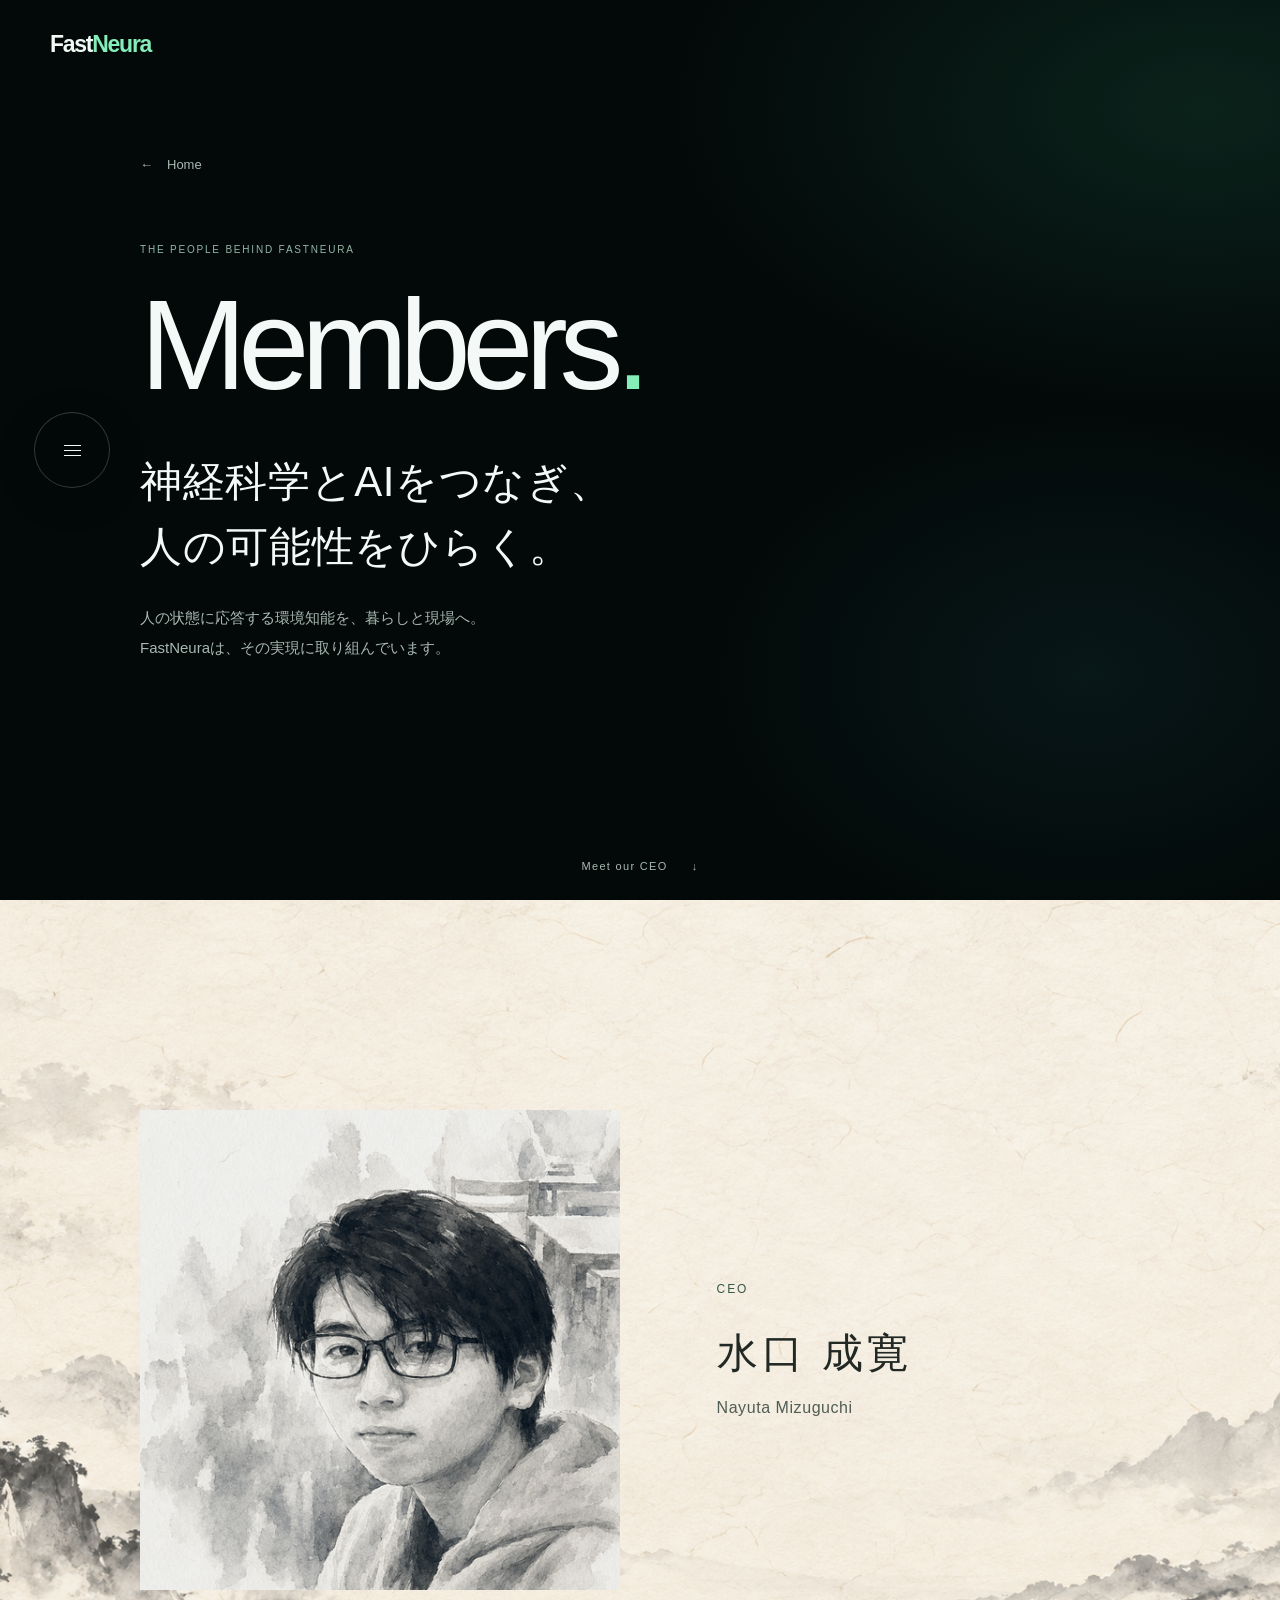
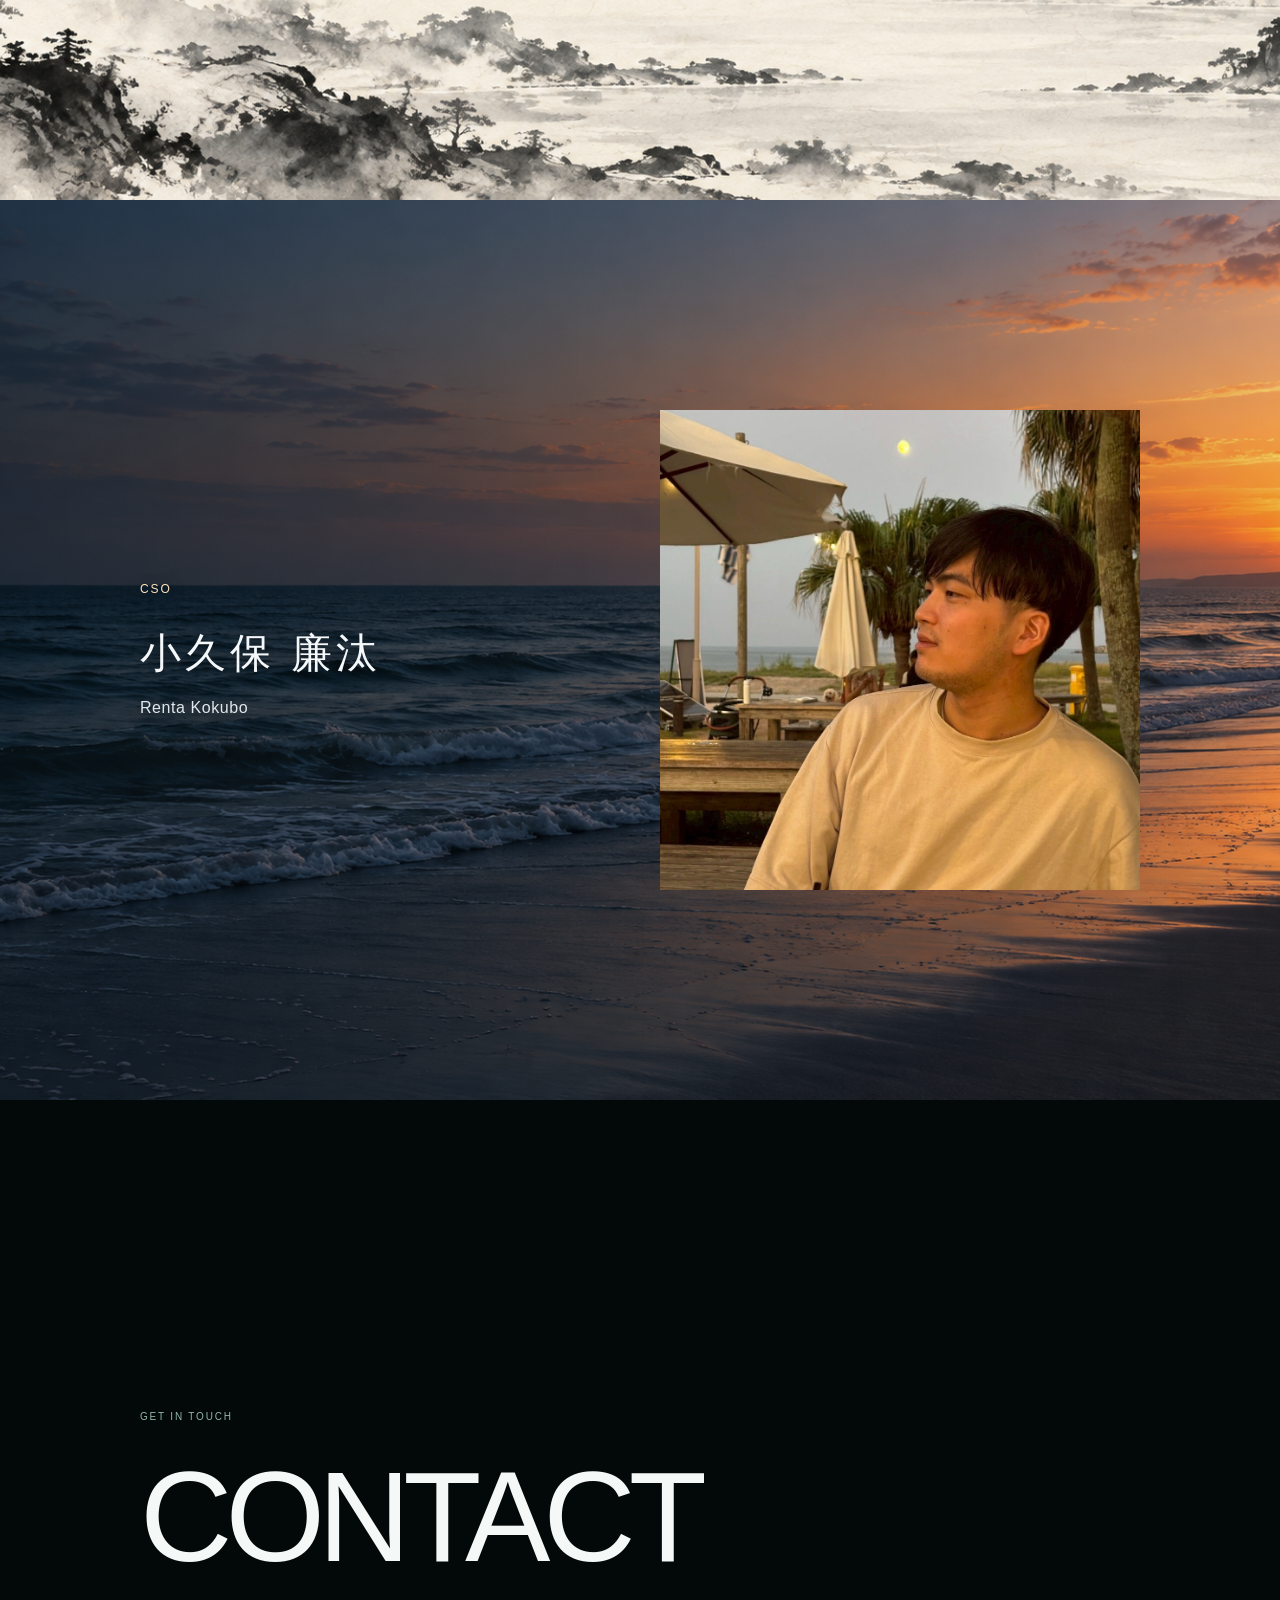
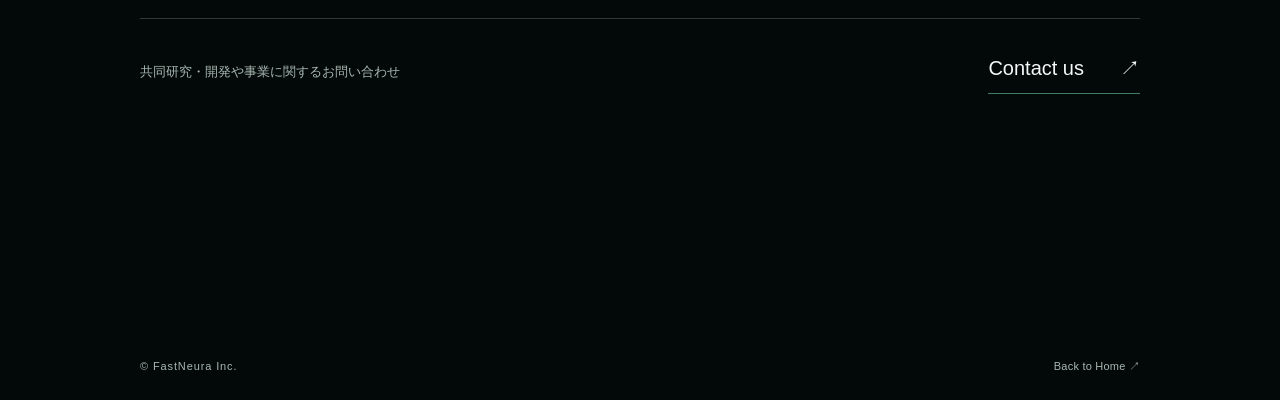
==== members.html @ 3aef9e88 "Add CSO profile with mirrored portrait and dusk coast background" ====
<!doctype html>
<html lang="ja" class="members-document">
<head>
  <meta charset="utf-8">
  <meta name="viewport" content="width=device-width,initial-scale=1,viewport-fit=cover">
  <meta name="description" content="FastNeuraのメンバー紹介。CEO 水口 成寛（Nayuta Mizuguchi）、CSO 小久保 廉汰（Renta Kokubo）。神経科学とAIをつなぎ、人の状態に応答する環境知能を暮らしと現場へ。">
  <title>Members | FastNeura</title>
  <link rel="stylesheet" href="style.css?v=20261030-1">
  <link rel="stylesheet" href="members.css?v=20261030-9">
</head>
<body data-page="members">
  <a class="skip-link" href="#members">メンバー紹介へ移動</a>
  <header class="site-header">
    <a class="brand" href="index.html#top" aria-label="FastNeura ホーム">Fast<span>Neura</span></a>
    <nav class="nav" aria-label="Primary">
      <!-- Secondary pages keep section navigation on Home. -->
      <a href="index.html#top">Home</a>
    </nav>
  </header>
  <main class="members-main">
    <section id="members" class="members-intro-screen" aria-labelledby="members-title">
      <div class="wrap">
      <a class="back-link" href="index.html#top"><span aria-hidden="true">←</span> Home</a>
      <div class="members-heading">
        <p class="members-eyebrow">THE PEOPLE BEHIND FASTNEURA</p>
        <h1 id="members-title">Members<span class="heading-dot" aria-hidden="true">.</span></h1>
        <p class="members-lead">神経科学とAIをつなぎ、<br>人の可能性をひらく。</p>
        <p class="members-intro">人の状態に応答する環境知能を、暮らしと現場へ。<br class="desktop-break">FastNeuraは、その実現に取り組んでいます。</p>
      </div>
      </div>
      <a class="members-next" href="#ceo" aria-label="CEOの紹介へ">Meet our CEO <span aria-hidden="true">↓</span></a>
    </section>
    <section id="ceo" class="member-ink-screen" aria-labelledby="nayuta-name">
      <div class="wrap member-ink-content">
        <article class="member-profile" aria-labelledby="nayuta-name">
          <img class="member-photo" src="nayuta-mizuguchi.png" width="512" height="512" alt="水口 成寛（Nayuta Mizuguchi）のポートレート" decoding="async">
          <div class="member-details">
            <p class="member-role">CEO</p>
            <h2 id="nayuta-name">水口 成寛</h2>
            <p class="member-name-en" lang="en">Nayuta Mizuguchi</p>
          </div>
        </article>
      </div>
    </section>
    <section id="cso" class="member-coast-screen" aria-labelledby="renta-name">
      <div class="wrap member-ink-content">
        <article class="member-profile member-profile--right" aria-labelledby="renta-name">
          <div class="member-details">
            <p class="member-role">CSO</p>
            <h2 id="renta-name">小久保 廉汰</h2>
            <p class="member-name-en" lang="en">Renta Kokubo</p>
          </div>
          <img class="member-photo" src="renta-kokubo.png" width="512" height="512" alt="小久保 廉汰（Renta Kokubo）のポートレート" decoding="async">
        </article>
      </div>
    </section>
    <section id="members-contact" class="members-ending" aria-labelledby="members-contact-title">
      <div class="wrap ending-content">
        <p class="members-eyebrow">GET IN TOUCH</p>
        <h2 id="members-contact-title" class="ending-title">CONTACT</h2>
        <div class="members-contact">
          <p>共同研究・開発や事業に関するお問い合わせ</p>
          <a href="mailto:contact@fastneura.com">Contact us <span aria-hidden="true">↗</span></a>
        </div>
      </div>
      <footer class="site-footer">
    <div class="wrap members-footer"><span>© FastNeura Inc.</span><a href="index.html#top">Back to Home <span aria-hidden="true">↗</span></a></div>
      </footer>
    </section>
  </main>
  <script src="ui.js?v=20261030-6"></script>
</body>
</html>
---- style.css ----
:root{--bg:#f4f5f2;--ink:#101612;--muted:#6d7971;--line:#d7ddd8;--green:#78e1ad;--dark:#030909;--max:1180px;font-family:Inter,-apple-system,BlinkMacSystemFont,"Segoe UI","Helvetica Neue",Arial,"Noto Sans JP",sans-serif}*{box-sizing:border-box}html{scroll-behavior:smooth;scroll-snap-type:y mandatory;scroll-padding:0}body{margin:0;background:var(--bg);color:var(--ink);line-height:1.7;overscroll-behavior-y:none}a{color:inherit;text-decoration:none}.wrap{width:min(calc(100% - 48px),var(--max));margin-inline:auto}.site-header{position:absolute;inset:0 0 auto;z-index:20;min-height:88px;display:flex;align-items:center;justify-content:space-between;padding:0 max(24px,calc((100vw - var(--max))/2));color:#effaf4}.brand{display:flex;align-items:center;height:44px;font-size:23px;font-weight:700;letter-spacing:-.055em;line-height:1}.brand span{color:#84edb8}.nav{display:none}.desktop-orbit-nav{position:fixed;left:34px;top:50%;z-index:45;width:76px;height:76px;transform:translateY(-50%)}.orbit-toggle,.orbit-link{position:absolute;left:0;top:0;width:76px;height:76px;border-radius:50%;display:flex;align-items:center;justify-content:center;border:1px solid #ffffff32;background:rgba(3,9,9,.72);backdrop-filter:blur(14px);-webkit-backdrop-filter:blur(14px);color:#f3faf6;box-shadow:0 10px 35px #0005;transition:transform .42s cubic-bezier(.22,.8,.2,1),opacity .3s ease,background .25s ease,border-color .25s ease}.orbit-toggle{z-index:6;cursor:default}.orbit-toggle::before,.orbit-toggle::after,.orbit-toggle span{content:"";position:absolute;width:17px;height:1px;background:#f3faf6;transition:transform .3s ease}.orbit-toggle::before{transform:translateY(-5px)}.orbit-toggle::after{transform:translateY(5px)}.orbit-toggle span{transform:none}.orbit-link{opacity:0;pointer-events:none;font-size:11px;font-weight:500;line-height:1.15;text-align:center;letter-spacing:.015em;padding:10px}.desktop-orbit-nav:hover .orbit-link,.desktop-orbit-nav:focus-within .orbit-link{opacity:1;pointer-events:auto}.desktop-orbit-nav:hover .orbit-toggle,.desktop-orbit-nav:focus-within .orbit-toggle{background:rgba(9,23,18,.88);border-color:#ffffff52}.desktop-orbit-nav:hover .orbit-toggle::before,.desktop-orbit-nav:focus-within .orbit-toggle::before{transform:rotate(45deg)}.desktop-orbit-nav:hover .orbit-toggle::after,.desktop-orbit-nav:focus-within .orbit-toggle::after{transform:rotate(-45deg)}.desktop-orbit-nav:hover .orbit-toggle span,.desktop-orbit-nav:focus-within .orbit-toggle span{opacity:0}.desktop-orbit-nav:hover .orbit-link:hover,.desktop-orbit-nav:focus-within .orbit-link:focus-visible{background:rgba(21,48,37,.94);border-color:#8ee9ba}.orbit-link:nth-of-type(1){transform:translate(0,0) scale(.7)}.orbit-link:nth-of-type(2){transform:translate(0,0) scale(.7)}.orbit-link:nth-of-type(3){transform:translate(0,0) scale(.7)}.orbit-link:nth-of-type(4){transform:translate(0,0) scale(.7)}.orbit-link:nth-of-type(5){transform:translate(0,0) scale(.7)}.desktop-orbit-nav:hover .orbit-link:nth-of-type(1),.desktop-orbit-nav:focus-within .orbit-link:nth-of-type(1){transform:translate(88px,-150px) scale(1)}.desktop-orbit-nav:hover .orbit-link:nth-of-type(2),.desktop-orbit-nav:focus-within .orbit-link:nth-of-type(2){transform:translate(138px,-80px) scale(1)}.desktop-orbit-nav:hover .orbit-link:nth-of-type(3),.desktop-orbit-nav:focus-within .orbit-link:nth-of-type(3){transform:translate(158px,0) scale(1)}.desktop-orbit-nav:hover .orbit-link:nth-of-type(4),.desktop-orbit-nav:focus-within .orbit-link:nth-of-type(4){transform:translate(138px,80px) scale(1)}.desktop-orbit-nav:hover .orbit-link:nth-of-type(5),.desktop-orbit-nav:focus-within .orbit-link:nth-of-type(5){transform:translate(88px,150px) scale(1)}.mobile-menu-toggle,.mobile-menu-panel{display:none}.hero{position:relative;min-height:100svh;background:var(--dark);color:white;overflow:hidden}#waves{position:absolute;inset:0;width:100%;height:100%;display:block}.hero-vignette{position:absolute;inset:0;pointer-events:none;background:radial-gradient(ellipse 95% 72% at 50% 35%,transparent 24%,rgba(0,0,0,.22) 72%,rgba(0,0,0,.58) 100%)}.hero-grain{position:absolute;inset:0;pointer-events:none;opacity:.10}.hero-inner{position:relative;z-index:2;min-height:100svh;display:flex;flex-direction:column;justify-content:center;align-items:flex-end;padding:120px 0 80px}.hero-kicker{width:min(42vw,520px);font-family:"Avenir Next","Helvetica Neue",Helvetica,"Segoe UI",Arial,sans-serif;font-size:clamp(52px,5.5vw,88px);font-weight:300;line-height:.96;letter-spacing:-.045em;color:#fff;margin-bottom:24px;text-align:left;white-space:nowrap;text-shadow:0 3px 20px #000b;transform:translate(clamp(80px,10vw,180px),-15svh);font-kerning:normal;font-feature-settings:"kern" 1}.hero-kicker a{display:inline-block;cursor:pointer;border-bottom:1px solid transparent}.hero-kicker a:hover,.hero-kicker a:focus-visible{border-color:#ffffffaa}.hero-sync{color:#63e6c7}.hero h1{margin:0;width:min(42vw,520px);color:#fff;font-family:"Hiragino Mincho ProN","Hiragino Mincho Pro","Yu Mincho","YuMincho","Noto Serif JP",serif;font-size:clamp(24px,2.8vw,45px);font-weight:500;letter-spacing:.035em;line-height:1.48;text-align:left;text-shadow:0 4px 30px #000c,0 1px 6px #000a;transform:translate(clamp(80px,10vw,180px),-15svh)}.hero h1 span{display:block;white-space:nowrap}.hero-term{display:inline;font:inherit;font-family:inherit;font-size:inherit;font-weight:inherit;line-height:inherit;letter-spacing:inherit;color:inherit;text-shadow:inherit;background:transparent;border:0;padding:0;margin:0;cursor:pointer;vertical-align:baseline;appearance:none;-webkit-appearance:none}.hero-term:hover{color:inherit}.hero-term:focus-visible{outline:1px solid #ffffffaa;outline-offset:4px;border-radius:2px}.hero-bottom{position:absolute;left:0;right:0;bottom:52px;display:flex;justify-content:space-between;gap:32px;align-items:end;border-top:1px solid #ffffff28;padding-top:20px}.hero-bottom p{margin:0;max-width:720px;color:#d4e1db;font-size:clamp(14px,1.5vw,18px)}.scroll{font-size:10px;letter-spacing:.12em;color:#95aaa0;white-space:nowrap}.modal-backdrop{position:fixed;inset:0;z-index:100;background:#020706cc;display:none;align-items:center;justify-content:center;padding:24px}.modal-backdrop.open{display:flex}.modal{width:min(560px,100%);background:#0a1310;color:#edf5f1;border:1px solid #ffffff2b;border-radius:18px;padding:32px;box-shadow:0 24px 80px #000b}.modal-head{display:flex;align-items:center;justify-content:space-between;gap:20px;margin-bottom:18px}.modal h2{font-family:"Hiragino Mincho ProN","Yu Mincho",serif;font-size:32px;letter-spacing:.04em}.modal p{margin:0;color:#c8d6cf;font-size:16px;line-height:1.9}.modal-close{width:42px;height:42px;border-radius:50%;border:1px solid #ffffff36;background:transparent;color:#fff;font-size:22px;cursor:pointer}main>section{min-height:100svh;scroll-snap-align:start;scroll-snap-stop:always}section{padding:120px 0}.section-head{display:grid;grid-template-columns:180px 1fr;gap:44px;margin-bottom:64px}.eyebrow{font-size:12px;letter-spacing:.14em;text-transform:uppercase;color:var(--muted)}h2{margin:0;font-size:clamp(34px,5vw,68px);line-height:1.08;letter-spacing:-.05em;font-weight:500}.lead{font-size:clamp(18px,2vw,27px);line-height:1.7;max-width:950px;margin:0}.muted{color:var(--muted)}.sync-intro{background:#fff}.sync-title{font-size:clamp(56px,10vw,140px);line-height:.9;letter-spacing:-.075em;margin:0 0 60px;font-weight:520}.sync-copy{display:grid;grid-template-columns:1fr 1fr;gap:80px;align-items:start}.sync-copy h2{font-size:clamp(30px,4.2vw,58px)}.sync-copy p{font-size:18px;margin:0;color:#4e5a53}.principles{padding-top:20px;background:#fff}.principle{display:grid;grid-template-columns:100px 1fr;gap:34px;padding:38px 0;border-top:1px solid var(--line)}.principle:last-child{border-bottom:1px solid var(--line)}.num{font-size:14px;color:#7a8a80;letter-spacing:.08em}.principle p{margin:0;font-size:clamp(22px,3vw,40px);line-height:1.45;letter-spacing:-.03em;max-width:1000px}.about{background:#101713;color:#edf3ef}.about .eyebrow,.about .muted{color:#92a398}.about p{font-size:clamp(18px,2vw,27px);line-height:1.9;margin:0;max-width:1000px;color:#d1dbd5}.service{background:#e9ede9}.service-intro{max-width:820px;margin:24px 0 70px;font-size:18px;color:#556159}.service-grid{display:grid;grid-template-columns:repeat(3,1fr);gap:1px;background:#cfd7d1;border:1px solid #cfd7d1}.service-card{background:#f7f8f6;padding:40px;min-height:340px;display:flex;flex-direction:column}.service-card .num{margin-bottom:auto}.service-card h3{font-size:28px;margin:52px 0 16px;letter-spacing:-.035em}.service-card p{margin:0;color:#637067}.partners{background:#fff}.partners-list{margin-top:58px;border-top:1px solid var(--line)}.partner{display:grid;grid-template-columns:280px 1fr;gap:46px;padding:26px 0;border-bottom:1px solid var(--line)}.partner strong{font-size:18px;font-weight:550}.partner span{color:#5f6c64}.contact-section{background:#08100c;color:#eff5f1;padding:120px 0 70px}.contact-section h2{font-size:clamp(56px,10vw,138px);margin-bottom:30px}.contact-row{display:flex;justify-content:space-between;gap:30px;align-items:end;border-top:1px solid #ffffff25;padding-top:28px}.contact-row p{margin:0;color:#afbeb6}.contact-link{font-size:22px;border-bottom:1px solid #9bdab9;padding-bottom:4px}.site-footer{background:#08100c;color:#6f8278;padding:0 0 36px;font-size:11px;letter-spacing:.08em;scroll-snap-align:end}@media(max-width:900px){.desktop-orbit-nav{display:none}.site-header{position:absolute;min-height:80px;padding:0 18px}.mobile-menu-toggle{display:flex;width:44px;height:44px;border-radius:50%;border:1px solid #ffffff38;background:#07100dcc;color:#fff;align-items:center;justify-content:center;position:relative;z-index:52}.mobile-menu-toggle::before,.mobile-menu-toggle::after,.mobile-menu-toggle span{content:"";position:absolute;width:17px;height:1px;background:#fff;transition:transform .25s ease,opacity .25s ease}.mobile-menu-toggle::before{transform:translateY(-5px)}.mobile-menu-toggle::after{transform:translateY(5px)}.mobile-menu-toggle.is-open::before{transform:rotate(45deg)}.mobile-menu-toggle.is-open::after{transform:rotate(-45deg)}.mobile-menu-toggle.is-open span{opacity:0}.mobile-menu-panel{display:flex;position:fixed;z-index:50;left:14px;right:14px;top:70px;flex-direction:column;background:#07100df2;color:#f4faf6;border:1px solid #ffffff28;border-radius:18px;padding:14px;backdrop-filter:blur(18px);-webkit-backdrop-filter:blur(18px);opacity:0;transform:translateY(-10px);pointer-events:none;transition:opacity .24s ease,transform .24s ease}.mobile-menu-panel.open{opacity:1;transform:translateY(0);pointer-events:auto}.mobile-menu-panel a{padding:14px 12px;border-bottom:1px solid #ffffff18;font-size:14px}.mobile-menu-panel a:last-child{border-bottom:0}}@media(max-width:600px){.wrap{width:min(calc(100% - 32px),var(--max))}.hero-inner{align-items:flex-start;padding-top:110px;padding-bottom:120px}.hero-kicker,.hero h1{width:100%;transform:translateY(-10svh)}.hero-kicker{font-size:clamp(42px,13vw,62px);text-align:left;letter-spacing:-.035em}.hero h1{font-size:clamp(24px,6.2vw,34px);line-height:1.55}.hero h1 span{white-space:normal}.hero-bottom{bottom:34px;align-items:start;flex-direction:column;gap:10px}.modal{padding:24px}.modal h2{font-size:27px}section{padding:84px 0}.section-head{grid-template-columns:1fr;gap:16px;margin-bottom:42px}.sync-copy{grid-template-columns:1fr;gap:28px}.principle{grid-template-columns:56px 1fr;gap:18px}.service-grid{grid-template-columns:1fr}.service-card{min-height:auto}.service-card .num{margin-bottom:36px}.partner{grid-template-columns:1fr;gap:8px}.contact-row{flex-direction:column;align-items:flex-start}}
.footer-members{float:right;color:#c6e5d4;letter-spacing:.02em}
.footer-members:hover{color:#84edb8}
.orbit-toggle{cursor:pointer}
.desktop-orbit-nav .orbit-link:nth-of-type(6){transform:translate(0,0) scale(.7);background:rgba(24,102,74,.6);border-color:#84edb8}
.orbit-link[aria-current="page"]{outline:2px solid #84edb8;outline-offset:4px}
.mobile-menu-panel a[aria-current="page"]{color:#84edb8}
---- members.css ----
.members-document{scroll-snap-type:y mandatory;scroll-padding:0}
body[data-page="members"]{background:#030909;color:#f4f8f6;overscroll-behavior-y:auto}
.members-main{isolation:isolate}
/* Anchor and clip each background to its own scroll screen. */
.members-main>section{position:relative;isolation:isolate;overflow:hidden}
.members-main>section>.wrap,.members-main>section>.site-footer{position:relative;z-index:1}
.members-intro-screen{isolation:isolate;padding:150px 0 56px;background:#030909}
.members-intro-screen::before{content:"";position:absolute;z-index:0;inset:0;pointer-events:none;background:radial-gradient(ellipse 56% 45% at 94% 12%,#16493666,transparent 75%),radial-gradient(ellipse 40% 40% at 85% 75%,#12323455,transparent 75%)}
.members-main .wrap{max-width:1000px}
.back-link{display:inline-flex;align-items:center;gap:14px;color:#a8b8b0;font-size:13px}
.back-link:hover{color:#84edb8}
.members-heading{position:relative;padding:64px 0 0}
.members-eyebrow{margin:0 0 22px;color:#94b6a6;font-size:10px;letter-spacing:.18em;line-height:1.8}
.members-heading h1{margin:0;font-size:clamp(72px,10vw,132px);font-weight:400;line-height:1;letter-spacing:-.065em}
.heading-dot{color:#84edb8}
.members-lead{font-size:clamp(25px,3.4vw,42px);font-weight:400;letter-spacing:.015em;line-height:1.55;margin:40px 0 24px}
.members-intro{color:#a8b8b0;font-size:15px;line-height:1.95;margin:0}
.members-next{position:absolute;z-index:1;bottom:24px;left:50%;transform:translateX(-50%);display:flex;align-items:center;gap:24px;color:#a8b8b0;font-size:11px;letter-spacing:.12em;white-space:nowrap}
.members-next:hover{color:#84edb8}
.member-ink-screen{isolation:isolate;display:flex;flex-direction:column;justify-content:center;padding:64px 0;color:#222924;background:#eee9df}
.member-ink-screen::before{content:"";position:absolute;inset:0;z-index:0;pointer-events:none;background:url('ceo-ink-background.png') center/cover no-repeat}
.member-ink-content{flex:1;display:flex;flex-direction:column;justify-content:center;padding:36px 0}
.member-profile{display:grid;grid-template-columns:minmax(0,1.15fr) minmax(0,1fr);align-items:center;gap:clamp(40px,7vw,100px);padding:0}
.member-photo{display:block;width:100%;max-width:min(480px,calc(100svh - 140px));height:auto;aspect-ratio:1;object-fit:cover;mix-blend-mode:multiply}
.member-role{margin:0 0 24px;color:#355847;font-size:12px;letter-spacing:.16em}
.member-details h2{font-size:clamp(28px,3.2vw,42px);font-weight:400;letter-spacing:.1em;line-height:1.5}
.member-name-en{margin:10px 0 0;font-size:16px;letter-spacing:.035em;color:#505d54}
.members-contact{display:flex;align-items:center;justify-content:space-between;gap:24px;padding:32px 0;margin-top:32px;border-top:1px solid #ffffff30}
.members-contact p{margin:0;color:#a8b8b0;font-size:13px}
.members-contact a{display:flex;align-items:center;gap:36px;font-size:20px;border-bottom:1px solid #84edb880;padding:0 0 8px;white-space:nowrap}
.members-contact a:hover{color:#84edb8}
.members-footer{display:flex;justify-content:space-between;align-items:center;gap:20px;max-width:1000px}
body[data-page="members"] .site-footer{background:transparent;padding:24px 0;color:#a8b8b0;scroll-snap-align:none}
.members-footer a{color:#a8b8b0;letter-spacing:.02em}
.members-footer a:hover{color:#84edb8}
.skip-link{position:fixed;left:20px;top:12px;z-index:100;padding:10px 18px;background:#84edb8;color:#030909;transform:translateY(-160%)}
.skip-link:focus{transform:none}
body[data-page="members"] a:focus-visible,body[data-page="members"] button:focus-visible{outline:2px solid #84edb8;outline-offset:6px}
@media(min-width:901px){.members-main .wrap{width:min(calc(100% - 260px),1000px)}}
@media(max-width:900px){.members-intro-screen{padding-top:112px}.members-heading{padding:44px 0 0}.member-ink-screen{padding-top:48px}}
@media(max-width:600px){.members-heading h1{font-size:clamp(56px,17vw,88px)}.members-lead{margin-top:30px}.members-intro{font-size:14px}.desktop-break{display:none}.member-profile{grid-template-columns:1fr;gap:24px;padding:0}.member-photo{max-width:min(100%,380px,52svh);justify-self:center}.member-role{margin-bottom:12px}.members-contact{flex-direction:column;align-items:flex-start;gap:16px;padding-top:24px;margin-top:24px}.members-footer{align-items:flex-start}
.member-ink-content{padding-top:0;padding-bottom:16px}.member-ink-screen::before{background-position:42% center}}
@media(max-height:650px) and (min-width:901px){.members-intro-screen{padding-top:104px;padding-bottom:56px}.members-heading{padding-top:24px}.members-heading h1{font-size:88px}.members-lead{margin-top:24px;font-size:30px}.member-ink-screen{padding-top:24px}.member-photo{max-width:min(440px,calc(100svh - 120px))}.members-contact{padding-top:16px;margin-top:16px}}
@media(prefers-reduced-motion:reduce){.members-document{scroll-behavior:auto}}
.reveal-ready::before{opacity:0;transition:opacity 1.8s cubic-bezier(.22,.61,.36,1)}
.reveal-ready.has-revealed-background::before{opacity:1}
.reveal-ready .reveal-item{opacity:0;transform:translateY(32px);transition:opacity .8s ease,transform 1s cubic-bezier(.16,1,.3,1);transition-delay:0s}
.reveal-ready.is-revealed .reveal-item{opacity:1;transform:translateY(0);transition-delay:var(--reveal-delay,0ms)}
@media(prefers-reduced-motion:reduce){.reveal-ready .reveal-item{opacity:1;transform:none;transition:none}}

.members-ending{display:flex;flex-direction:column;padding:100px 0 0;background:#030909}.ending-content{flex:1;display:flex;flex-direction:column;justify-content:center;padding:48px 0}.ending-title{font-size:clamp(56px,10vw,128px);letter-spacing:-.055em;font-weight:400}.members-ending .site-footer{flex-shrink:0}@media(max-width:600px){.members-ending{padding-top:64px}.ending-content{padding:32px 0}}

@media(prefers-reduced-motion:reduce){.reveal-ready::before{opacity:1;transition:none}}

.member-coast-screen{display:flex;flex-direction:column;justify-content:center;padding:64px 0;color:#f5f8fa;background:#14232d}
.member-coast-screen::before{content:"";position:absolute;inset:0;z-index:0;pointer-events:none;background:linear-gradient(90deg,rgba(5,15,25,.36),rgba(5,15,25,.06)),url('cso-coast-background.png') center/cover no-repeat}
.member-profile--right{grid-template-columns:minmax(0,1fr) minmax(0,1.15fr)}
.member-profile--right .member-photo{justify-self:end;mix-blend-mode:normal;object-position:50% 50%}
.member-coast-screen .member-role{color:#ffe1bd}
.member-coast-screen .member-name-en{color:#e1e8ed}
.member-coast-screen .member-details{text-shadow:0 2px 18px #0006}
@media(max-width:900px){.member-coast-screen{padding-top:48px}}
@media(max-width:600px){.member-profile--right{grid-template-columns:1fr}.member-profile--right .member-photo{grid-row:1;justify-self:center}.member-profile--right .member-details{grid-row:2}.member-coast-screen::before{background-position:60% center}}
@media(max-height:650px) and (min-width:901px){.member-coast-screen{padding-top:24px}}
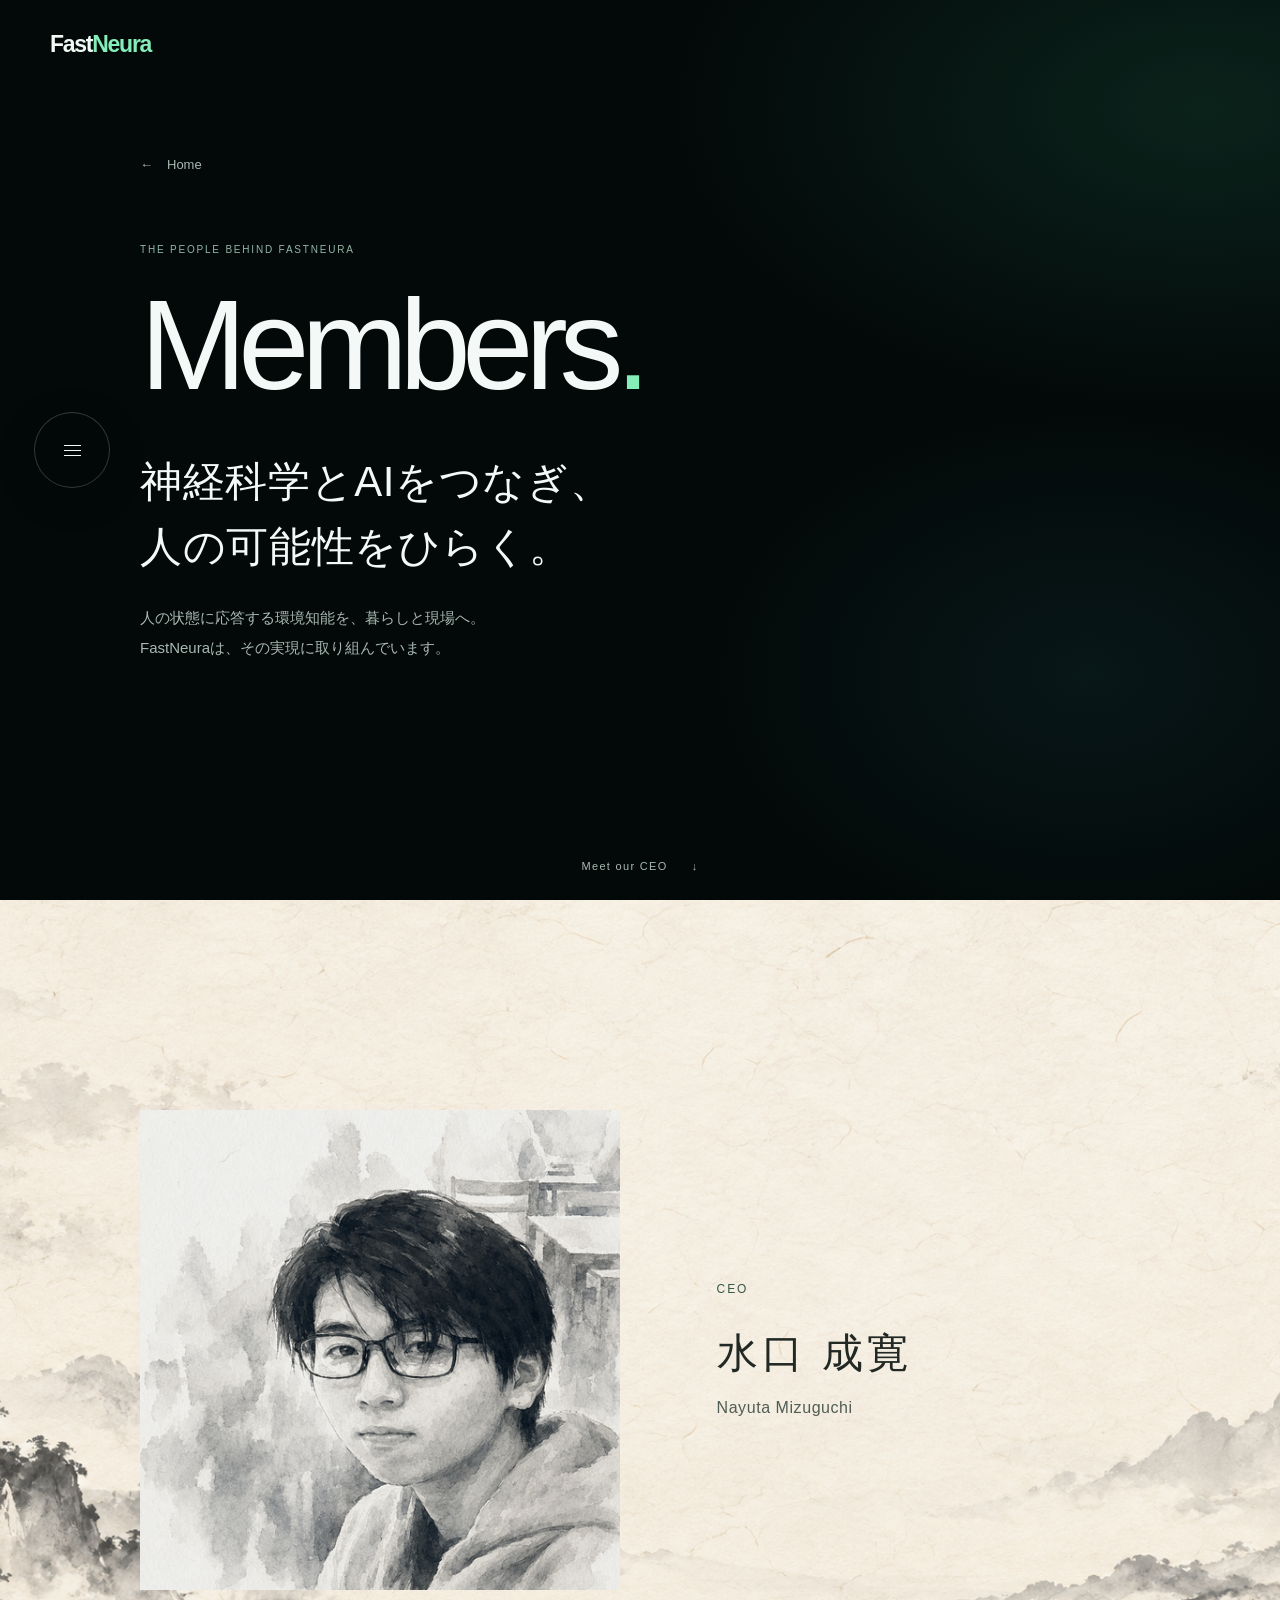
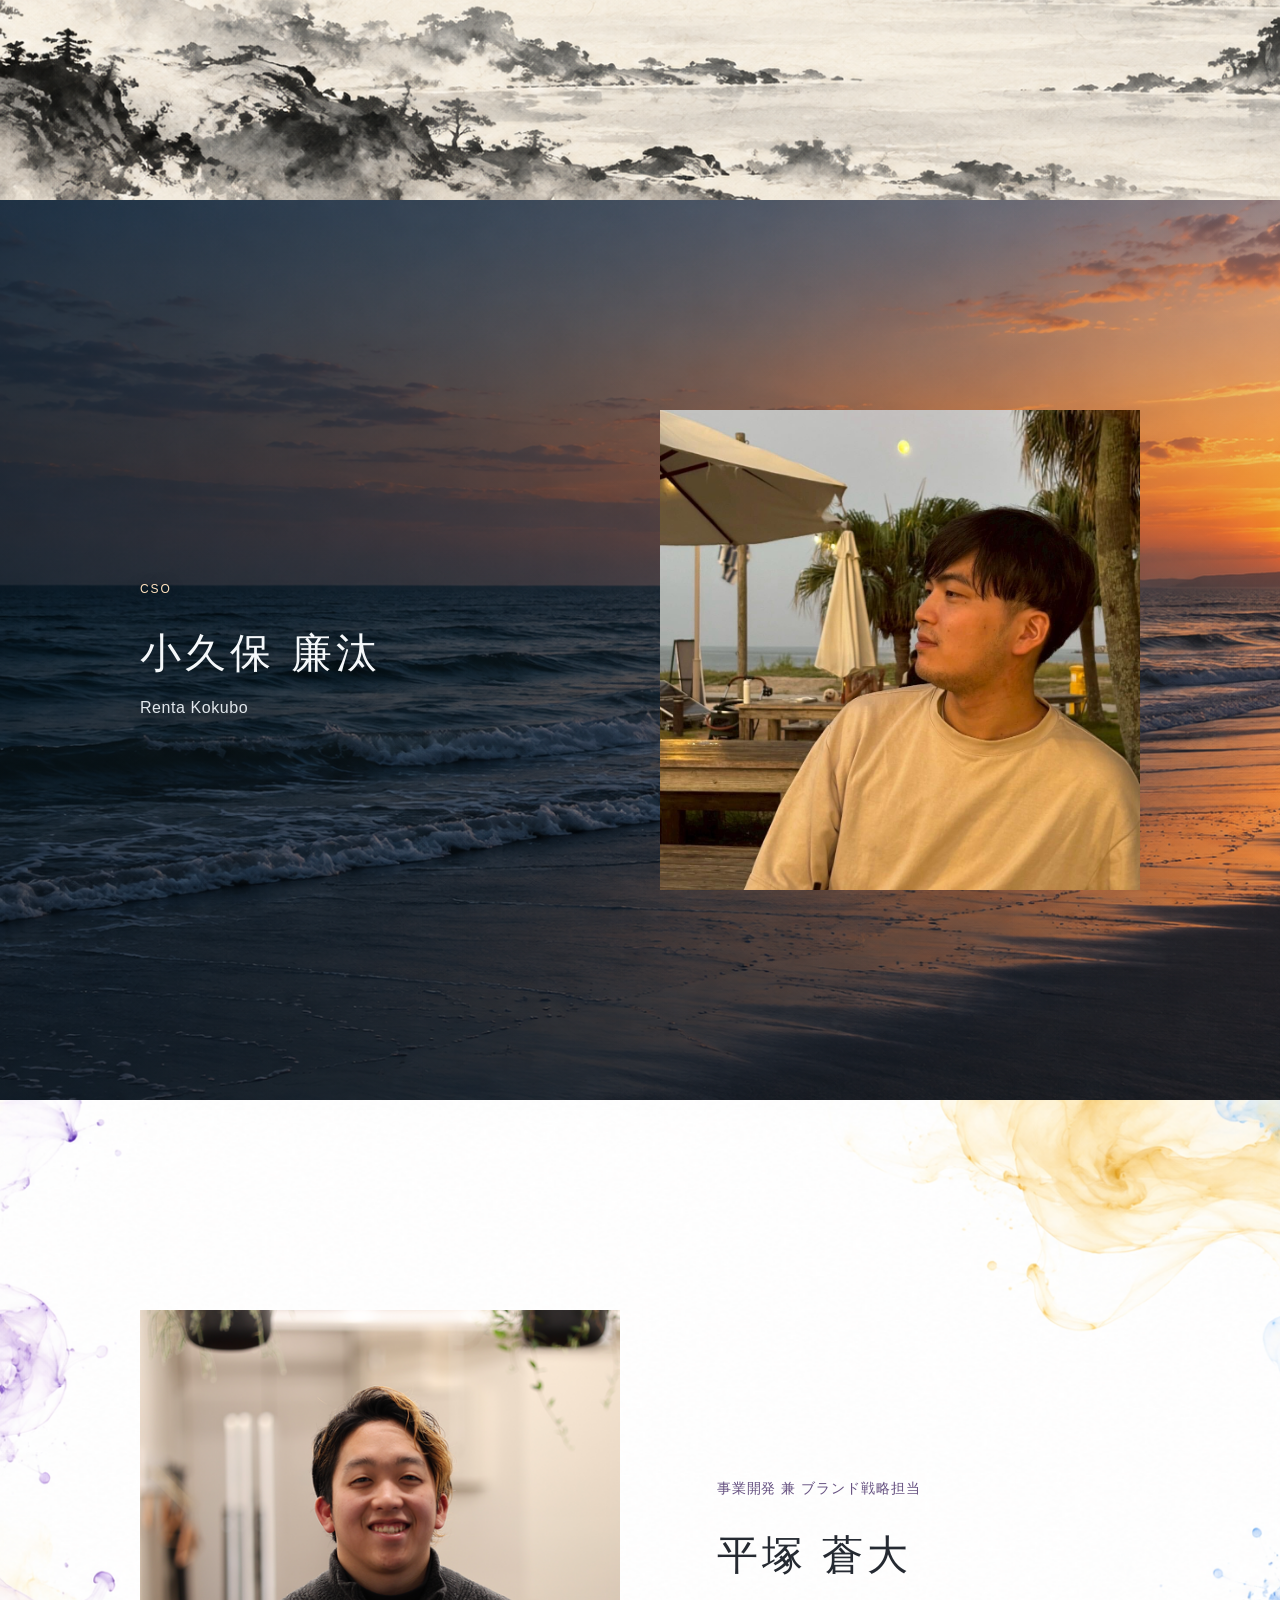
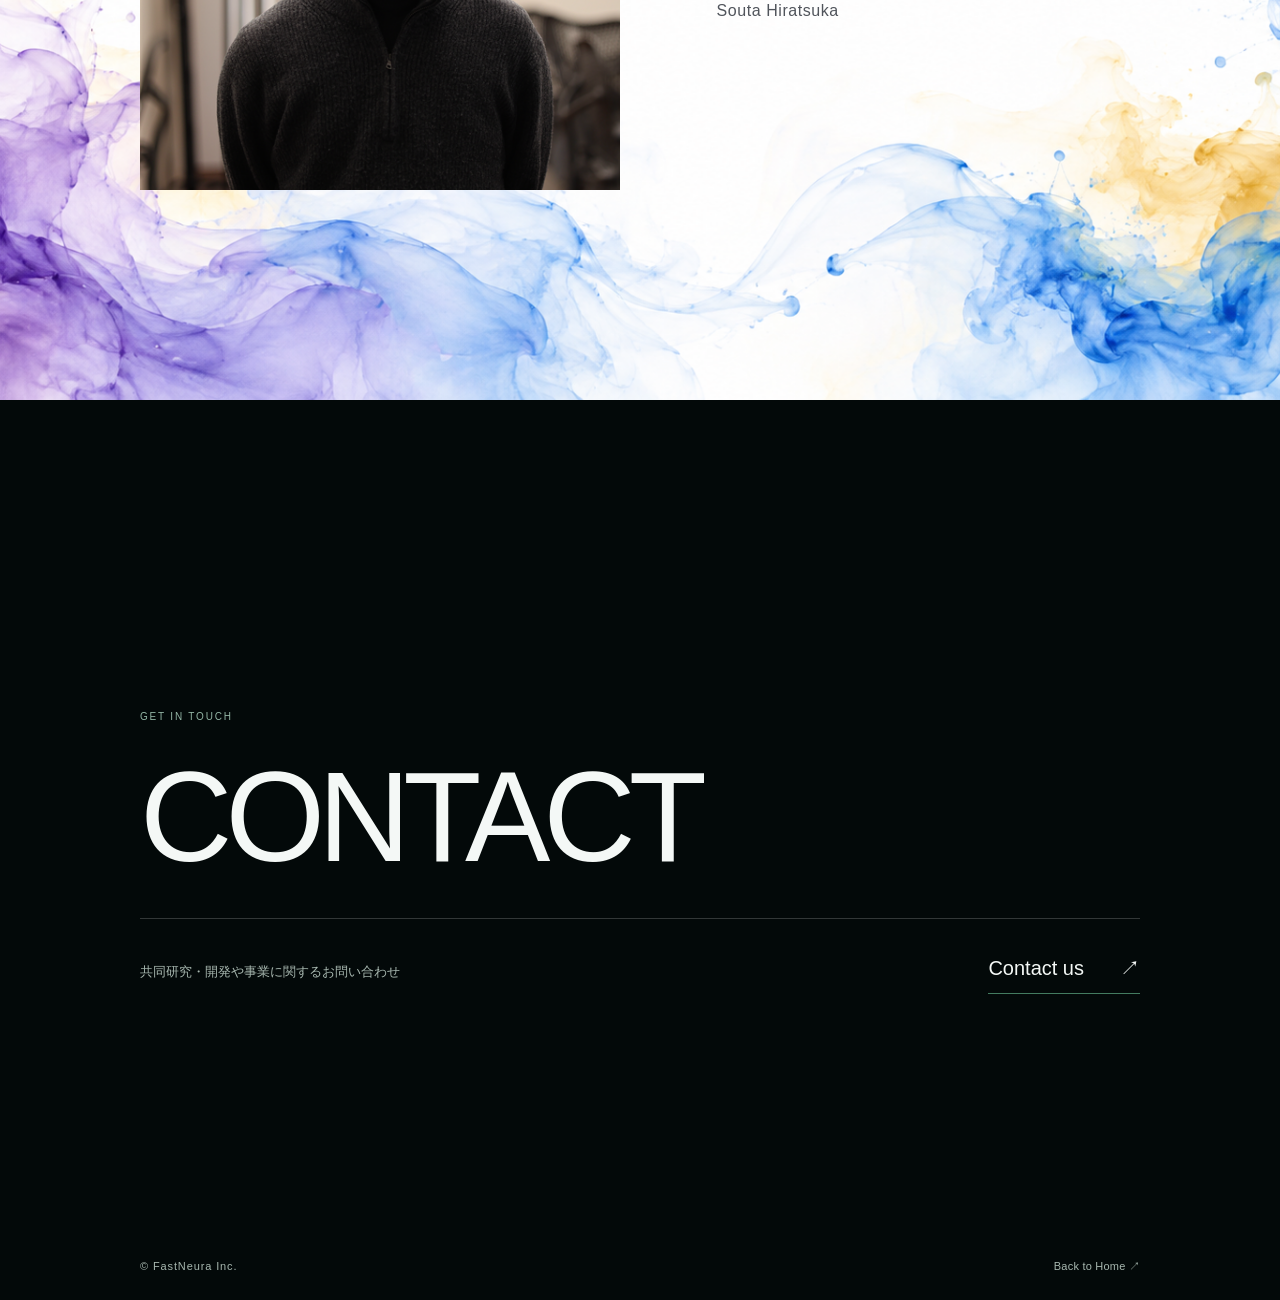
==== commit cd62089a: "Add Souta Hiratsuka profile with watercolor paint background" ====
--- a/members.html
+++ b/members.html
@@ -3,10 +3,10 @@
 <head>
   <meta charset="utf-8">
   <meta name="viewport" content="width=device-width,initial-scale=1,viewport-fit=cover">
-  <meta name="description" content="FastNeuraのメンバー紹介。CEO 水口 成寛（Nayuta Mizuguchi）、CSO 小久保 廉汰（Renta Kokubo）。神経科学とAIをつなぎ、人の状態に応答する環境知能を暮らしと現場へ。">
+  <meta name="description" content="FastNeuraのメンバー紹介。CEO 水口 成寛、CSO 小久保 廉汰、事業開発 兼 ブランド戦略担当 平塚 蒼大。神経科学とAIをつなぎ、人の状態に応答する環境知能を暮らしと現場へ。">
   <title>Members | FastNeura</title>
   <link rel="stylesheet" href="style.css?v=20261030-1">
-  <link rel="stylesheet" href="members.css?v=20261030-9">
+  <link rel="stylesheet" href="members.css?v=20261030-10">
 </head>
 <body data-page="members">
   <a class="skip-link" href="#members">メンバー紹介へ移動</a>
@@ -54,6 +54,18 @@
         </article>
       </div>
     </section>
+    <section id="souta" class="member-paint-screen" aria-labelledby="souta-name">
+      <div class="wrap member-ink-content">
+        <article class="member-profile" aria-labelledby="souta-name">
+          <img class="member-photo" src="souta-hiratsuka.png" width="512" height="512" alt="平塚 蒼大（Souta Hiratsuka）のポートレート" decoding="async">
+          <div class="member-details">
+            <p class="member-role">事業開発 兼 ブランド戦略担当</p>
+            <h2 id="souta-name">平塚 蒼大</h2>
+            <p class="member-name-en" lang="en">Souta Hiratsuka</p>
+          </div>
+        </article>
+      </div>
+    </section>
     <section id="members-contact" class="members-ending" aria-labelledby="members-contact-title">
       <div class="wrap ending-content">
         <p class="members-eyebrow">GET IN TOUCH</p>
@@ -68,6 +80,6 @@
       </footer>
     </section>
   </main>
-  <script src="ui.js?v=20261030-6"></script>
+  <script src="ui.js?v=20261030-7"></script>
 </body>
 </html>
--- a/members.css
+++ b/members.css
@@ -62,3 +62,12 @@
 @media(max-width:900px){.member-coast-screen{padding-top:48px}}
 @media(max-width:600px){.member-profile--right{grid-template-columns:1fr}.member-profile--right .member-photo{grid-row:1;justify-self:center}.member-profile--right .member-details{grid-row:2}.member-coast-screen::before{background-position:60% center}}
 @media(max-height:650px) and (min-width:901px){.member-coast-screen{padding-top:24px}}
+
+.member-paint-screen{display:flex;flex-direction:column;justify-content:center;padding:64px 0;color:#252a32;background:#fff}
+.member-paint-screen::before{content:"";position:absolute;inset:0;z-index:0;pointer-events:none;background:url('souta-paint-background.png') center/cover no-repeat}
+.member-paint-screen .member-photo{mix-blend-mode:normal}
+.member-paint-screen .member-role{color:#655080;letter-spacing:.07em;font-size:14px;line-height:1.8}
+.member-paint-screen .member-name-en{color:#50545b}
+@media(max-width:900px){.member-paint-screen{padding-top:48px}}
+@media(max-width:600px){.member-paint-screen::before{background-position:center;background-size:100% 100%}}
+@media(max-height:650px) and (min-width:901px){.member-paint-screen{padding-top:24px}}
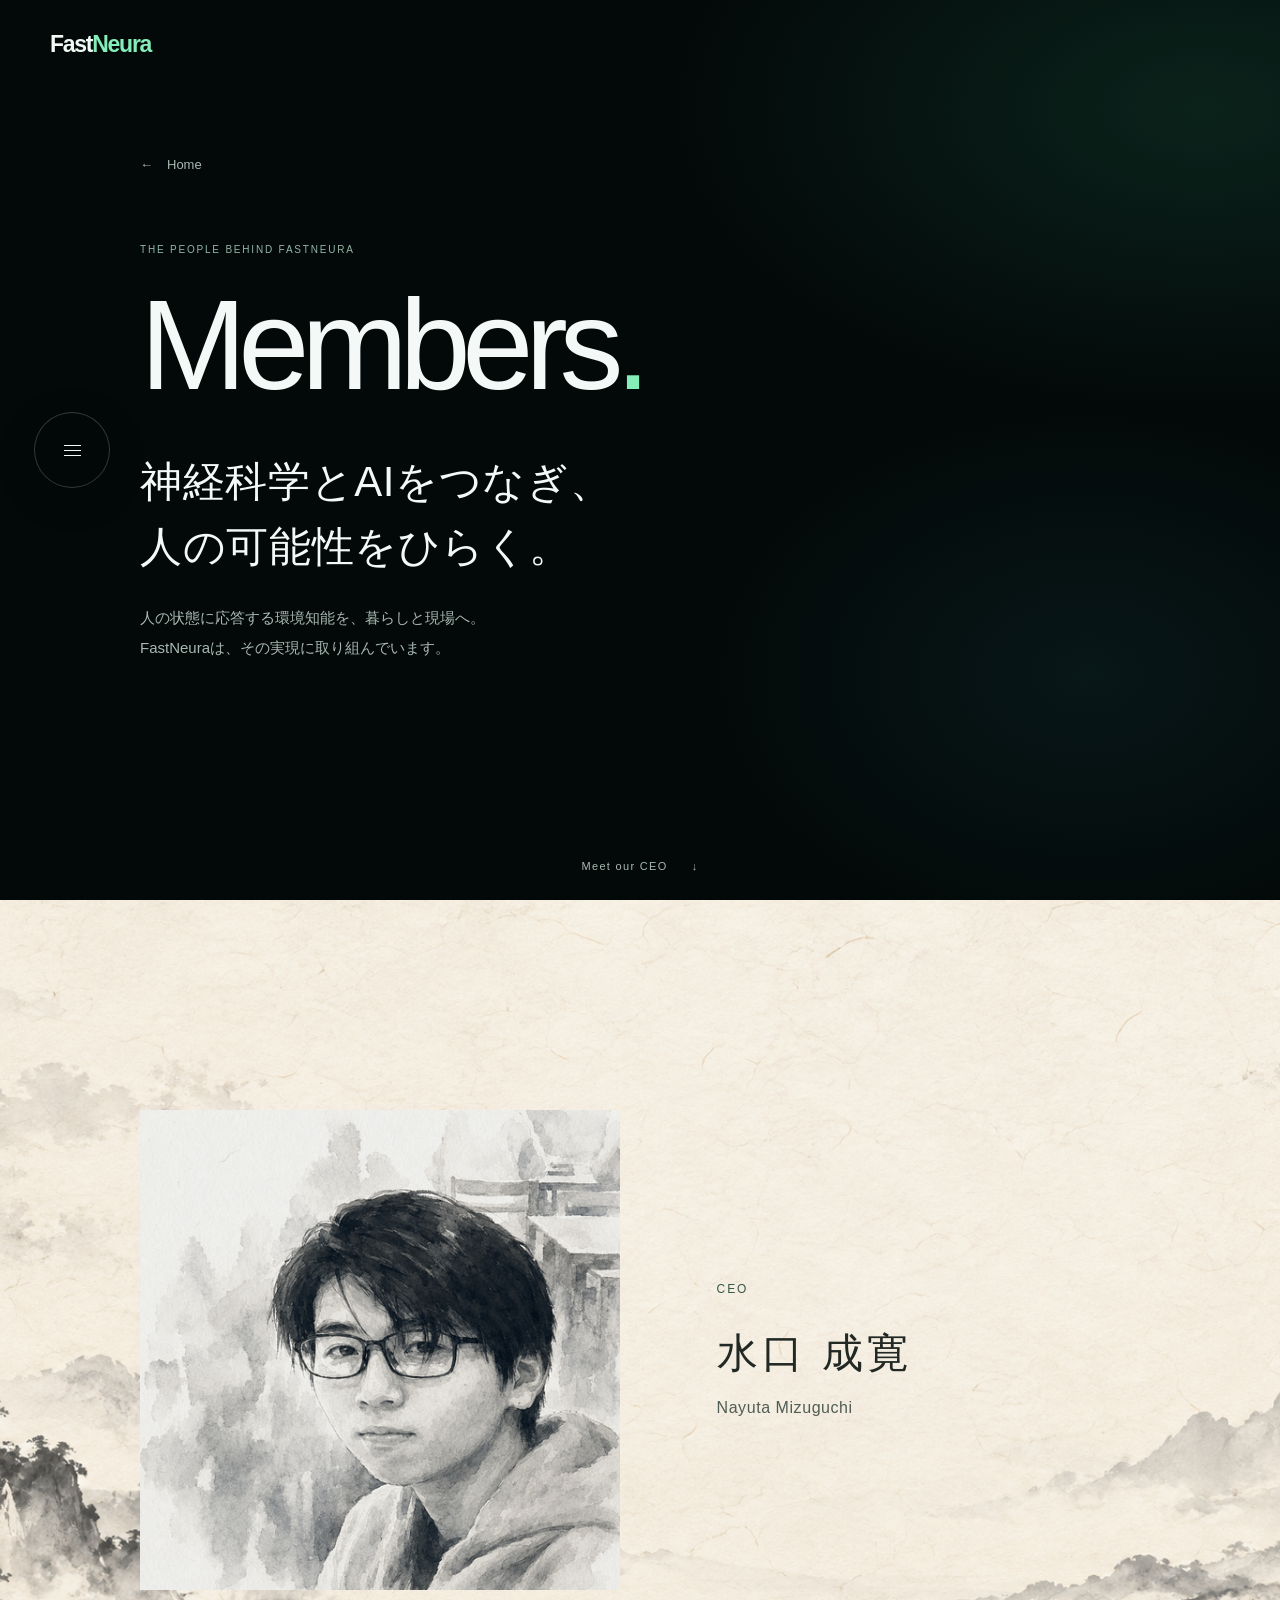
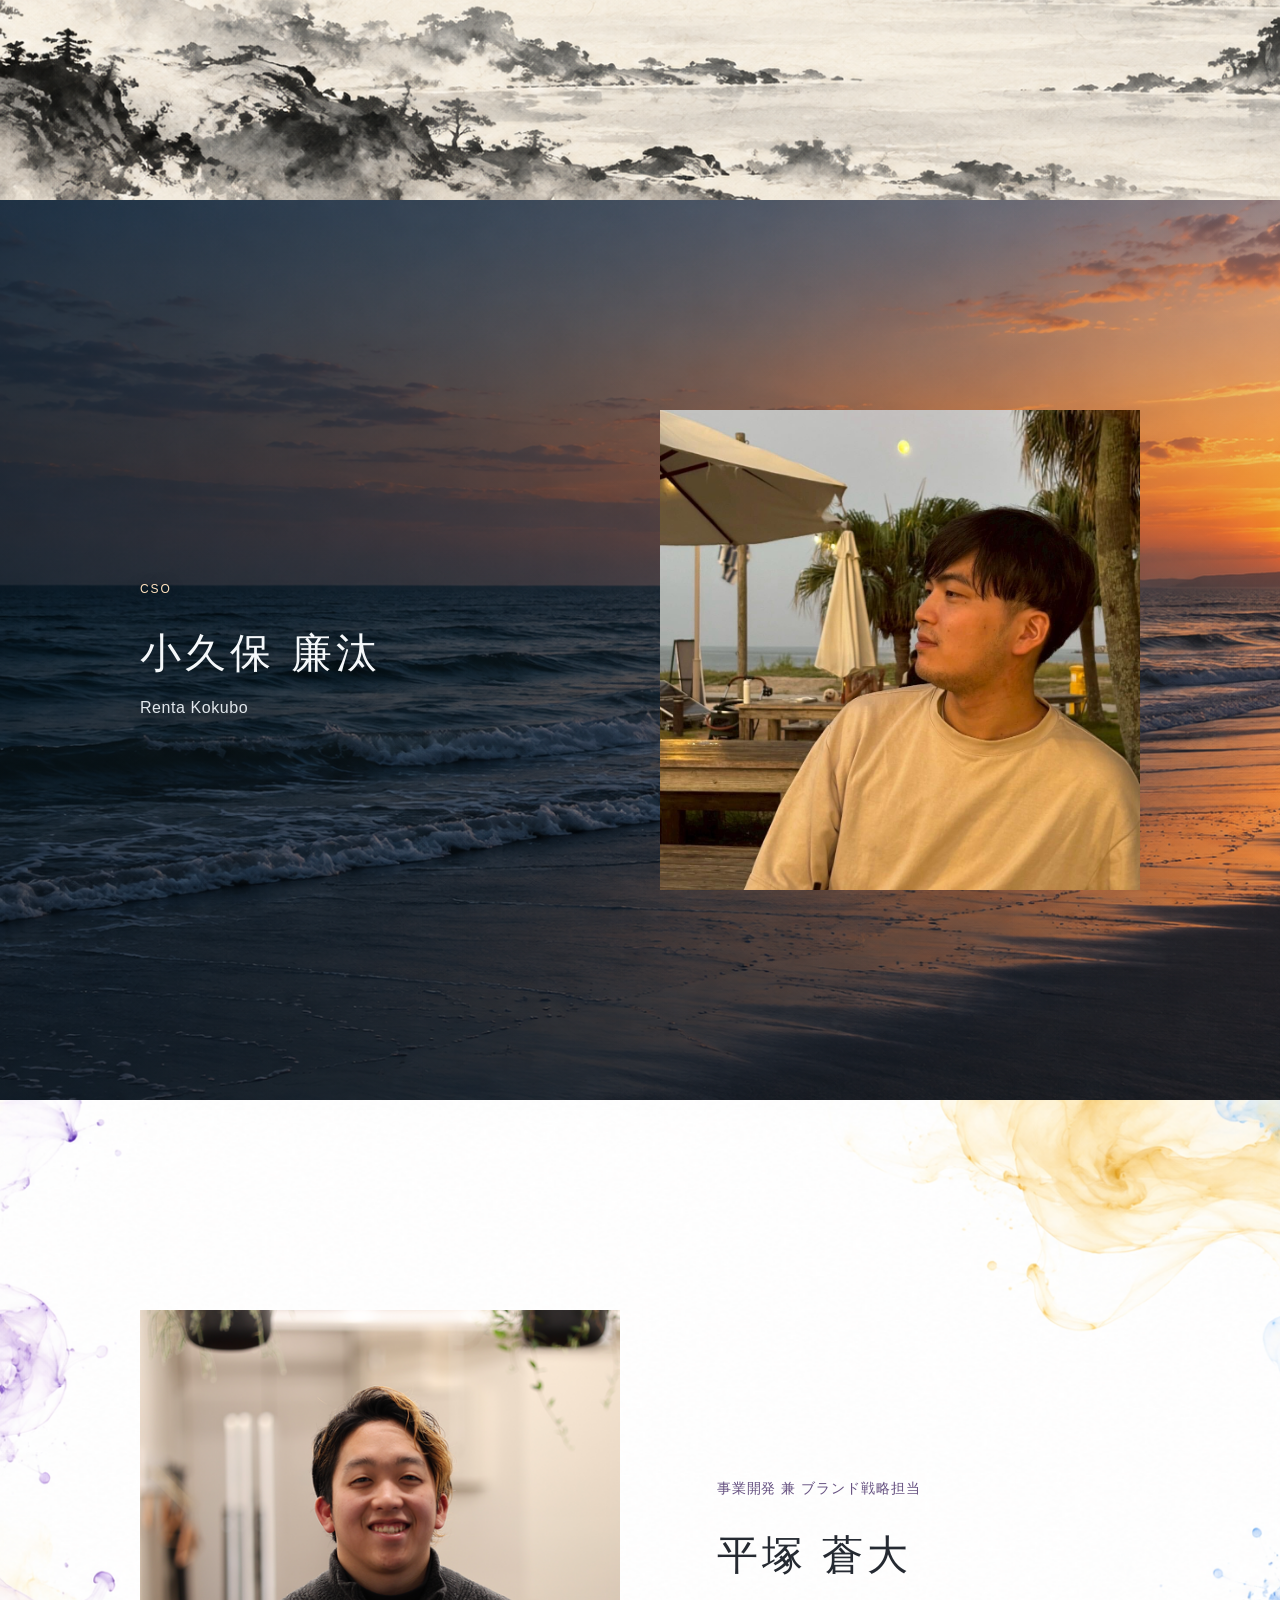
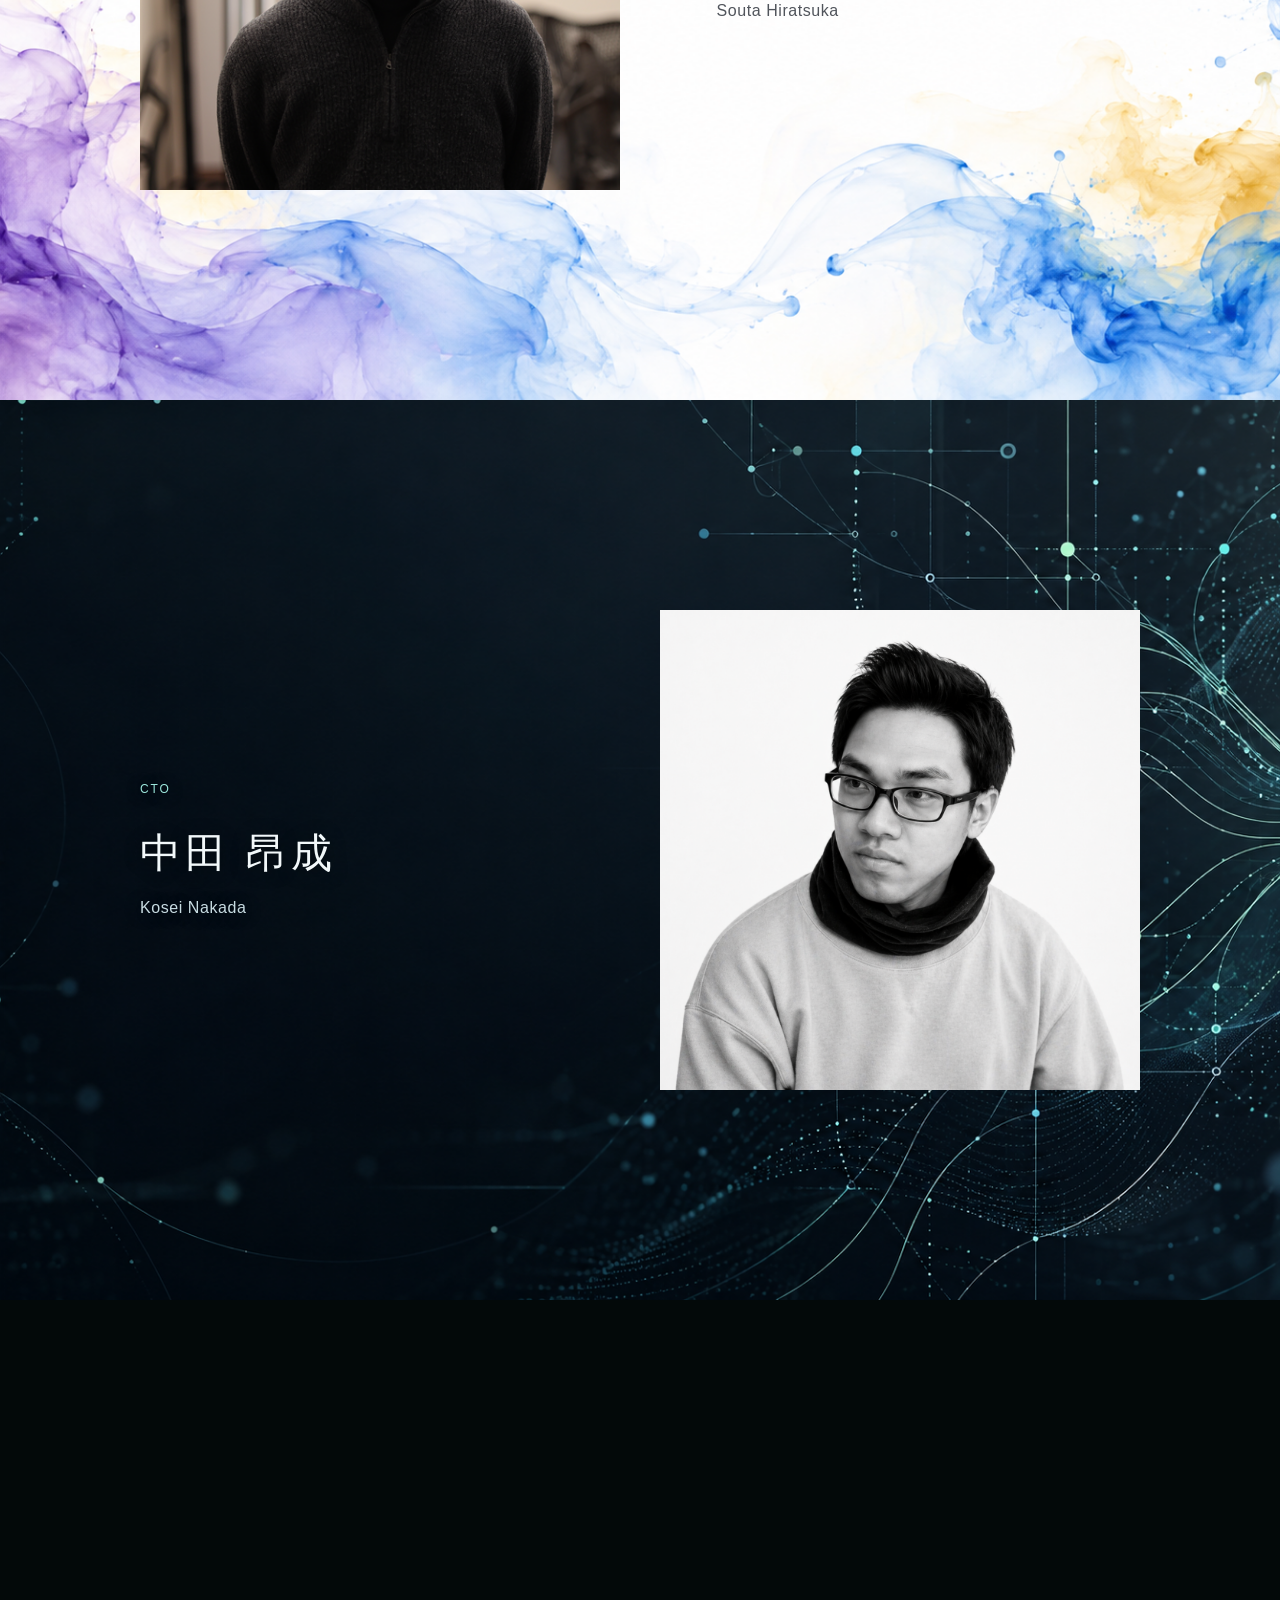
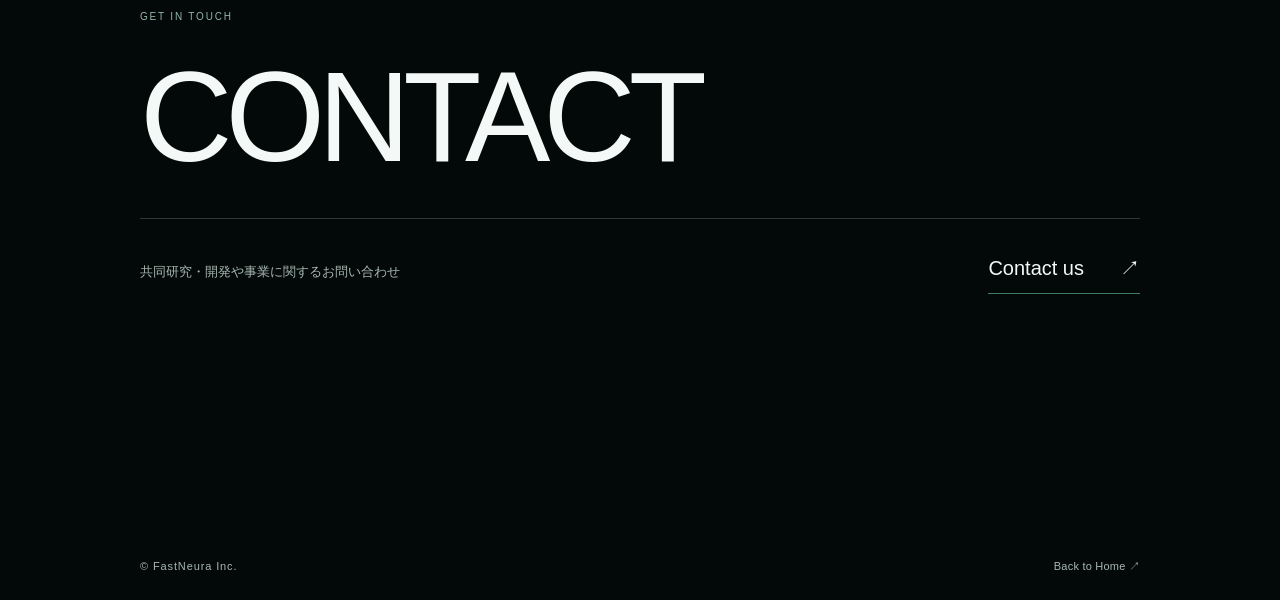
==== commit bc800b08: "Add CTO Kosei Nakada profile with algorithmic system background" ====
--- a/members.html
+++ b/members.html
@@ -3,10 +3,10 @@
 <head>
   <meta charset="utf-8">
   <meta name="viewport" content="width=device-width,initial-scale=1,viewport-fit=cover">
-  <meta name="description" content="FastNeuraのメンバー紹介。CEO 水口 成寛、CSO 小久保 廉汰、事業開発 兼 ブランド戦略担当 平塚 蒼大。神経科学とAIをつなぎ、人の状態に応答する環境知能を暮らしと現場へ。">
+  <meta name="description" content="FastNeuraのメンバー紹介。CEO 水口 成寛、CSO 小久保 廉汰、事業開発 兼 ブランド戦略担当 平塚 蒼大、CTO 中田 昂成。神経科学とAIをつなぎ、人の状態に応答する環境知能を暮らしと現場へ。">
   <title>Members | FastNeura</title>
   <link rel="stylesheet" href="style.css?v=20261030-1">
-  <link rel="stylesheet" href="members.css?v=20261030-10">
+  <link rel="stylesheet" href="members.css?v=20261030-11">
 </head>
 <body data-page="members">
   <a class="skip-link" href="#members">メンバー紹介へ移動</a>
@@ -66,6 +66,18 @@
         </article>
       </div>
     </section>
+    <section id="cto" class="member-system-screen" aria-labelledby="kosei-name">
+      <div class="wrap member-ink-content">
+        <article class="member-profile member-profile--right" aria-labelledby="kosei-name">
+          <div class="member-details">
+            <p class="member-role">CTO</p>
+            <h2 id="kosei-name">中田 昂成</h2>
+            <p class="member-name-en" lang="en">Kosei Nakada</p>
+          </div>
+          <img class="member-photo" src="kosei-nakada.png" width="512" height="512" alt="中田 昂成（Kosei Nakada）のポートレート" decoding="async">
+        </article>
+      </div>
+    </section>
     <section id="members-contact" class="members-ending" aria-labelledby="members-contact-title">
       <div class="wrap ending-content">
         <p class="members-eyebrow">GET IN TOUCH</p>
@@ -80,6 +92,6 @@
       </footer>
     </section>
   </main>
-  <script src="ui.js?v=20261030-7"></script>
+  <script src="ui.js?v=20261030-8"></script>
 </body>
 </html>
--- a/members.css
+++ b/members.css
@@ -71,3 +71,12 @@
 @media(max-width:900px){.member-paint-screen{padding-top:48px}}
 @media(max-width:600px){.member-paint-screen::before{background-position:center;background-size:100% 100%}}
 @media(max-height:650px) and (min-width:901px){.member-paint-screen{padding-top:24px}}
+
+.member-system-screen{display:flex;flex-direction:column;justify-content:center;padding:64px 0;color:#f2f8fa;background:#08151e}
+.member-system-screen::before{content:"";position:absolute;inset:0;z-index:0;pointer-events:none;background:url('cto-system-background.png') center/cover no-repeat}
+.member-system-screen .member-role{color:#9ce7dc}
+.member-system-screen .member-name-en{color:#c8dce2}
+.member-system-screen .member-details{text-shadow:0 2px 18px #0006}
+@media(max-width:900px){.member-system-screen{padding-top:48px}}
+@media(max-width:600px){.member-system-screen::before{background-position:62% center}}
+@media(max-height:650px) and (min-width:901px){.member-system-screen{padding-top:24px}}
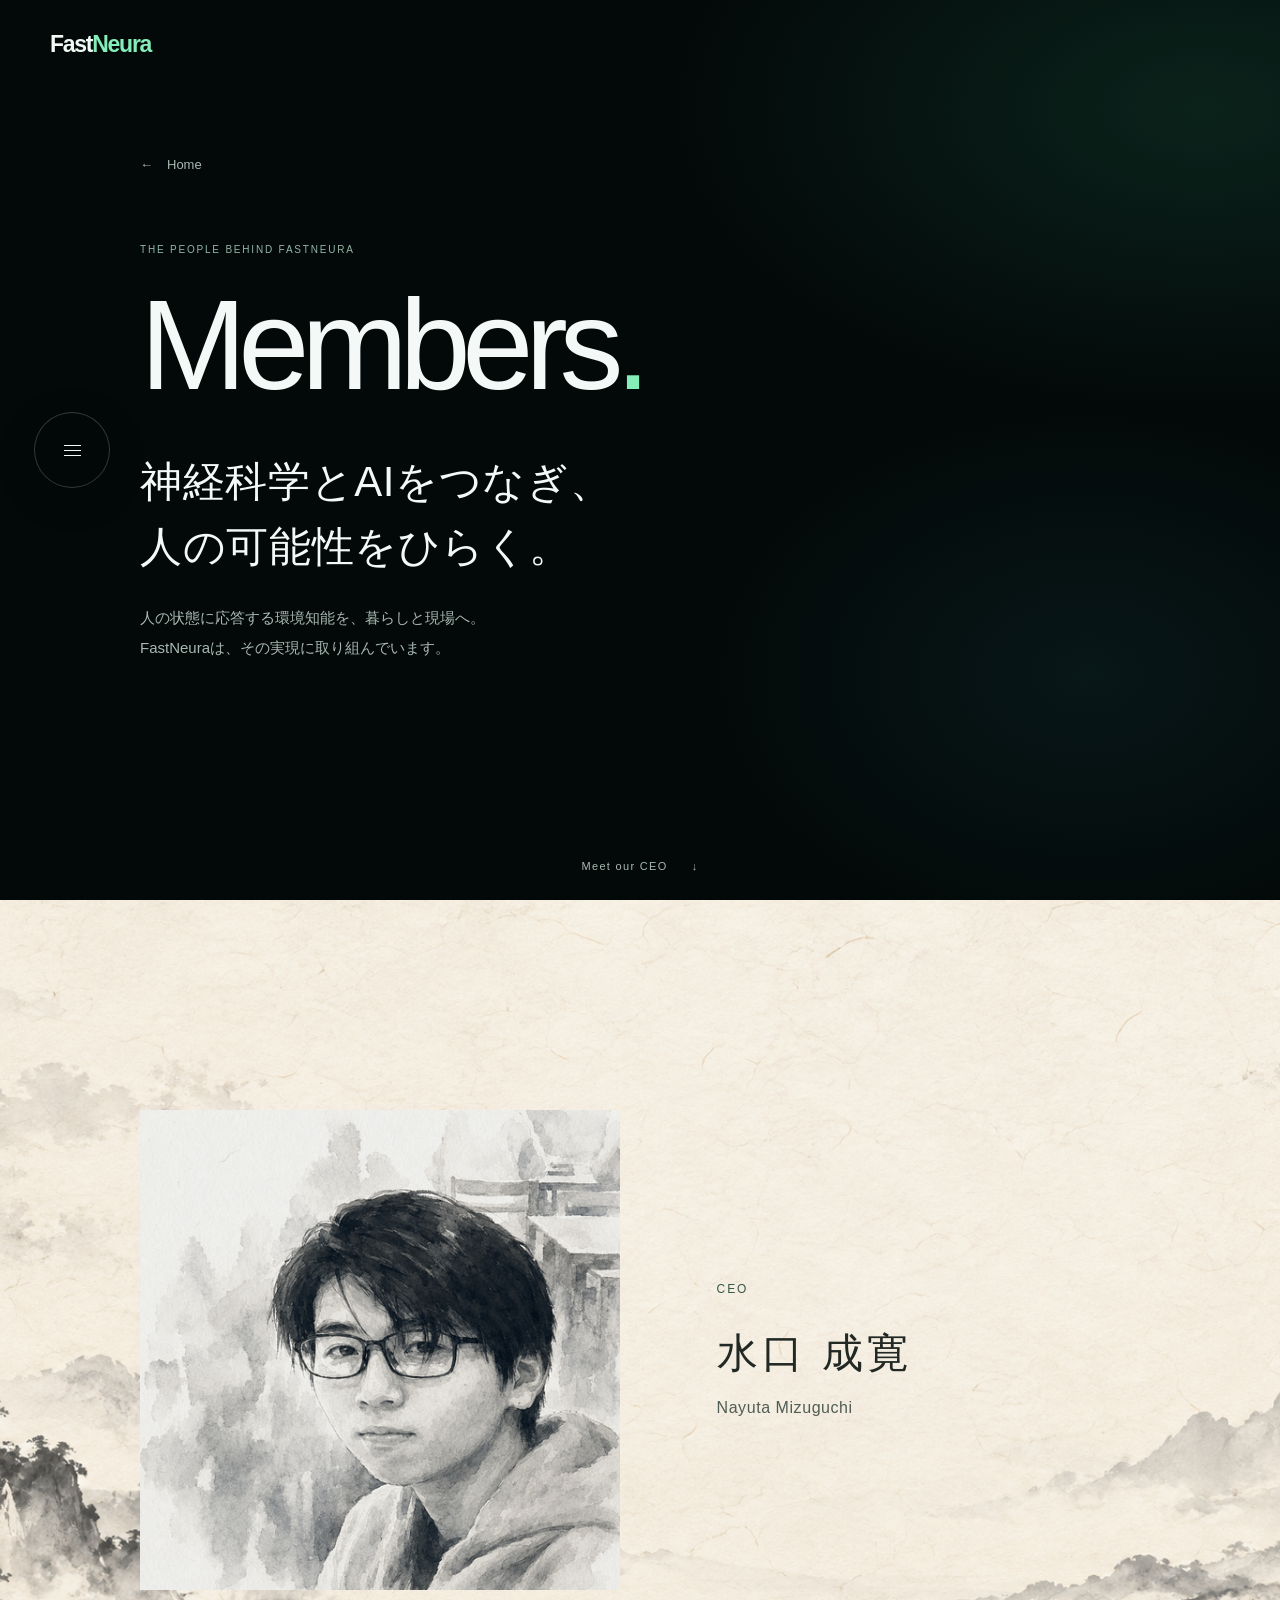
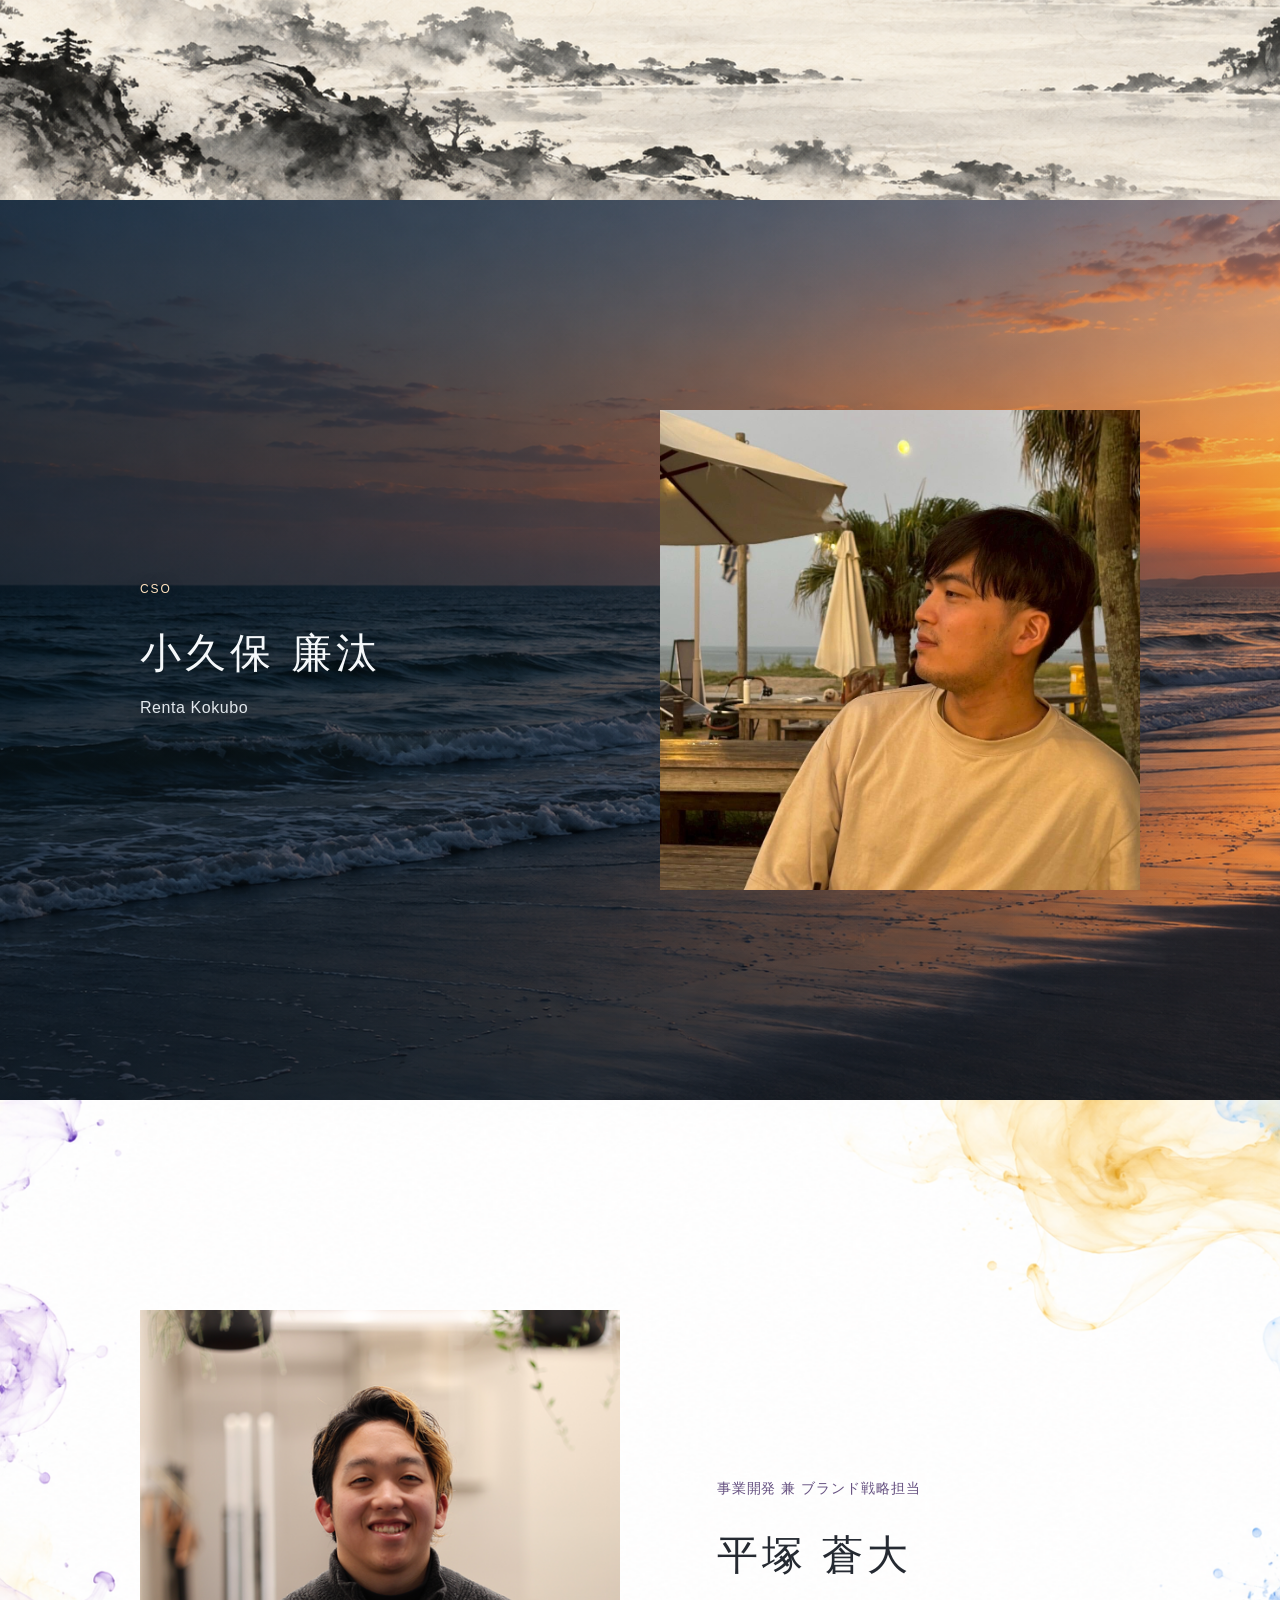
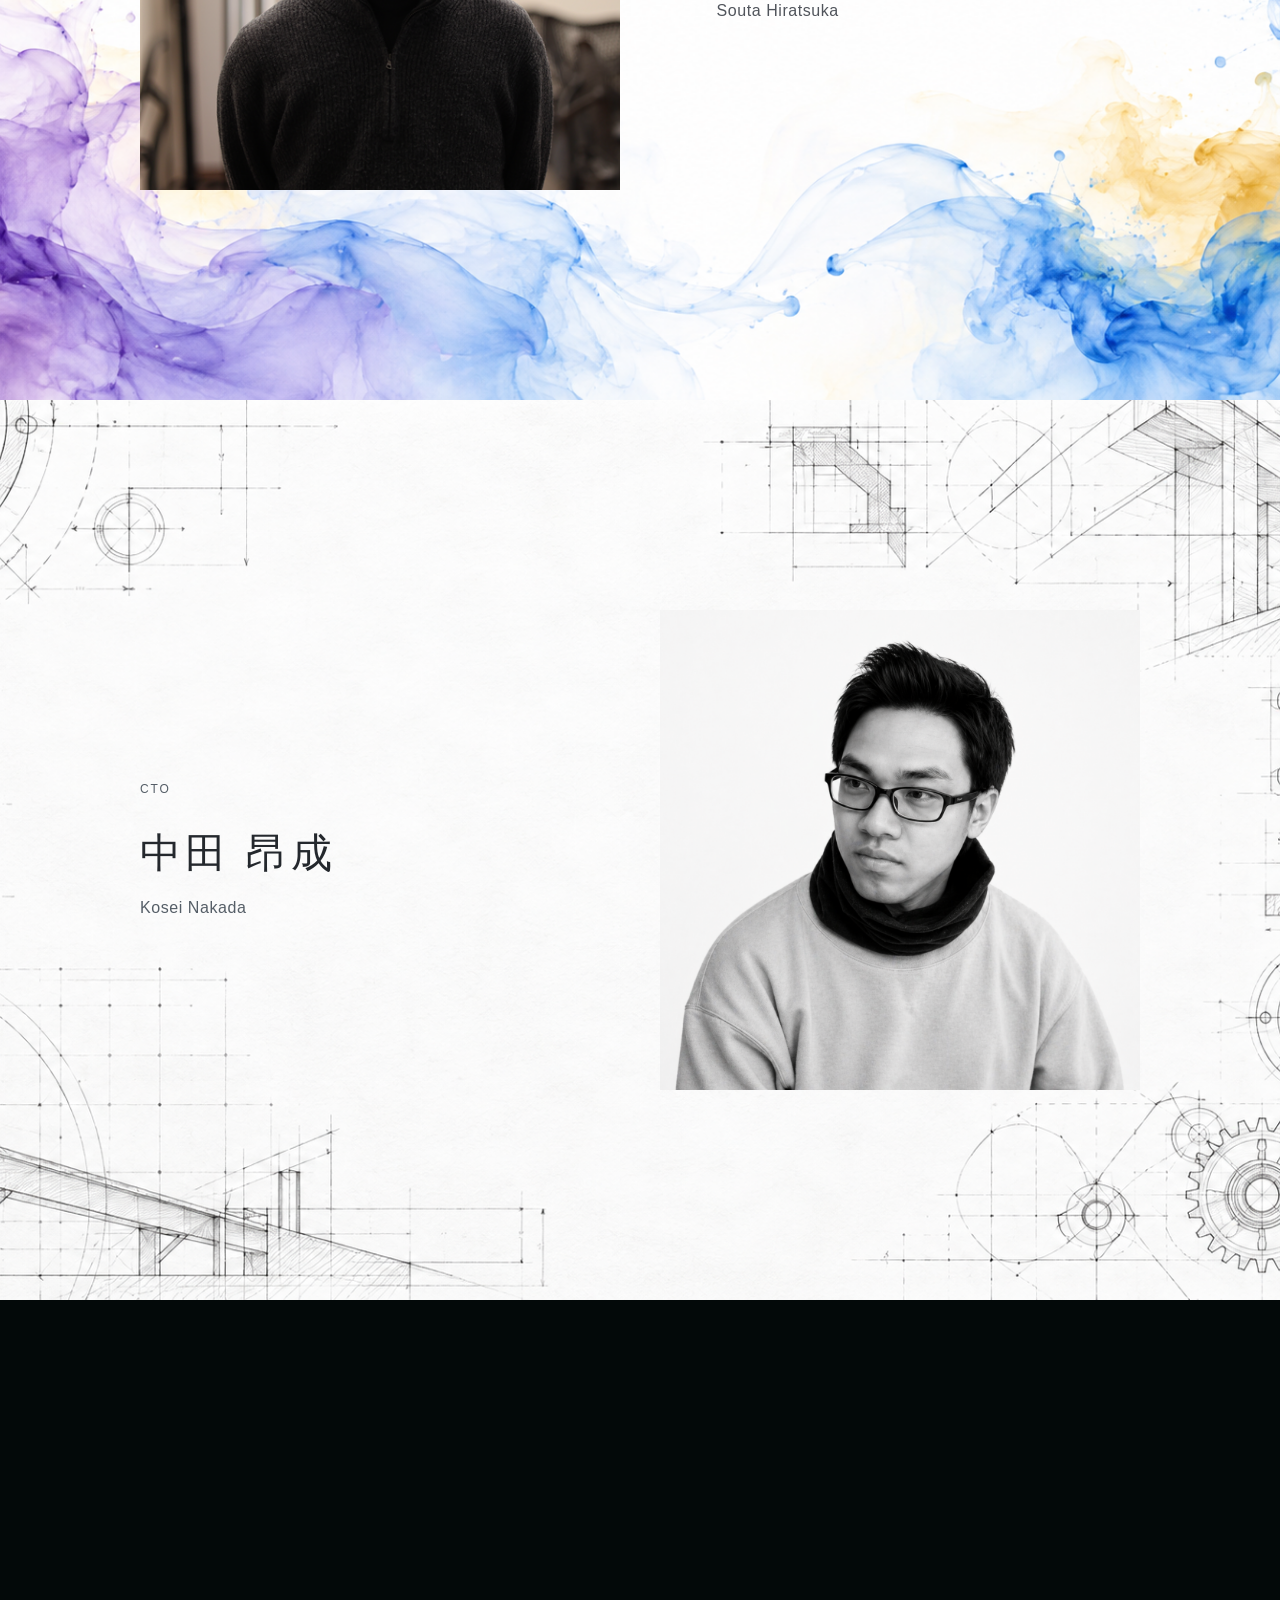
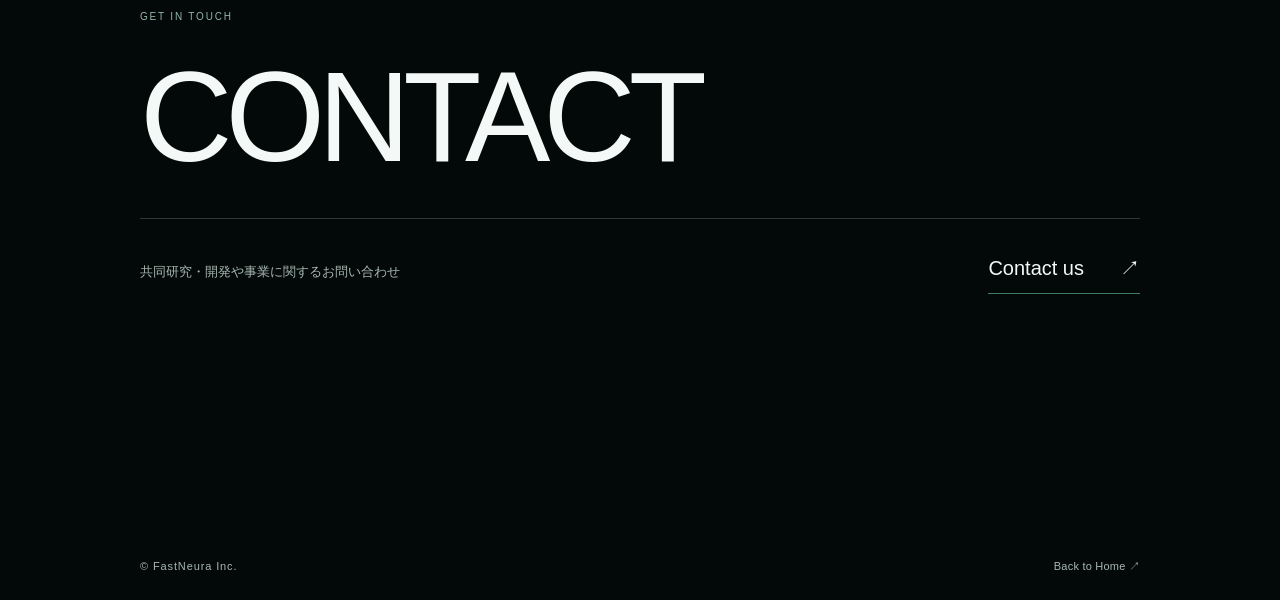
==== commit 96db08be: "Replace CTO background with white pencil engineering drawings" ====
--- a/members.html
+++ b/members.html
@@ -6,7 +6,7 @@
   <meta name="description" content="FastNeuraのメンバー紹介。CEO 水口 成寛、CSO 小久保 廉汰、事業開発 兼 ブランド戦略担当 平塚 蒼大、CTO 中田 昂成。神経科学とAIをつなぎ、人の状態に応答する環境知能を暮らしと現場へ。">
   <title>Members | FastNeura</title>
   <link rel="stylesheet" href="style.css?v=20261030-1">
-  <link rel="stylesheet" href="members.css?v=20261030-11">
+  <link rel="stylesheet" href="members.css?v=20261030-12">
 </head>
 <body data-page="members">
   <a class="skip-link" href="#members">メンバー紹介へ移動</a>
--- a/members.css
+++ b/members.css
@@ -72,11 +72,11 @@
 @media(max-width:600px){.member-paint-screen::before{background-position:center;background-size:100% 100%}}
 @media(max-height:650px) and (min-width:901px){.member-paint-screen{padding-top:24px}}
 
-.member-system-screen{display:flex;flex-direction:column;justify-content:center;padding:64px 0;color:#f2f8fa;background:#08151e}
-.member-system-screen::before{content:"";position:absolute;inset:0;z-index:0;pointer-events:none;background:url('cto-system-background.png') center/cover no-repeat}
-.member-system-screen .member-role{color:#9ce7dc}
-.member-system-screen .member-name-en{color:#c8dce2}
-.member-system-screen .member-details{text-shadow:0 2px 18px #0006}
+.member-system-screen{display:flex;flex-direction:column;justify-content:center;padding:64px 0;color:#24282d;background:#fff}
+.member-system-screen::before{content:"";position:absolute;inset:0;z-index:0;pointer-events:none;background:url('cto-pencil-background.png') center/cover no-repeat}
+.member-system-screen .member-role{color:#555e67}
+.member-system-screen .member-name-en{color:#555e67}
+.member-system-screen .member-details{text-shadow:none}
 @media(max-width:900px){.member-system-screen{padding-top:48px}}
-@media(max-width:600px){.member-system-screen::before{background-position:62% center}}
+@media(max-width:600px){.member-system-screen::before{background-position:center;background-size:100% 100%}}
 @media(max-height:650px) and (min-width:901px){.member-system-screen{padding-top:24px}}
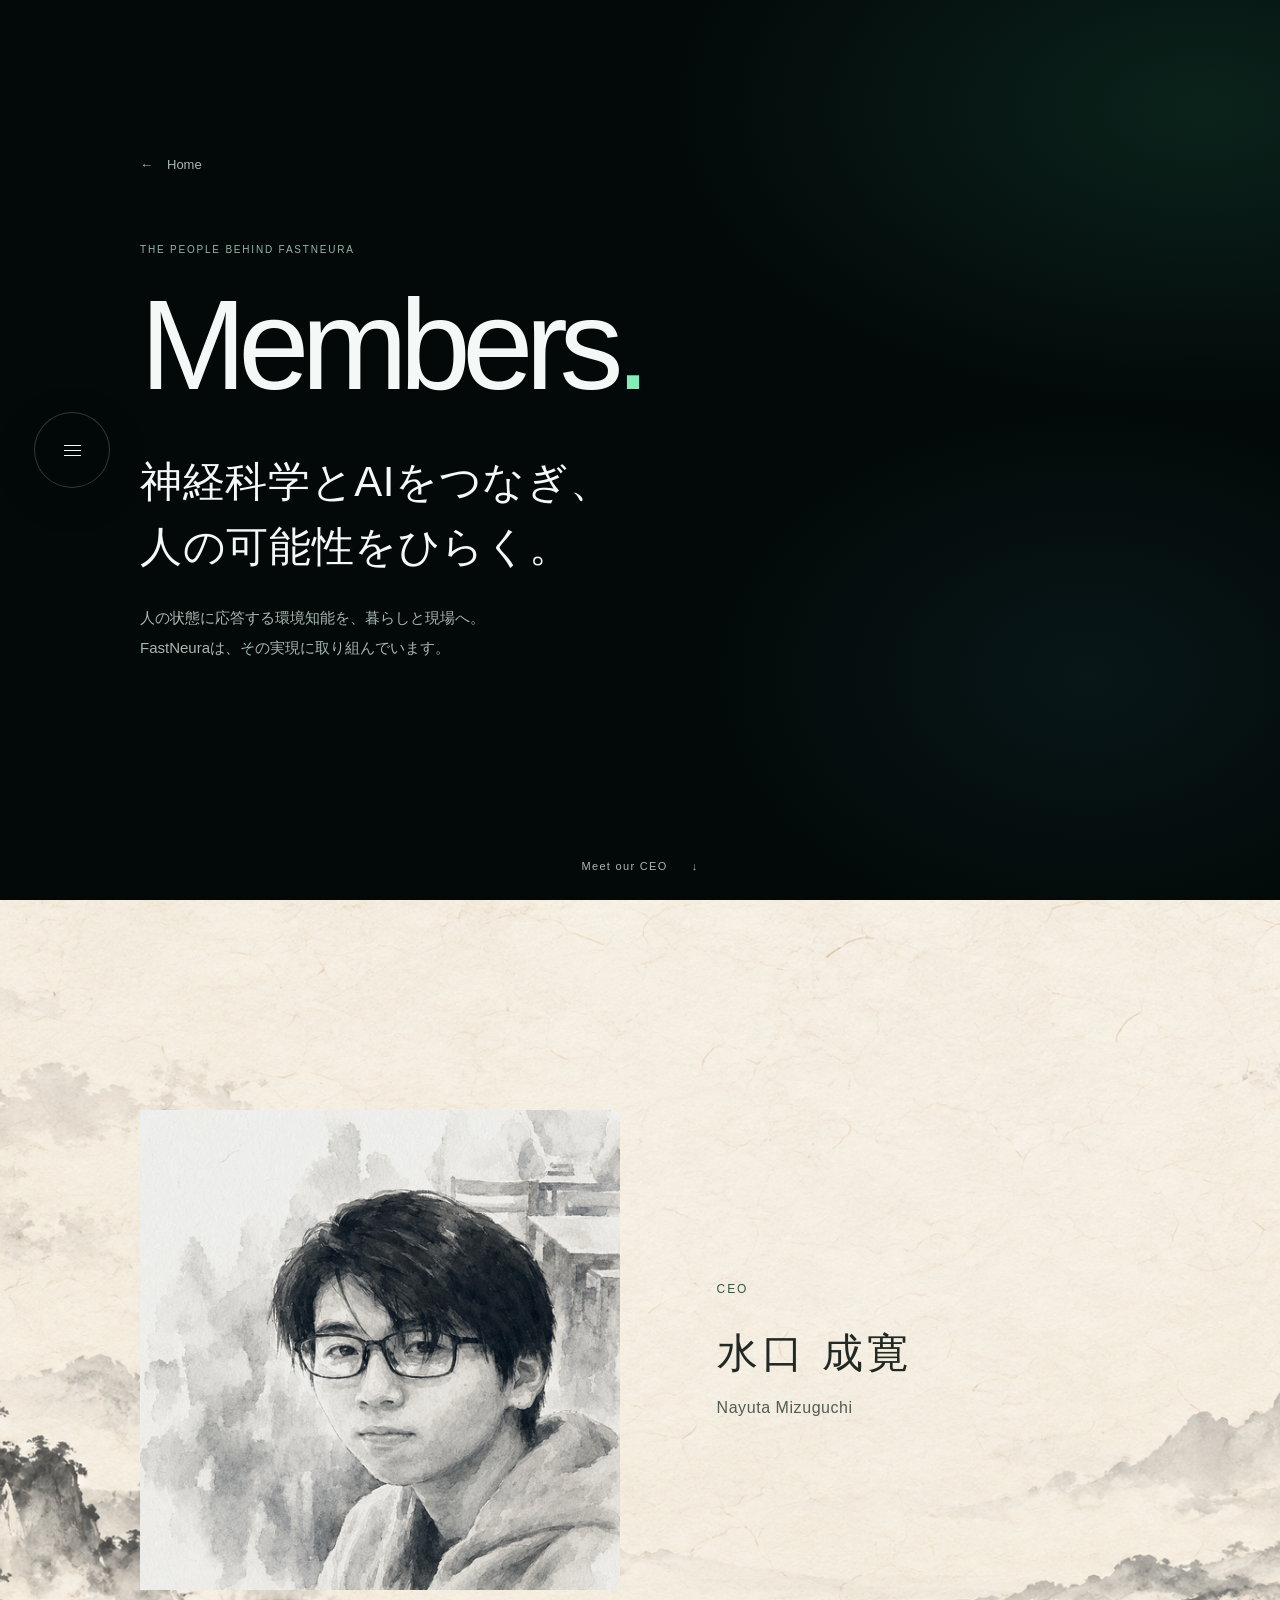
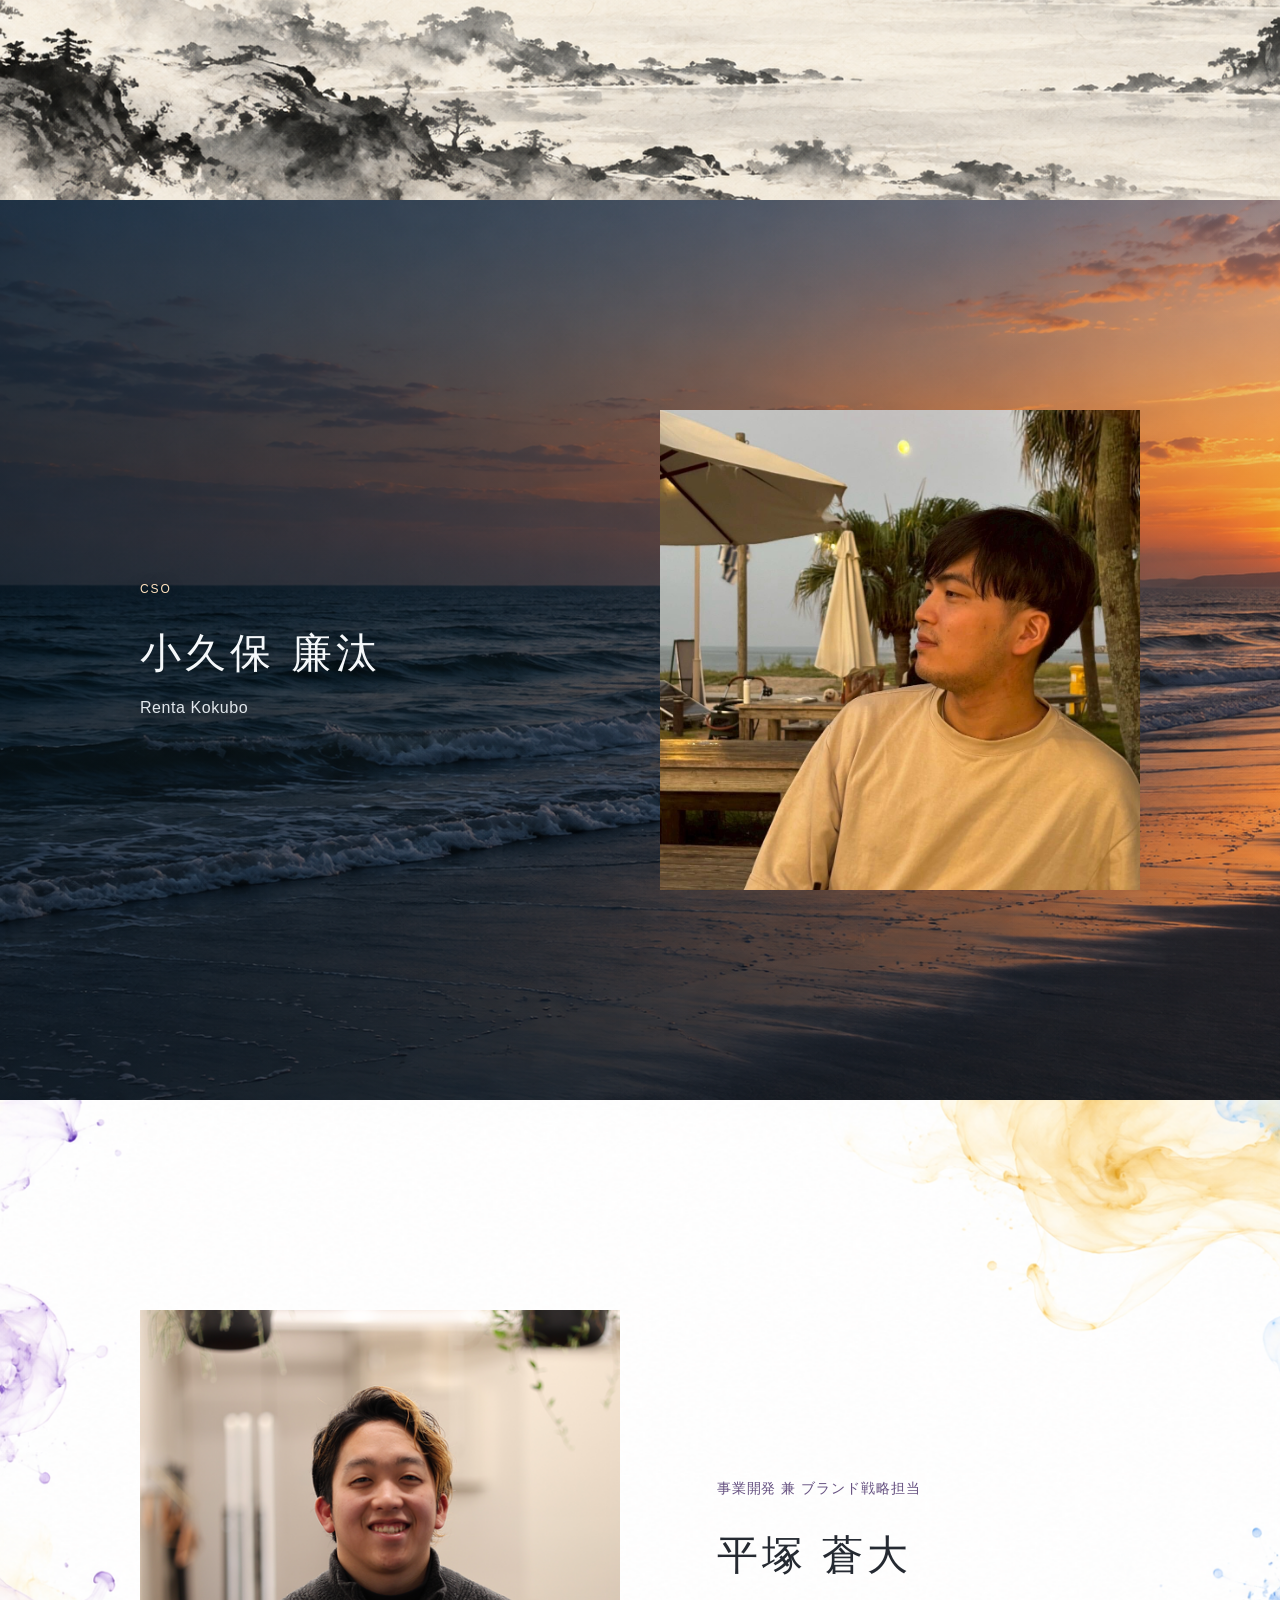
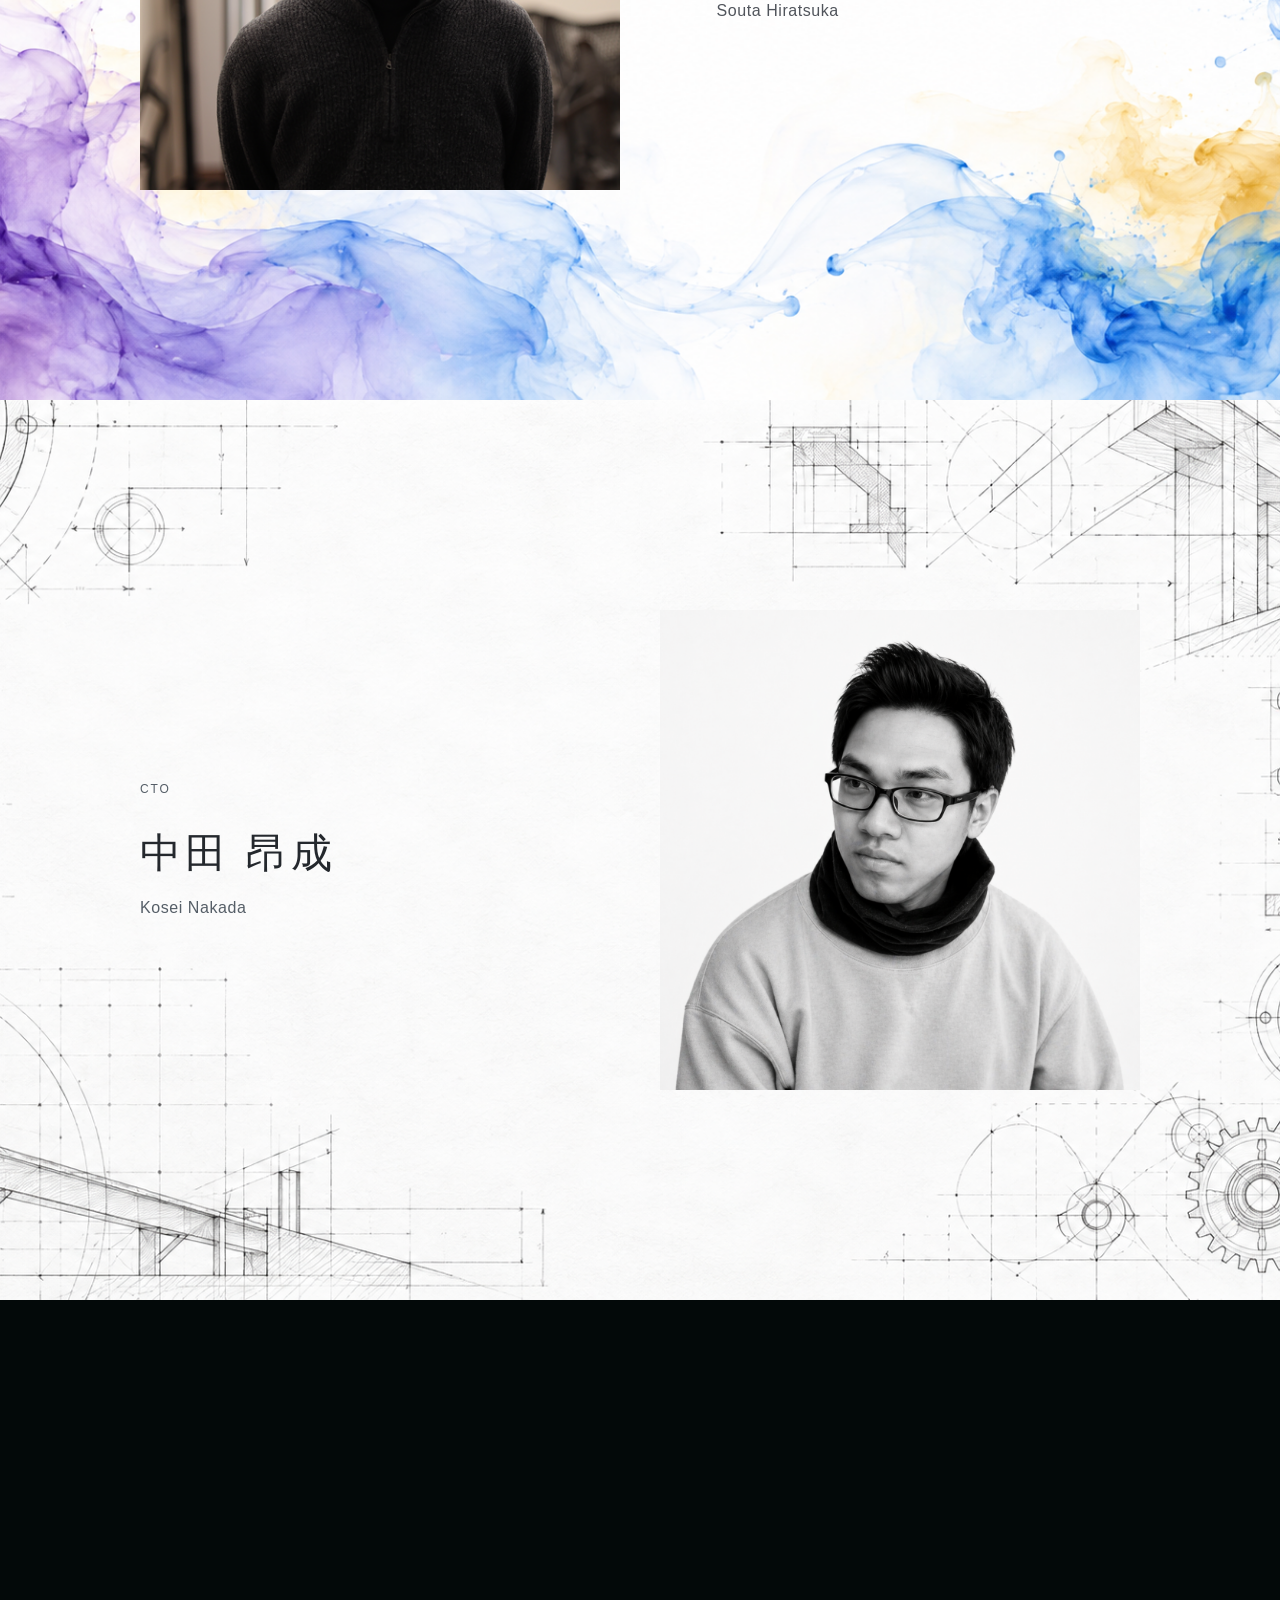
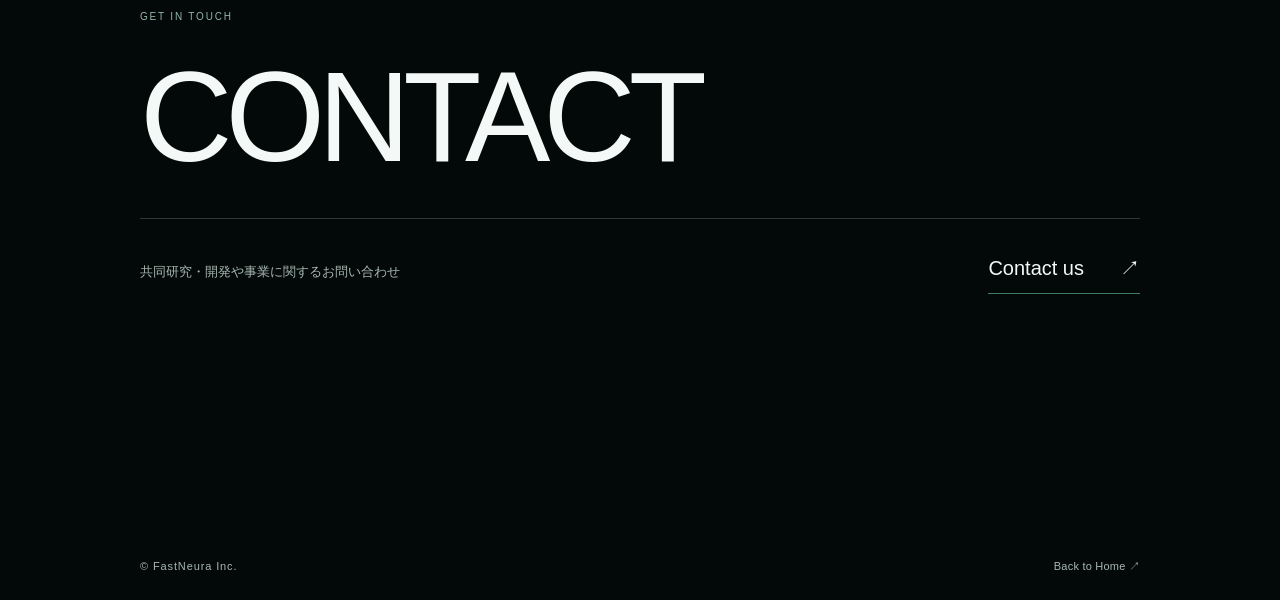
==== commit 64862fbc: "Refresh shared header logo styles" ====
--- a/members.html
+++ b/members.html
@@ -5,7 +5,7 @@
   <meta name="viewport" content="width=device-width,initial-scale=1,viewport-fit=cover">
   <meta name="description" content="FastNeuraのメンバー紹介。CEO 水口 成寛、CSO 小久保 廉汰、事業開発 兼 ブランド戦略担当 平塚 蒼大、CTO 中田 昂成。神経科学とAIをつなぎ、人の状態に応答する環境知能を暮らしと現場へ。">
   <title>Members | FastNeura</title>
-  <link rel="stylesheet" href="style.css?v=20261030-1">
+  <link rel="stylesheet" href="style.css?v=20261106-1">
   <link rel="stylesheet" href="members.css?v=20261030-12">
 </head>
 <body data-page="members">
--- a/style.css
+++ b/style.css
@@ -1,4 +1,4 @@
-:root{--bg:#f4f5f2;--ink:#101612;--muted:#6d7971;--line:#d7ddd8;--green:#78e1ad;--dark:#030909;--max:1180px;font-family:Inter,-apple-system,BlinkMacSystemFont,"Segoe UI","Helvetica Neue",Arial,"Noto Sans JP",sans-serif}*{box-sizing:border-box}html{scroll-behavior:smooth;scroll-snap-type:y mandatory;scroll-padding:0}body{margin:0;background:var(--bg);color:var(--ink);line-height:1.7;overscroll-behavior-y:none}a{color:inherit;text-decoration:none}.wrap{width:min(calc(100% - 48px),var(--max));margin-inline:auto}.site-header{position:absolute;inset:0 0 auto;z-index:20;min-height:88px;display:flex;align-items:center;justify-content:space-between;padding:0 max(24px,calc((100vw - var(--max))/2));color:#effaf4}.brand{display:flex;align-items:center;height:44px;font-size:23px;font-weight:700;letter-spacing:-.055em;line-height:1}.brand span{color:#84edb8}.nav{display:none}.desktop-orbit-nav{position:fixed;left:34px;top:50%;z-index:45;width:76px;height:76px;transform:translateY(-50%)}.orbit-toggle,.orbit-link{position:absolute;left:0;top:0;width:76px;height:76px;border-radius:50%;display:flex;align-items:center;justify-content:center;border:1px solid #ffffff32;background:rgba(3,9,9,.72);backdrop-filter:blur(14px);-webkit-backdrop-filter:blur(14px);color:#f3faf6;box-shadow:0 10px 35px #0005;transition:transform .42s cubic-bezier(.22,.8,.2,1),opacity .3s ease,background .25s ease,border-color .25s ease}.orbit-toggle{z-index:6;cursor:default}.orbit-toggle::before,.orbit-toggle::after,.orbit-toggle span{content:"";position:absolute;width:17px;height:1px;background:#f3faf6;transition:transform .3s ease}.orbit-toggle::before{transform:translateY(-5px)}.orbit-toggle::after{transform:translateY(5px)}.orbit-toggle span{transform:none}.orbit-link{opacity:0;pointer-events:none;font-size:11px;font-weight:500;line-height:1.15;text-align:center;letter-spacing:.015em;padding:10px}.desktop-orbit-nav:hover .orbit-link,.desktop-orbit-nav:focus-within .orbit-link{opacity:1;pointer-events:auto}.desktop-orbit-nav:hover .orbit-toggle,.desktop-orbit-nav:focus-within .orbit-toggle{background:rgba(9,23,18,.88);border-color:#ffffff52}.desktop-orbit-nav:hover .orbit-toggle::before,.desktop-orbit-nav:focus-within .orbit-toggle::before{transform:rotate(45deg)}.desktop-orbit-nav:hover .orbit-toggle::after,.desktop-orbit-nav:focus-within .orbit-toggle::after{transform:rotate(-45deg)}.desktop-orbit-nav:hover .orbit-toggle span,.desktop-orbit-nav:focus-within .orbit-toggle span{opacity:0}.desktop-orbit-nav:hover .orbit-link:hover,.desktop-orbit-nav:focus-within .orbit-link:focus-visible{background:rgba(21,48,37,.94);border-color:#8ee9ba}.orbit-link:nth-of-type(1){transform:translate(0,0) scale(.7)}.orbit-link:nth-of-type(2){transform:translate(0,0) scale(.7)}.orbit-link:nth-of-type(3){transform:translate(0,0) scale(.7)}.orbit-link:nth-of-type(4){transform:translate(0,0) scale(.7)}.orbit-link:nth-of-type(5){transform:translate(0,0) scale(.7)}.desktop-orbit-nav:hover .orbit-link:nth-of-type(1),.desktop-orbit-nav:focus-within .orbit-link:nth-of-type(1){transform:translate(88px,-150px) scale(1)}.desktop-orbit-nav:hover .orbit-link:nth-of-type(2),.desktop-orbit-nav:focus-within .orbit-link:nth-of-type(2){transform:translate(138px,-80px) scale(1)}.desktop-orbit-nav:hover .orbit-link:nth-of-type(3),.desktop-orbit-nav:focus-within .orbit-link:nth-of-type(3){transform:translate(158px,0) scale(1)}.desktop-orbit-nav:hover .orbit-link:nth-of-type(4),.desktop-orbit-nav:focus-within .orbit-link:nth-of-type(4){transform:translate(138px,80px) scale(1)}.desktop-orbit-nav:hover .orbit-link:nth-of-type(5),.desktop-orbit-nav:focus-within .orbit-link:nth-of-type(5){transform:translate(88px,150px) scale(1)}.mobile-menu-toggle,.mobile-menu-panel{display:none}.hero{position:relative;min-height:100svh;background:var(--dark);color:white;overflow:hidden}#waves{position:absolute;inset:0;width:100%;height:100%;display:block}.hero-vignette{position:absolute;inset:0;pointer-events:none;background:radial-gradient(ellipse 95% 72% at 50% 35%,transparent 24%,rgba(0,0,0,.22) 72%,rgba(0,0,0,.58) 100%)}.hero-grain{position:absolute;inset:0;pointer-events:none;opacity:.10}.hero-inner{position:relative;z-index:2;min-height:100svh;display:flex;flex-direction:column;justify-content:center;align-items:flex-end;padding:120px 0 80px}.hero-kicker{width:min(42vw,520px);font-family:"Avenir Next","Helvetica Neue",Helvetica,"Segoe UI",Arial,sans-serif;font-size:clamp(52px,5.5vw,88px);font-weight:300;line-height:.96;letter-spacing:-.045em;color:#fff;margin-bottom:24px;text-align:left;white-space:nowrap;text-shadow:0 3px 20px #000b;transform:translate(clamp(80px,10vw,180px),-15svh);font-kerning:normal;font-feature-settings:"kern" 1}.hero-kicker a{display:inline-block;cursor:pointer;border-bottom:1px solid transparent}.hero-kicker a:hover,.hero-kicker a:focus-visible{border-color:#ffffffaa}.hero-sync{color:#63e6c7}.hero h1{margin:0;width:min(42vw,520px);color:#fff;font-family:"Hiragino Mincho ProN","Hiragino Mincho Pro","Yu Mincho","YuMincho","Noto Serif JP",serif;font-size:clamp(24px,2.8vw,45px);font-weight:500;letter-spacing:.035em;line-height:1.48;text-align:left;text-shadow:0 4px 30px #000c,0 1px 6px #000a;transform:translate(clamp(80px,10vw,180px),-15svh)}.hero h1 span{display:block;white-space:nowrap}.hero-term{display:inline;font:inherit;font-family:inherit;font-size:inherit;font-weight:inherit;line-height:inherit;letter-spacing:inherit;color:inherit;text-shadow:inherit;background:transparent;border:0;padding:0;margin:0;cursor:pointer;vertical-align:baseline;appearance:none;-webkit-appearance:none}.hero-term:hover{color:inherit}.hero-term:focus-visible{outline:1px solid #ffffffaa;outline-offset:4px;border-radius:2px}.hero-bottom{position:absolute;left:0;right:0;bottom:52px;display:flex;justify-content:space-between;gap:32px;align-items:end;border-top:1px solid #ffffff28;padding-top:20px}.hero-bottom p{margin:0;max-width:720px;color:#d4e1db;font-size:clamp(14px,1.5vw,18px)}.scroll{font-size:10px;letter-spacing:.12em;color:#95aaa0;white-space:nowrap}.modal-backdrop{position:fixed;inset:0;z-index:100;background:#020706cc;display:none;align-items:center;justify-content:center;padding:24px}.modal-backdrop.open{display:flex}.modal{width:min(560px,100%);background:#0a1310;color:#edf5f1;border:1px solid #ffffff2b;border-radius:18px;padding:32px;box-shadow:0 24px 80px #000b}.modal-head{display:flex;align-items:center;justify-content:space-between;gap:20px;margin-bottom:18px}.modal h2{font-family:"Hiragino Mincho ProN","Yu Mincho",serif;font-size:32px;letter-spacing:.04em}.modal p{margin:0;color:#c8d6cf;font-size:16px;line-height:1.9}.modal-close{width:42px;height:42px;border-radius:50%;border:1px solid #ffffff36;background:transparent;color:#fff;font-size:22px;cursor:pointer}main>section{min-height:100svh;scroll-snap-align:start;scroll-snap-stop:always}section{padding:120px 0}.section-head{display:grid;grid-template-columns:180px 1fr;gap:44px;margin-bottom:64px}.eyebrow{font-size:12px;letter-spacing:.14em;text-transform:uppercase;color:var(--muted)}h2{margin:0;font-size:clamp(34px,5vw,68px);line-height:1.08;letter-spacing:-.05em;font-weight:500}.lead{font-size:clamp(18px,2vw,27px);line-height:1.7;max-width:950px;margin:0}.muted{color:var(--muted)}.sync-intro{background:#fff}.sync-title{font-size:clamp(56px,10vw,140px);line-height:.9;letter-spacing:-.075em;margin:0 0 60px;font-weight:520}.sync-copy{display:grid;grid-template-columns:1fr 1fr;gap:80px;align-items:start}.sync-copy h2{font-size:clamp(30px,4.2vw,58px)}.sync-copy p{font-size:18px;margin:0;color:#4e5a53}.principles{padding-top:20px;background:#fff}.principle{display:grid;grid-template-columns:100px 1fr;gap:34px;padding:38px 0;border-top:1px solid var(--line)}.principle:last-child{border-bottom:1px solid var(--line)}.num{font-size:14px;color:#7a8a80;letter-spacing:.08em}.principle p{margin:0;font-size:clamp(22px,3vw,40px);line-height:1.45;letter-spacing:-.03em;max-width:1000px}.about{background:#101713;color:#edf3ef}.about .eyebrow,.about .muted{color:#92a398}.about p{font-size:clamp(18px,2vw,27px);line-height:1.9;margin:0;max-width:1000px;color:#d1dbd5}.service{background:#e9ede9}.service-intro{max-width:820px;margin:24px 0 70px;font-size:18px;color:#556159}.service-grid{display:grid;grid-template-columns:repeat(3,1fr);gap:1px;background:#cfd7d1;border:1px solid #cfd7d1}.service-card{background:#f7f8f6;padding:40px;min-height:340px;display:flex;flex-direction:column}.service-card .num{margin-bottom:auto}.service-card h3{font-size:28px;margin:52px 0 16px;letter-spacing:-.035em}.service-card p{margin:0;color:#637067}.partners{background:#fff}.partners-list{margin-top:58px;border-top:1px solid var(--line)}.partner{display:grid;grid-template-columns:280px 1fr;gap:46px;padding:26px 0;border-bottom:1px solid var(--line)}.partner strong{font-size:18px;font-weight:550}.partner span{color:#5f6c64}.contact-section{background:#08100c;color:#eff5f1;padding:120px 0 70px}.contact-section h2{font-size:clamp(56px,10vw,138px);margin-bottom:30px}.contact-row{display:flex;justify-content:space-between;gap:30px;align-items:end;border-top:1px solid #ffffff25;padding-top:28px}.contact-row p{margin:0;color:#afbeb6}.contact-link{font-size:22px;border-bottom:1px solid #9bdab9;padding-bottom:4px}.site-footer{background:#08100c;color:#6f8278;padding:0 0 36px;font-size:11px;letter-spacing:.08em;scroll-snap-align:end}@media(max-width:900px){.desktop-orbit-nav{display:none}.site-header{position:absolute;min-height:80px;padding:0 18px}.mobile-menu-toggle{display:flex;width:44px;height:44px;border-radius:50%;border:1px solid #ffffff38;background:#07100dcc;color:#fff;align-items:center;justify-content:center;position:relative;z-index:52}.mobile-menu-toggle::before,.mobile-menu-toggle::after,.mobile-menu-toggle span{content:"";position:absolute;width:17px;height:1px;background:#fff;transition:transform .25s ease,opacity .25s ease}.mobile-menu-toggle::before{transform:translateY(-5px)}.mobile-menu-toggle::after{transform:translateY(5px)}.mobile-menu-toggle.is-open::before{transform:rotate(45deg)}.mobile-menu-toggle.is-open::after{transform:rotate(-45deg)}.mobile-menu-toggle.is-open span{opacity:0}.mobile-menu-panel{display:flex;position:fixed;z-index:50;left:14px;right:14px;top:70px;flex-direction:column;background:#07100df2;color:#f4faf6;border:1px solid #ffffff28;border-radius:18px;padding:14px;backdrop-filter:blur(18px);-webkit-backdrop-filter:blur(18px);opacity:0;transform:translateY(-10px);pointer-events:none;transition:opacity .24s ease,transform .24s ease}.mobile-menu-panel.open{opacity:1;transform:translateY(0);pointer-events:auto}.mobile-menu-panel a{padding:14px 12px;border-bottom:1px solid #ffffff18;font-size:14px}.mobile-menu-panel a:last-child{border-bottom:0}}@media(max-width:600px){.wrap{width:min(calc(100% - 32px),var(--max))}.hero-inner{align-items:flex-start;padding-top:110px;padding-bottom:120px}.hero-kicker,.hero h1{width:100%;transform:translateY(-10svh)}.hero-kicker{font-size:clamp(42px,13vw,62px);text-align:left;letter-spacing:-.035em}.hero h1{font-size:clamp(24px,6.2vw,34px);line-height:1.55}.hero h1 span{white-space:normal}.hero-bottom{bottom:34px;align-items:start;flex-direction:column;gap:10px}.modal{padding:24px}.modal h2{font-size:27px}section{padding:84px 0}.section-head{grid-template-columns:1fr;gap:16px;margin-bottom:42px}.sync-copy{grid-template-columns:1fr;gap:28px}.principle{grid-template-columns:56px 1fr;gap:18px}.service-grid{grid-template-columns:1fr}.service-card{min-height:auto}.service-card .num{margin-bottom:36px}.partner{grid-template-columns:1fr;gap:8px}.contact-row{flex-direction:column;align-items:flex-start}}
+:root{--bg:#f4f5f2;--ink:#101612;--muted:#6d7971;--line:#d7ddd8;--green:#78e1ad;--dark:#030909;--max:1180px;font-family:Inter,-apple-system,BlinkMacSystemFont,"Segoe UI","Helvetica Neue",Arial,"Noto Sans JP",sans-serif}*{box-sizing:border-box}html{scroll-behavior:smooth;scroll-snap-type:y mandatory;scroll-padding:0}body{margin:0;background:var(--bg);color:var(--ink);line-height:1.7;overscroll-behavior-y:none}a{color:inherit;text-decoration:none}.wrap{width:min(calc(100% - 48px),var(--max));margin-inline:auto}.site-header{position:absolute;inset:0 0 auto;z-index:20;min-height:88px;display:flex;align-items:center;justify-content:space-between;padding:0 max(24px,calc((100vw - var(--max))/2));color:#effaf4}.brand{display:flex;align-items:center;width:184px;height:72px;font-size:0;line-height:0;background:url("[data-uri]") center/contain no-repeat}.brand span{display:none}.nav{display:none}.desktop-orbit-nav{position:fixed;left:34px;top:50%;z-index:45;width:76px;height:76px;transform:translateY(-50%)}.orbit-toggle,.orbit-link{position:absolute;left:0;top:0;width:76px;height:76px;border-radius:50%;display:flex;align-items:center;justify-content:center;border:1px solid #ffffff32;background:rgba(3,9,9,.72);backdrop-filter:blur(14px);-webkit-backdrop-filter:blur(14px);color:#f3faf6;box-shadow:0 10px 35px #0005;transition:transform .42s cubic-bezier(.22,.8,.2,1),opacity .3s ease,background .25s ease,border-color .25s ease}.orbit-toggle{z-index:6;cursor:default}.orbit-toggle::before,.orbit-toggle::after,.orbit-toggle span{content:"";position:absolute;width:17px;height:1px;background:#f3faf6;transition:transform .3s ease}.orbit-toggle::before{transform:translateY(-5px)}.orbit-toggle::after{transform:translateY(5px)}.orbit-toggle span{transform:none}.orbit-link{opacity:0;pointer-events:none;font-size:11px;font-weight:500;line-height:1.15;text-align:center;letter-spacing:.015em;padding:10px}.desktop-orbit-nav:hover .orbit-link,.desktop-orbit-nav:focus-within .orbit-link{opacity:1;pointer-events:auto}.desktop-orbit-nav:hover .orbit-toggle,.desktop-orbit-nav:focus-within .orbit-toggle{background:rgba(9,23,18,.88);border-color:#ffffff52}.desktop-orbit-nav:hover .orbit-toggle::before,.desktop-orbit-nav:focus-within .orbit-toggle::before{transform:rotate(45deg)}.desktop-orbit-nav:hover .orbit-toggle::after,.desktop-orbit-nav:focus-within .orbit-toggle::after{transform:rotate(-45deg)}.desktop-orbit-nav:hover .orbit-toggle span,.desktop-orbit-nav:focus-within .orbit-toggle span{opacity:0}.desktop-orbit-nav:hover .orbit-link:hover,.desktop-orbit-nav:focus-within .orbit-link:focus-visible{background:rgba(21,48,37,.94);border-color:#8ee9ba}.orbit-link:nth-of-type(1){transform:translate(0,0) scale(.7)}.orbit-link:nth-of-type(2){transform:translate(0,0) scale(.7)}.orbit-link:nth-of-type(3){transform:translate(0,0) scale(.7)}.orbit-link:nth-of-type(4){transform:translate(0,0) scale(.7)}.orbit-link:nth-of-type(5){transform:translate(0,0) scale(.7)}.desktop-orbit-nav:hover .orbit-link:nth-of-type(1),.desktop-orbit-nav:focus-within .orbit-link:nth-of-type(1){transform:translate(88px,-150px) scale(1)}.desktop-orbit-nav:hover .orbit-link:nth-of-type(2),.desktop-orbit-nav:focus-within .orbit-link:nth-of-type(2){transform:translate(138px,-80px) scale(1)}.desktop-orbit-nav:hover .orbit-link:nth-of-type(3),.desktop-orbit-nav:focus-within .orbit-link:nth-of-type(3){transform:translate(158px,0) scale(1)}.desktop-orbit-nav:hover .orbit-link:nth-of-type(4),.desktop-orbit-nav:focus-within .orbit-link:nth-of-type(4){transform:translate(138px,80px) scale(1)}.desktop-orbit-nav:hover .orbit-link:nth-of-type(5),.desktop-orbit-nav:focus-within .orbit-link:nth-of-type(5){transform:translate(88px,150px) scale(1)}.mobile-menu-toggle,.mobile-menu-panel{display:none}.hero{position:relative;min-height:100svh;background:var(--dark);color:white;overflow:hidden}#waves{position:absolute;inset:0;width:100%;height:100%;display:block}.hero-vignette{position:absolute;inset:0;pointer-events:none;background:radial-gradient(ellipse 95% 72% at 50% 35%,transparent 24%,rgba(0,0,0,.22) 72%,rgba(0,0,0,.58) 100%)}.hero-grain{position:absolute;inset:0;pointer-events:none;opacity:.10}.hero-inner{position:relative;z-index:2;min-height:100svh;display:flex;flex-direction:column;justify-content:center;align-items:flex-end;padding:120px 0 80px}.hero-kicker{width:min(42vw,520px);font-family:"Avenir Next","Helvetica Neue",Helvetica,"Segoe UI",Arial,sans-serif;font-size:clamp(52px,5.5vw,88px);font-weight:300;line-height:.96;letter-spacing:-.045em;color:#fff;margin-bottom:24px;text-align:left;white-space:nowrap;text-shadow:0 3px 20px #000b;transform:translate(clamp(80px,10vw,180px),-15svh);font-kerning:normal;font-feature-settings:"kern" 1}.hero-kicker a{display:inline-block;cursor:pointer;border-bottom:1px solid transparent}.hero-kicker a:hover,.hero-kicker a:focus-visible{border-color:#ffffffaa}.hero-sync{color:#63e6c7}.hero h1{margin:0;width:min(42vw,520px);color:#fff;font-family:"Hiragino Mincho ProN","Hiragino Mincho Pro","Yu Mincho","YuMincho","Noto Serif JP",serif;font-size:clamp(24px,2.8vw,45px);font-weight:500;letter-spacing:.035em;line-height:1.48;text-align:left;text-shadow:0 4px 30px #000c,0 1px 6px #000a;transform:translate(clamp(80px,10vw,180px),-15svh)}.hero h1 span{display:block;white-space:nowrap}.hero-term{display:inline;font:inherit;font-family:inherit;font-size:inherit;font-weight:inherit;line-height:inherit;letter-spacing:inherit;color:inherit;text-shadow:inherit;background:transparent;border:0;padding:0;margin:0;cursor:pointer;vertical-align:baseline;appearance:none;-webkit-appearance:none}.hero-term:hover{color:inherit}.hero-term:focus-visible{outline:1px solid #ffffffaa;outline-offset:4px;border-radius:2px}.hero-bottom{position:absolute;left:0;right:0;bottom:52px;display:flex;justify-content:space-between;gap:32px;align-items:end;border-top:1px solid #ffffff28;padding-top:20px}.hero-bottom p{margin:0;max-width:720px;color:#d4e1db;font-size:clamp(14px,1.5vw,18px)}.scroll{font-size:10px;letter-spacing:.12em;color:#95aaa0;white-space:nowrap}.modal-backdrop{position:fixed;inset:0;z-index:100;background:#020706cc;display:none;align-items:center;justify-content:center;padding:24px}.modal-backdrop.open{display:flex}.modal{width:min(560px,100%);background:#0a1310;color:#edf5f1;border:1px solid #ffffff2b;border-radius:18px;padding:32px;box-shadow:0 24px 80px #000b}.modal-head{display:flex;align-items:center;justify-content:space-between;gap:20px;margin-bottom:18px}.modal h2{font-family:"Hiragino Mincho ProN","Yu Mincho",serif;font-size:32px;letter-spacing:.04em}.modal p{margin:0;color:#c8d6cf;font-size:16px;line-height:1.9}.modal-close{width:42px;height:42px;border-radius:50%;border:1px solid #ffffff36;background:transparent;color:#fff;font-size:22px;cursor:pointer}main>section{min-height:100svh;scroll-snap-align:start;scroll-snap-stop:always}section{padding:120px 0}.section-head{display:grid;grid-template-columns:180px 1fr;gap:44px;margin-bottom:64px}.eyebrow{font-size:12px;letter-spacing:.14em;text-transform:uppercase;color:var(--muted)}h2{margin:0;font-size:clamp(34px,5vw,68px);line-height:1.08;letter-spacing:-.05em;font-weight:500}.lead{font-size:clamp(18px,2vw,27px);line-height:1.7;max-width:950px;margin:0}.muted{color:var(--muted)}.sync-intro{background:#fff}.sync-title{font-size:clamp(56px,10vw,140px);line-height:.9;letter-spacing:-.075em;margin:0 0 60px;font-weight:520}.sync-copy{display:grid;grid-template-columns:1fr 1fr;gap:80px;align-items:start}.sync-copy h2{font-size:clamp(30px,4.2vw,58px)}.sync-copy p{font-size:18px;margin:0;color:#4e5a53}.principles{padding-top:20px;background:#fff}.principle{display:grid;grid-template-columns:100px 1fr;gap:34px;padding:38px 0;border-top:1px solid var(--line)}.principle:last-child{border-bottom:1px solid var(--line)}.num{font-size:14px;color:#7a8a80;letter-spacing:.08em}.principle p{margin:0;font-size:clamp(22px,3vw,40px);line-height:1.45;letter-spacing:-.03em;max-width:1000px}.about{background:#101713;color:#edf3ef}.about .eyebrow,.about .muted{color:#92a398}.about p{font-size:clamp(18px,2vw,27px);line-height:1.9;margin:0;max-width:1000px;color:#d1dbd5}.service{background:#e9ede9}.service-intro{max-width:820px;margin:24px 0 70px;font-size:18px;color:#556159}.service-grid{display:grid;grid-template-columns:repeat(3,1fr);gap:1px;background:#cfd7d1;border:1px solid #cfd7d1}.service-card{background:#f7f8f6;padding:40px;min-height:340px;display:flex;flex-direction:column}.service-card .num{margin-bottom:auto}.service-card h3{font-size:28px;margin:52px 0 16px;letter-spacing:-.035em}.service-card p{margin:0;color:#637067}.partners{background:#fff}.partners-list{margin-top:58px;border-top:1px solid var(--line)}.partner{display:grid;grid-template-columns:280px 1fr;gap:46px;padding:26px 0;border-bottom:1px solid var(--line)}.partner strong{font-size:18px;font-weight:550}.partner span{color:#5f6c64}.contact-section{background:#08100c;color:#eff5f1;padding:120px 0 70px}.contact-section h2{font-size:clamp(56px,10vw,138px);margin-bottom:30px}.contact-row{display:flex;justify-content:space-between;gap:30px;align-items:end;border-top:1px solid #ffffff25;padding-top:28px}.contact-row p{margin:0;color:#afbeb6}.contact-link{font-size:22px;border-bottom:1px solid #9bdab9;padding-bottom:4px}.site-footer{background:#08100c;color:#6f8278;padding:0 0 36px;font-size:11px;letter-spacing:.08em;scroll-snap-align:end}@media(max-width:900px){.brand{width:156px;height:62px}.desktop-orbit-nav{display:none}.site-header{position:absolute;min-height:80px;padding:0 18px}.mobile-menu-toggle{display:flex;width:44px;height:44px;border-radius:50%;border:1px solid #ffffff38;background:#07100dcc;color:#fff;align-items:center;justify-content:center;position:relative;z-index:52}.mobile-menu-toggle::before,.mobile-menu-toggle::after,.mobile-menu-toggle span{content:"";position:absolute;width:17px;height:1px;background:#fff;transition:transform .25s ease,opacity .25s ease}.mobile-menu-toggle::before{transform:translateY(-5px)}.mobile-menu-toggle::after{transform:translateY(5px)}.mobile-menu-toggle.is-open::before{transform:rotate(45deg)}.mobile-menu-toggle.is-open::after{transform:rotate(-45deg)}.mobile-menu-toggle.is-open span{opacity:0}.mobile-menu-panel{display:flex;position:fixed;z-index:50;left:14px;right:14px;top:70px;flex-direction:column;background:#07100df2;color:#f4faf6;border:1px solid #ffffff28;border-radius:18px;padding:14px;backdrop-filter:blur(18px);-webkit-backdrop-filter:blur(18px);opacity:0;transform:translateY(-10px);pointer-events:none;transition:opacity .24s ease,transform .24s ease}.mobile-menu-panel.open{opacity:1;transform:translateY(0);pointer-events:auto}.mobile-menu-panel a{padding:14px 12px;border-bottom:1px solid #ffffff18;font-size:14px}.mobile-menu-panel a:last-child{border-bottom:0}}@media(max-width:600px){.wrap{width:min(calc(100% - 32px),var(--max))}.hero-inner{align-items:flex-start;padding-top:110px;padding-bottom:120px}.hero-kicker,.hero h1{width:100%;transform:translateY(-10svh)}.hero-kicker{font-size:clamp(42px,13vw,62px);text-align:left;letter-spacing:-.035em}.hero h1{font-size:clamp(24px,6.2vw,34px);line-height:1.55}.hero h1 span{white-space:normal}.hero-bottom{bottom:34px;align-items:start;flex-direction:column;gap:10px}.modal{padding:24px}.modal h2{font-size:27px}section{padding:84px 0}.section-head{grid-template-columns:1fr;gap:16px;margin-bottom:42px}.sync-copy{grid-template-columns:1fr;gap:28px}.principle{grid-template-columns:56px 1fr;gap:18px}.service-grid{grid-template-columns:1fr}.service-card{min-height:auto}.service-card .num{margin-bottom:36px}.partner{grid-template-columns:1fr;gap:8px}.contact-row{flex-direction:column;align-items:flex-start}}
 .footer-members{float:right;color:#c6e5d4;letter-spacing:.02em}
 .footer-members:hover{color:#84edb8}
 .orbit-toggle{cursor:pointer}
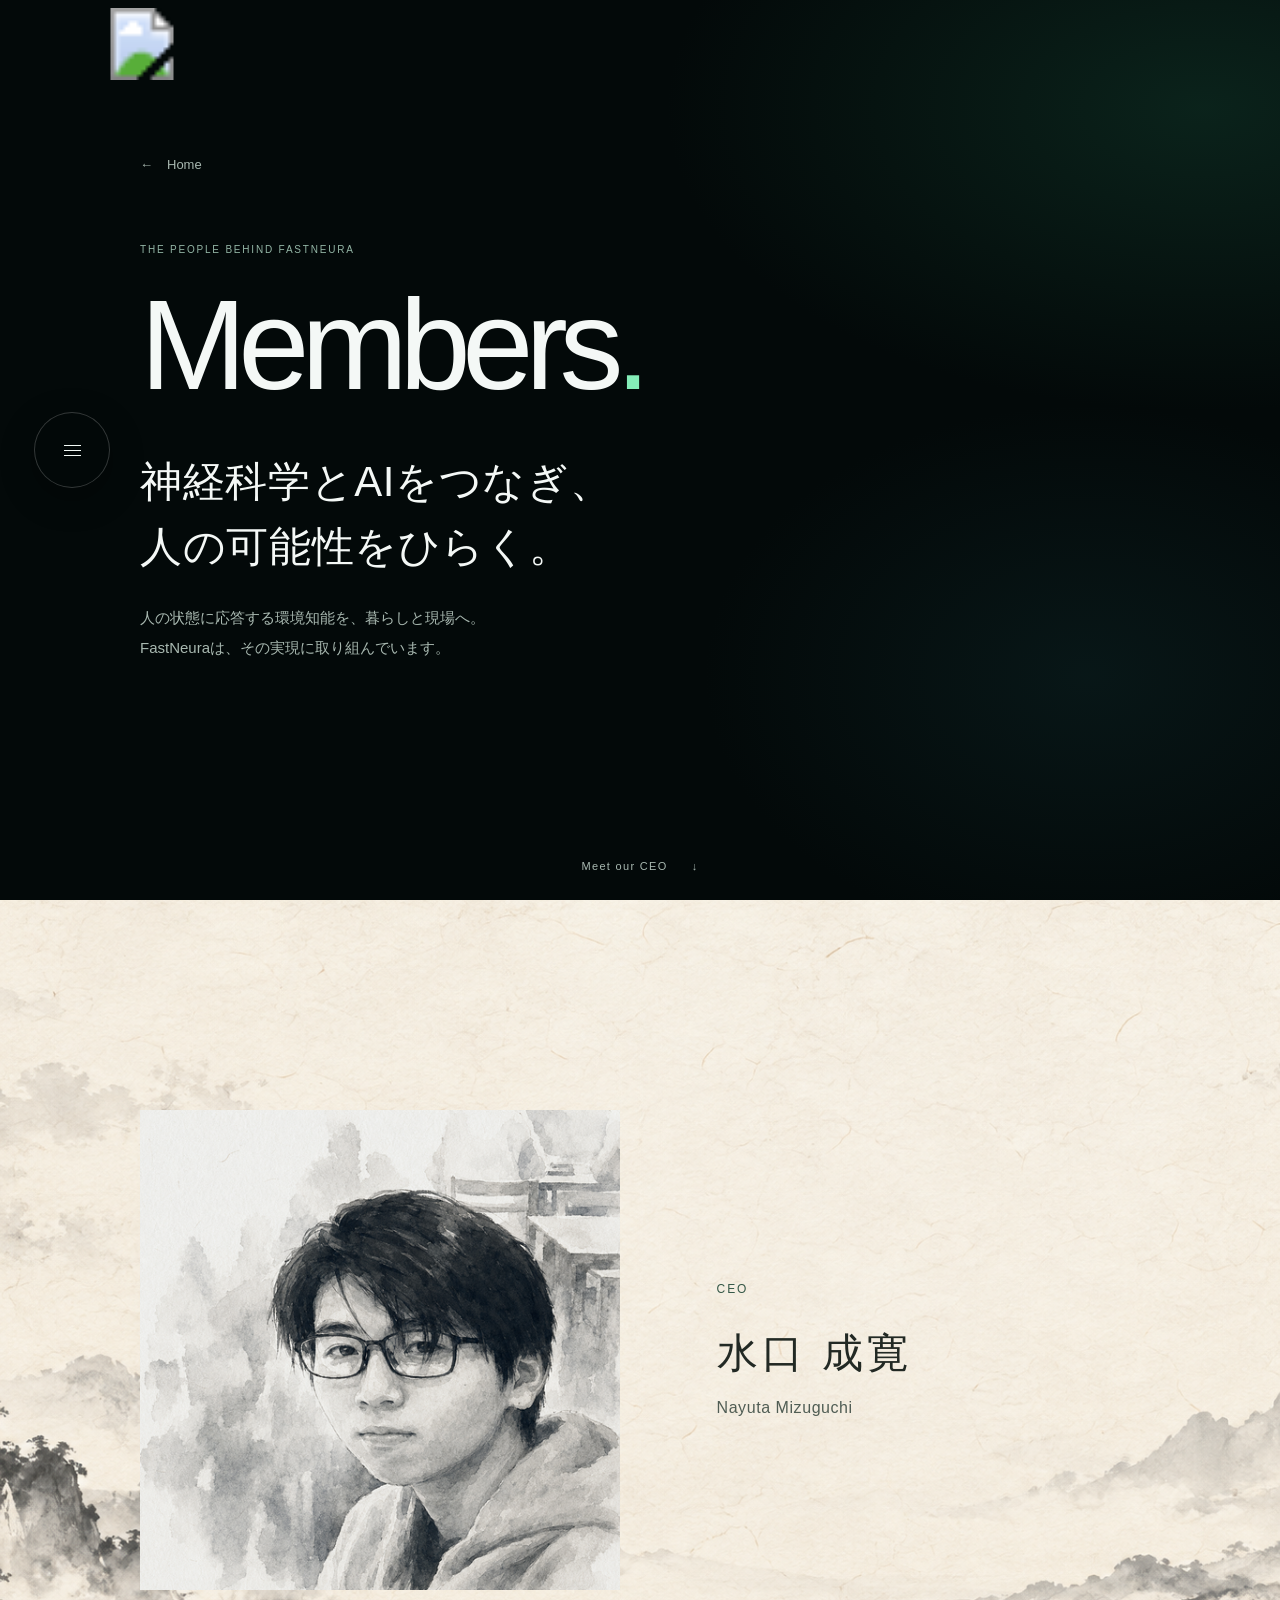
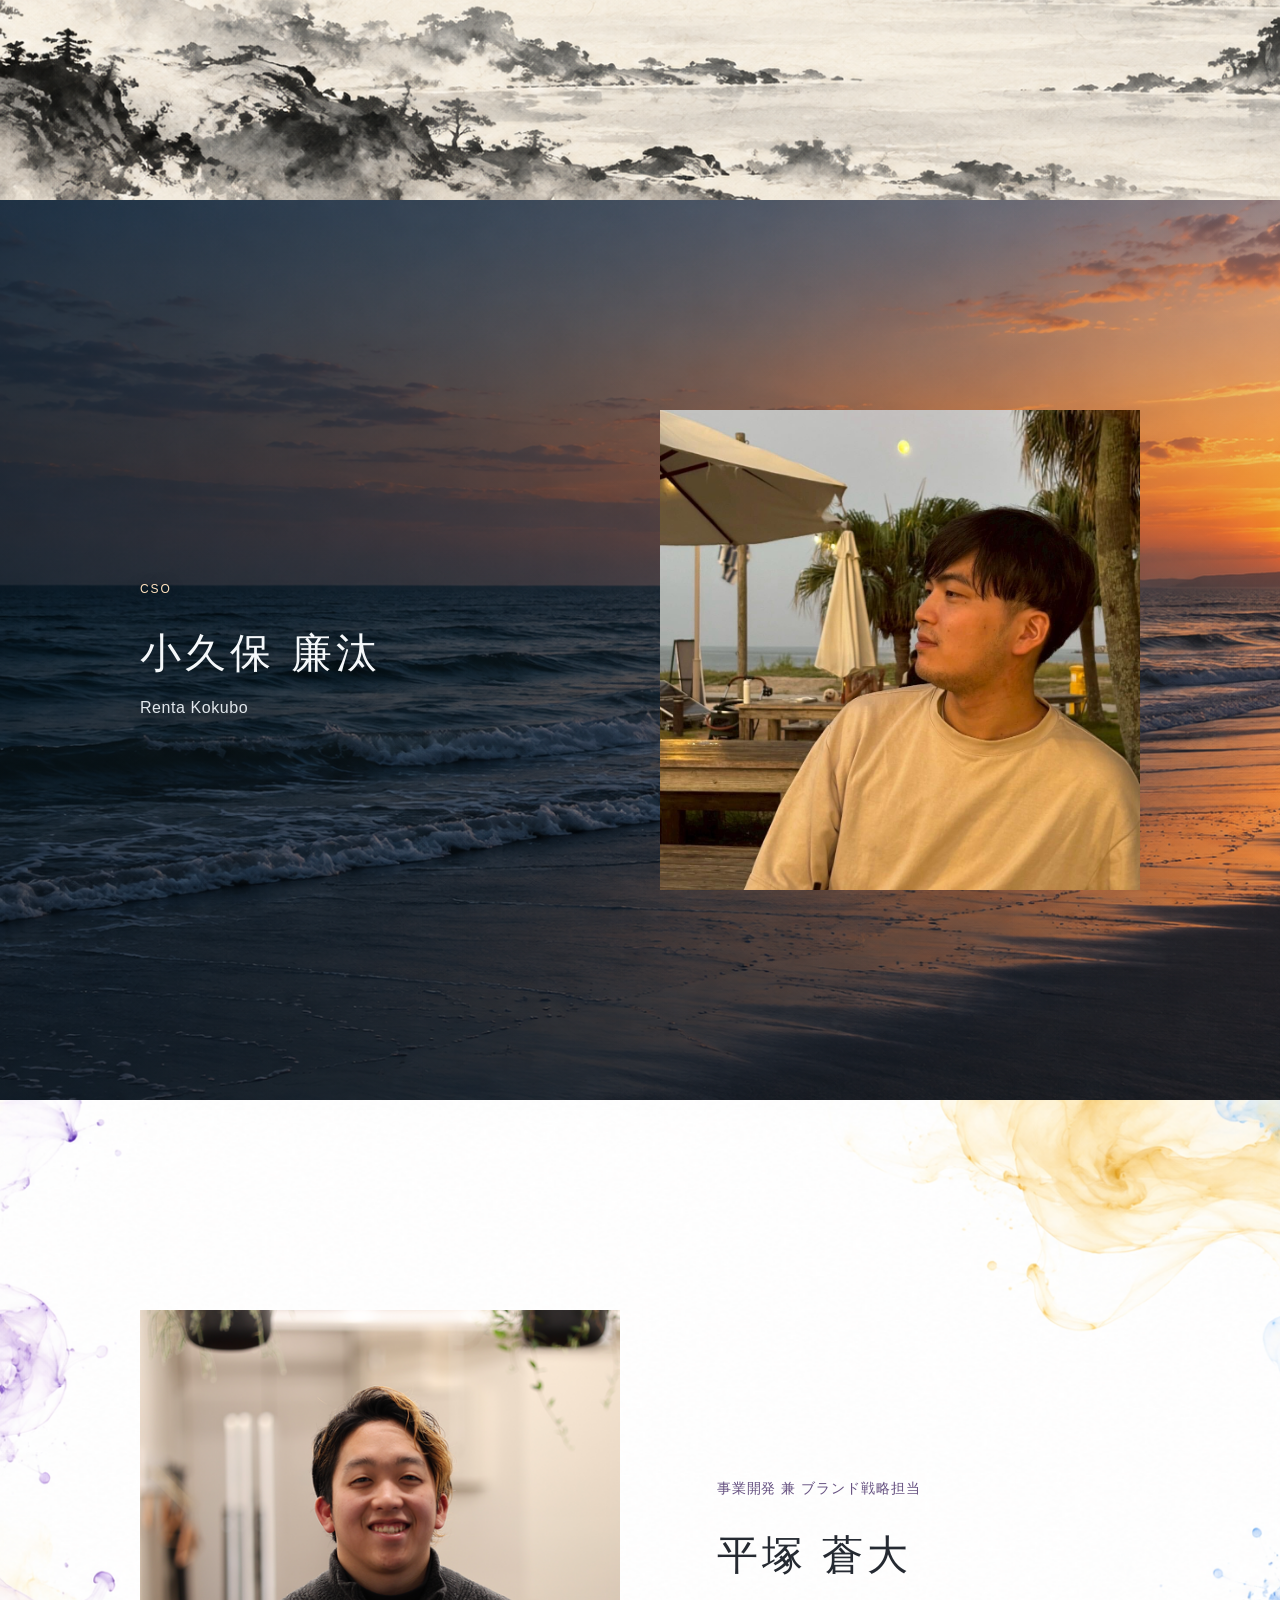
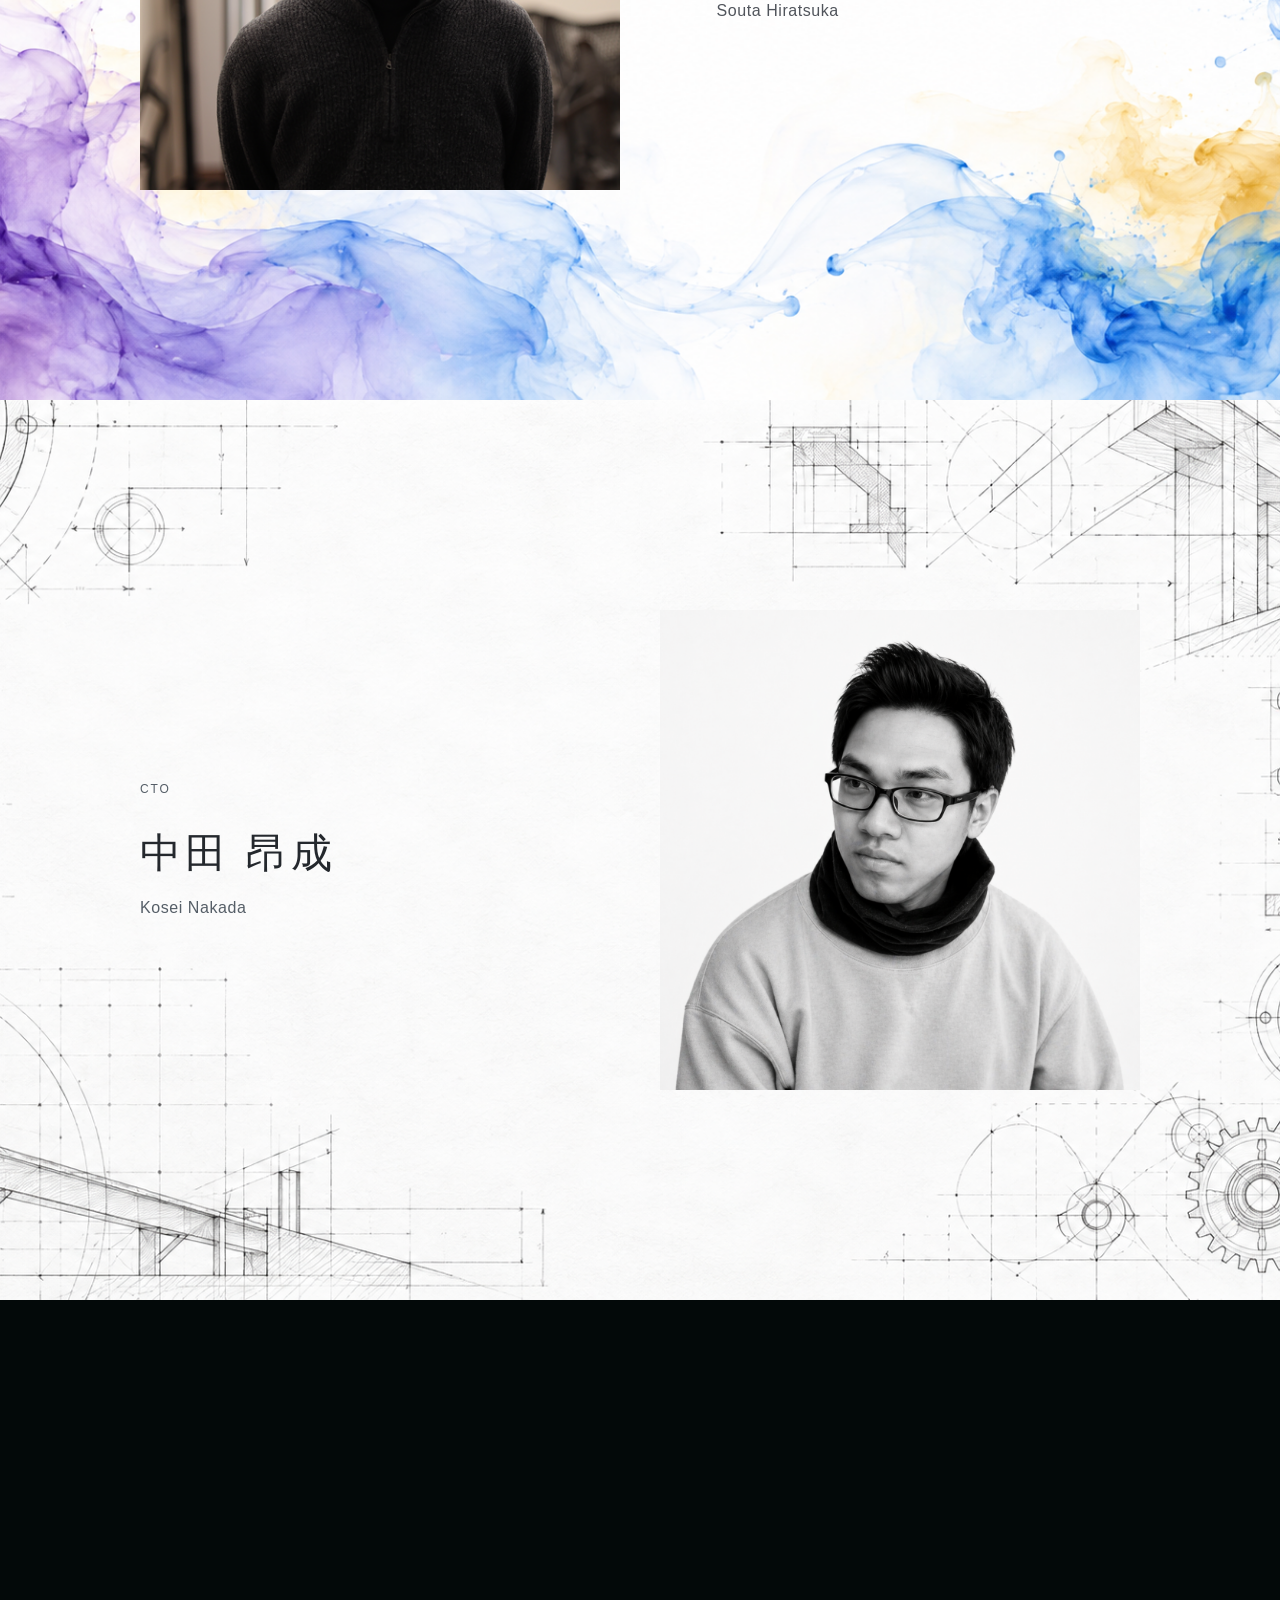
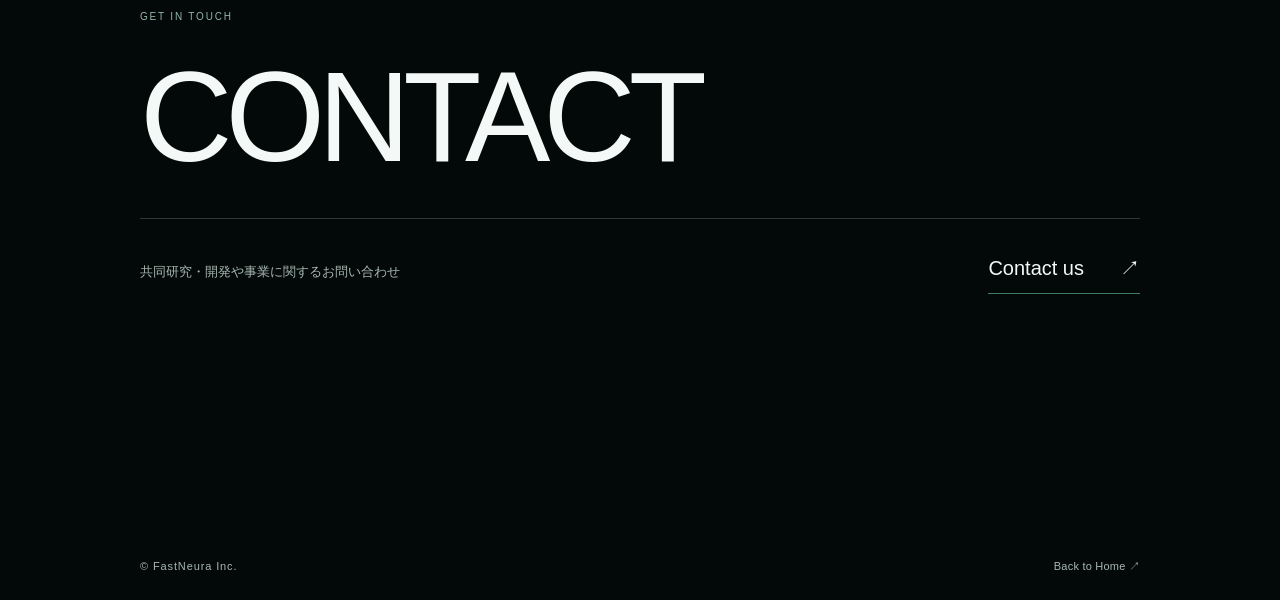
==== commit 51378aa0: "Refresh header logo asset" ====
--- a/members.html
+++ b/members.html
@@ -5,7 +5,7 @@
   <meta name="viewport" content="width=device-width,initial-scale=1,viewport-fit=cover">
   <meta name="description" content="FastNeuraのメンバー紹介。CEO 水口 成寛、CSO 小久保 廉汰、事業開発 兼 ブランド戦略担当 平塚 蒼大、CTO 中田 昂成。神経科学とAIをつなぎ、人の状態に応答する環境知能を暮らしと現場へ。">
   <title>Members | FastNeura</title>
-  <link rel="stylesheet" href="style.css?v=20261106-1">
+  <link rel="stylesheet" href="style.css?v=20261106-2">
   <link rel="stylesheet" href="members.css?v=20261030-12">
 </head>
 <body data-page="members">
--- a/style.css
+++ b/style.css
@@ -1,4 +1,4 @@
-:root{--bg:#f4f5f2;--ink:#101612;--muted:#6d7971;--line:#d7ddd8;--green:#78e1ad;--dark:#030909;--max:1180px;font-family:Inter,-apple-system,BlinkMacSystemFont,"Segoe UI","Helvetica Neue",Arial,"Noto Sans JP",sans-serif}*{box-sizing:border-box}html{scroll-behavior:smooth;scroll-snap-type:y mandatory;scroll-padding:0}body{margin:0;background:var(--bg);color:var(--ink);line-height:1.7;overscroll-behavior-y:none}a{color:inherit;text-decoration:none}.wrap{width:min(calc(100% - 48px),var(--max));margin-inline:auto}.site-header{position:absolute;inset:0 0 auto;z-index:20;min-height:88px;display:flex;align-items:center;justify-content:space-between;padding:0 max(24px,calc((100vw - var(--max))/2));color:#effaf4}.brand{display:flex;align-items:center;width:184px;height:72px;font-size:0;line-height:0;background:url("[data-uri]") center/contain no-repeat}.brand span{display:none}.nav{display:none}.desktop-orbit-nav{position:fixed;left:34px;top:50%;z-index:45;width:76px;height:76px;transform:translateY(-50%)}.orbit-toggle,.orbit-link{position:absolute;left:0;top:0;width:76px;height:76px;border-radius:50%;display:flex;align-items:center;justify-content:center;border:1px solid #ffffff32;background:rgba(3,9,9,.72);backdrop-filter:blur(14px);-webkit-backdrop-filter:blur(14px);color:#f3faf6;box-shadow:0 10px 35px #0005;transition:transform .42s cubic-bezier(.22,.8,.2,1),opacity .3s ease,background .25s ease,border-color .25s ease}.orbit-toggle{z-index:6;cursor:default}.orbit-toggle::before,.orbit-toggle::after,.orbit-toggle span{content:"";position:absolute;width:17px;height:1px;background:#f3faf6;transition:transform .3s ease}.orbit-toggle::before{transform:translateY(-5px)}.orbit-toggle::after{transform:translateY(5px)}.orbit-toggle span{transform:none}.orbit-link{opacity:0;pointer-events:none;font-size:11px;font-weight:500;line-height:1.15;text-align:center;letter-spacing:.015em;padding:10px}.desktop-orbit-nav:hover .orbit-link,.desktop-orbit-nav:focus-within .orbit-link{opacity:1;pointer-events:auto}.desktop-orbit-nav:hover .orbit-toggle,.desktop-orbit-nav:focus-within .orbit-toggle{background:rgba(9,23,18,.88);border-color:#ffffff52}.desktop-orbit-nav:hover .orbit-toggle::before,.desktop-orbit-nav:focus-within .orbit-toggle::before{transform:rotate(45deg)}.desktop-orbit-nav:hover .orbit-toggle::after,.desktop-orbit-nav:focus-within .orbit-toggle::after{transform:rotate(-45deg)}.desktop-orbit-nav:hover .orbit-toggle span,.desktop-orbit-nav:focus-within .orbit-toggle span{opacity:0}.desktop-orbit-nav:hover .orbit-link:hover,.desktop-orbit-nav:focus-within .orbit-link:focus-visible{background:rgba(21,48,37,.94);border-color:#8ee9ba}.orbit-link:nth-of-type(1){transform:translate(0,0) scale(.7)}.orbit-link:nth-of-type(2){transform:translate(0,0) scale(.7)}.orbit-link:nth-of-type(3){transform:translate(0,0) scale(.7)}.orbit-link:nth-of-type(4){transform:translate(0,0) scale(.7)}.orbit-link:nth-of-type(5){transform:translate(0,0) scale(.7)}.desktop-orbit-nav:hover .orbit-link:nth-of-type(1),.desktop-orbit-nav:focus-within .orbit-link:nth-of-type(1){transform:translate(88px,-150px) scale(1)}.desktop-orbit-nav:hover .orbit-link:nth-of-type(2),.desktop-orbit-nav:focus-within .orbit-link:nth-of-type(2){transform:translate(138px,-80px) scale(1)}.desktop-orbit-nav:hover .orbit-link:nth-of-type(3),.desktop-orbit-nav:focus-within .orbit-link:nth-of-type(3){transform:translate(158px,0) scale(1)}.desktop-orbit-nav:hover .orbit-link:nth-of-type(4),.desktop-orbit-nav:focus-within .orbit-link:nth-of-type(4){transform:translate(138px,80px) scale(1)}.desktop-orbit-nav:hover .orbit-link:nth-of-type(5),.desktop-orbit-nav:focus-within .orbit-link:nth-of-type(5){transform:translate(88px,150px) scale(1)}.mobile-menu-toggle,.mobile-menu-panel{display:none}.hero{position:relative;min-height:100svh;background:var(--dark);color:white;overflow:hidden}#waves{position:absolute;inset:0;width:100%;height:100%;display:block}.hero-vignette{position:absolute;inset:0;pointer-events:none;background:radial-gradient(ellipse 95% 72% at 50% 35%,transparent 24%,rgba(0,0,0,.22) 72%,rgba(0,0,0,.58) 100%)}.hero-grain{position:absolute;inset:0;pointer-events:none;opacity:.10}.hero-inner{position:relative;z-index:2;min-height:100svh;display:flex;flex-direction:column;justify-content:center;align-items:flex-end;padding:120px 0 80px}.hero-kicker{width:min(42vw,520px);font-family:"Avenir Next","Helvetica Neue",Helvetica,"Segoe UI",Arial,sans-serif;font-size:clamp(52px,5.5vw,88px);font-weight:300;line-height:.96;letter-spacing:-.045em;color:#fff;margin-bottom:24px;text-align:left;white-space:nowrap;text-shadow:0 3px 20px #000b;transform:translate(clamp(80px,10vw,180px),-15svh);font-kerning:normal;font-feature-settings:"kern" 1}.hero-kicker a{display:inline-block;cursor:pointer;border-bottom:1px solid transparent}.hero-kicker a:hover,.hero-kicker a:focus-visible{border-color:#ffffffaa}.hero-sync{color:#63e6c7}.hero h1{margin:0;width:min(42vw,520px);color:#fff;font-family:"Hiragino Mincho ProN","Hiragino Mincho Pro","Yu Mincho","YuMincho","Noto Serif JP",serif;font-size:clamp(24px,2.8vw,45px);font-weight:500;letter-spacing:.035em;line-height:1.48;text-align:left;text-shadow:0 4px 30px #000c,0 1px 6px #000a;transform:translate(clamp(80px,10vw,180px),-15svh)}.hero h1 span{display:block;white-space:nowrap}.hero-term{display:inline;font:inherit;font-family:inherit;font-size:inherit;font-weight:inherit;line-height:inherit;letter-spacing:inherit;color:inherit;text-shadow:inherit;background:transparent;border:0;padding:0;margin:0;cursor:pointer;vertical-align:baseline;appearance:none;-webkit-appearance:none}.hero-term:hover{color:inherit}.hero-term:focus-visible{outline:1px solid #ffffffaa;outline-offset:4px;border-radius:2px}.hero-bottom{position:absolute;left:0;right:0;bottom:52px;display:flex;justify-content:space-between;gap:32px;align-items:end;border-top:1px solid #ffffff28;padding-top:20px}.hero-bottom p{margin:0;max-width:720px;color:#d4e1db;font-size:clamp(14px,1.5vw,18px)}.scroll{font-size:10px;letter-spacing:.12em;color:#95aaa0;white-space:nowrap}.modal-backdrop{position:fixed;inset:0;z-index:100;background:#020706cc;display:none;align-items:center;justify-content:center;padding:24px}.modal-backdrop.open{display:flex}.modal{width:min(560px,100%);background:#0a1310;color:#edf5f1;border:1px solid #ffffff2b;border-radius:18px;padding:32px;box-shadow:0 24px 80px #000b}.modal-head{display:flex;align-items:center;justify-content:space-between;gap:20px;margin-bottom:18px}.modal h2{font-family:"Hiragino Mincho ProN","Yu Mincho",serif;font-size:32px;letter-spacing:.04em}.modal p{margin:0;color:#c8d6cf;font-size:16px;line-height:1.9}.modal-close{width:42px;height:42px;border-radius:50%;border:1px solid #ffffff36;background:transparent;color:#fff;font-size:22px;cursor:pointer}main>section{min-height:100svh;scroll-snap-align:start;scroll-snap-stop:always}section{padding:120px 0}.section-head{display:grid;grid-template-columns:180px 1fr;gap:44px;margin-bottom:64px}.eyebrow{font-size:12px;letter-spacing:.14em;text-transform:uppercase;color:var(--muted)}h2{margin:0;font-size:clamp(34px,5vw,68px);line-height:1.08;letter-spacing:-.05em;font-weight:500}.lead{font-size:clamp(18px,2vw,27px);line-height:1.7;max-width:950px;margin:0}.muted{color:var(--muted)}.sync-intro{background:#fff}.sync-title{font-size:clamp(56px,10vw,140px);line-height:.9;letter-spacing:-.075em;margin:0 0 60px;font-weight:520}.sync-copy{display:grid;grid-template-columns:1fr 1fr;gap:80px;align-items:start}.sync-copy h2{font-size:clamp(30px,4.2vw,58px)}.sync-copy p{font-size:18px;margin:0;color:#4e5a53}.principles{padding-top:20px;background:#fff}.principle{display:grid;grid-template-columns:100px 1fr;gap:34px;padding:38px 0;border-top:1px solid var(--line)}.principle:last-child{border-bottom:1px solid var(--line)}.num{font-size:14px;color:#7a8a80;letter-spacing:.08em}.principle p{margin:0;font-size:clamp(22px,3vw,40px);line-height:1.45;letter-spacing:-.03em;max-width:1000px}.about{background:#101713;color:#edf3ef}.about .eyebrow,.about .muted{color:#92a398}.about p{font-size:clamp(18px,2vw,27px);line-height:1.9;margin:0;max-width:1000px;color:#d1dbd5}.service{background:#e9ede9}.service-intro{max-width:820px;margin:24px 0 70px;font-size:18px;color:#556159}.service-grid{display:grid;grid-template-columns:repeat(3,1fr);gap:1px;background:#cfd7d1;border:1px solid #cfd7d1}.service-card{background:#f7f8f6;padding:40px;min-height:340px;display:flex;flex-direction:column}.service-card .num{margin-bottom:auto}.service-card h3{font-size:28px;margin:52px 0 16px;letter-spacing:-.035em}.service-card p{margin:0;color:#637067}.partners{background:#fff}.partners-list{margin-top:58px;border-top:1px solid var(--line)}.partner{display:grid;grid-template-columns:280px 1fr;gap:46px;padding:26px 0;border-bottom:1px solid var(--line)}.partner strong{font-size:18px;font-weight:550}.partner span{color:#5f6c64}.contact-section{background:#08100c;color:#eff5f1;padding:120px 0 70px}.contact-section h2{font-size:clamp(56px,10vw,138px);margin-bottom:30px}.contact-row{display:flex;justify-content:space-between;gap:30px;align-items:end;border-top:1px solid #ffffff25;padding-top:28px}.contact-row p{margin:0;color:#afbeb6}.contact-link{font-size:22px;border-bottom:1px solid #9bdab9;padding-bottom:4px}.site-footer{background:#08100c;color:#6f8278;padding:0 0 36px;font-size:11px;letter-spacing:.08em;scroll-snap-align:end}@media(max-width:900px){.brand{width:156px;height:62px}.desktop-orbit-nav{display:none}.site-header{position:absolute;min-height:80px;padding:0 18px}.mobile-menu-toggle{display:flex;width:44px;height:44px;border-radius:50%;border:1px solid #ffffff38;background:#07100dcc;color:#fff;align-items:center;justify-content:center;position:relative;z-index:52}.mobile-menu-toggle::before,.mobile-menu-toggle::after,.mobile-menu-toggle span{content:"";position:absolute;width:17px;height:1px;background:#fff;transition:transform .25s ease,opacity .25s ease}.mobile-menu-toggle::before{transform:translateY(-5px)}.mobile-menu-toggle::after{transform:translateY(5px)}.mobile-menu-toggle.is-open::before{transform:rotate(45deg)}.mobile-menu-toggle.is-open::after{transform:rotate(-45deg)}.mobile-menu-toggle.is-open span{opacity:0}.mobile-menu-panel{display:flex;position:fixed;z-index:50;left:14px;right:14px;top:70px;flex-direction:column;background:#07100df2;color:#f4faf6;border:1px solid #ffffff28;border-radius:18px;padding:14px;backdrop-filter:blur(18px);-webkit-backdrop-filter:blur(18px);opacity:0;transform:translateY(-10px);pointer-events:none;transition:opacity .24s ease,transform .24s ease}.mobile-menu-panel.open{opacity:1;transform:translateY(0);pointer-events:auto}.mobile-menu-panel a{padding:14px 12px;border-bottom:1px solid #ffffff18;font-size:14px}.mobile-menu-panel a:last-child{border-bottom:0}}@media(max-width:600px){.wrap{width:min(calc(100% - 32px),var(--max))}.hero-inner{align-items:flex-start;padding-top:110px;padding-bottom:120px}.hero-kicker,.hero h1{width:100%;transform:translateY(-10svh)}.hero-kicker{font-size:clamp(42px,13vw,62px);text-align:left;letter-spacing:-.035em}.hero h1{font-size:clamp(24px,6.2vw,34px);line-height:1.55}.hero h1 span{white-space:normal}.hero-bottom{bottom:34px;align-items:start;flex-direction:column;gap:10px}.modal{padding:24px}.modal h2{font-size:27px}section{padding:84px 0}.section-head{grid-template-columns:1fr;gap:16px;margin-bottom:42px}.sync-copy{grid-template-columns:1fr;gap:28px}.principle{grid-template-columns:56px 1fr;gap:18px}.service-grid{grid-template-columns:1fr}.service-card{min-height:auto}.service-card .num{margin-bottom:36px}.partner{grid-template-columns:1fr;gap:8px}.contact-row{flex-direction:column;align-items:flex-start}}
+:root{--bg:#f4f5f2;--ink:#101612;--muted:#6d7971;--line:#d7ddd8;--green:#78e1ad;--dark:#030909;--max:1180px;font-family:Inter,-apple-system,BlinkMacSystemFont,"Segoe UI","Helvetica Neue",Arial,"Noto Sans JP",sans-serif}*{box-sizing:border-box}html{scroll-behavior:smooth;scroll-snap-type:y mandatory;scroll-padding:0}body{margin:0;background:var(--bg);color:var(--ink);line-height:1.7;overscroll-behavior-y:none}a{color:inherit;text-decoration:none}.wrap{width:min(calc(100% - 48px),var(--max));margin-inline:auto}.site-header{position:absolute;inset:0 0 auto;z-index:20;min-height:88px;display:flex;align-items:center;justify-content:space-between;padding:0 max(24px,calc((100vw - var(--max))/2));color:#effaf4}.brand{display:flex;align-items:center;width:184px;height:72px;font-size:0;line-height:0;background:url("assets/fastneura-logo.svg") center/contain no-repeat}.brand span{display:none}.nav{display:none}.desktop-orbit-nav{position:fixed;left:34px;top:50%;z-index:45;width:76px;height:76px;transform:translateY(-50%)}.orbit-toggle,.orbit-link{position:absolute;left:0;top:0;width:76px;height:76px;border-radius:50%;display:flex;align-items:center;justify-content:center;border:1px solid #ffffff32;background:rgba(3,9,9,.72);backdrop-filter:blur(14px);-webkit-backdrop-filter:blur(14px);color:#f3faf6;box-shadow:0 10px 35px #0005;transition:transform .42s cubic-bezier(.22,.8,.2,1),opacity .3s ease,background .25s ease,border-color .25s ease}.orbit-toggle{z-index:6;cursor:default}.orbit-toggle::before,.orbit-toggle::after,.orbit-toggle span{content:"";position:absolute;width:17px;height:1px;background:#f3faf6;transition:transform .3s ease}.orbit-toggle::before{transform:translateY(-5px)}.orbit-toggle::after{transform:translateY(5px)}.orbit-toggle span{transform:none}.orbit-link{opacity:0;pointer-events:none;font-size:11px;font-weight:500;line-height:1.15;text-align:center;letter-spacing:.015em;padding:10px}.desktop-orbit-nav:hover .orbit-link,.desktop-orbit-nav:focus-within .orbit-link{opacity:1;pointer-events:auto}.desktop-orbit-nav:hover .orbit-toggle,.desktop-orbit-nav:focus-within .orbit-toggle{background:rgba(9,23,18,.88);border-color:#ffffff52}.desktop-orbit-nav:hover .orbit-toggle::before,.desktop-orbit-nav:focus-within .orbit-toggle::before{transform:rotate(45deg)}.desktop-orbit-nav:hover .orbit-toggle::after,.desktop-orbit-nav:focus-within .orbit-toggle::after{transform:rotate(-45deg)}.desktop-orbit-nav:hover .orbit-toggle span,.desktop-orbit-nav:focus-within .orbit-toggle span{opacity:0}.desktop-orbit-nav:hover .orbit-link:hover,.desktop-orbit-nav:focus-within .orbit-link:focus-visible{background:rgba(21,48,37,.94);border-color:#8ee9ba}.orbit-link:nth-of-type(1){transform:translate(0,0) scale(.7)}.orbit-link:nth-of-type(2){transform:translate(0,0) scale(.7)}.orbit-link:nth-of-type(3){transform:translate(0,0) scale(.7)}.orbit-link:nth-of-type(4){transform:translate(0,0) scale(.7)}.orbit-link:nth-of-type(5){transform:translate(0,0) scale(.7)}.desktop-orbit-nav:hover .orbit-link:nth-of-type(1),.desktop-orbit-nav:focus-within .orbit-link:nth-of-type(1){transform:translate(88px,-150px) scale(1)}.desktop-orbit-nav:hover .orbit-link:nth-of-type(2),.desktop-orbit-nav:focus-within .orbit-link:nth-of-type(2){transform:translate(138px,-80px) scale(1)}.desktop-orbit-nav:hover .orbit-link:nth-of-type(3),.desktop-orbit-nav:focus-within .orbit-link:nth-of-type(3){transform:translate(158px,0) scale(1)}.desktop-orbit-nav:hover .orbit-link:nth-of-type(4),.desktop-orbit-nav:focus-within .orbit-link:nth-of-type(4){transform:translate(138px,80px) scale(1)}.desktop-orbit-nav:hover .orbit-link:nth-of-type(5),.desktop-orbit-nav:focus-within .orbit-link:nth-of-type(5){transform:translate(88px,150px) scale(1)}.mobile-menu-toggle,.mobile-menu-panel{display:none}.hero{position:relative;min-height:100svh;background:var(--dark);color:white;overflow:hidden}#waves{position:absolute;inset:0;width:100%;height:100%;display:block}.hero-vignette{position:absolute;inset:0;pointer-events:none;background:radial-gradient(ellipse 95% 72% at 50% 35%,transparent 24%,rgba(0,0,0,.22) 72%,rgba(0,0,0,.58) 100%)}.hero-grain{position:absolute;inset:0;pointer-events:none;opacity:.10}.hero-inner{position:relative;z-index:2;min-height:100svh;display:flex;flex-direction:column;justify-content:center;align-items:flex-end;padding:120px 0 80px}.hero-kicker{width:min(42vw,520px);font-family:"Avenir Next","Helvetica Neue",Helvetica,"Segoe UI",Arial,sans-serif;font-size:clamp(52px,5.5vw,88px);font-weight:300;line-height:.96;letter-spacing:-.045em;color:#fff;margin-bottom:24px;text-align:left;white-space:nowrap;text-shadow:0 3px 20px #000b;transform:translate(clamp(80px,10vw,180px),-15svh);font-kerning:normal;font-feature-settings:"kern" 1}.hero-kicker a{display:inline-block;cursor:pointer;border-bottom:1px solid transparent}.hero-kicker a:hover,.hero-kicker a:focus-visible{border-color:#ffffffaa}.hero-sync{color:#63e6c7}.hero h1{margin:0;width:min(42vw,520px);color:#fff;font-family:"Hiragino Mincho ProN","Hiragino Mincho Pro","Yu Mincho","YuMincho","Noto Serif JP",serif;font-size:clamp(24px,2.8vw,45px);font-weight:500;letter-spacing:.035em;line-height:1.48;text-align:left;text-shadow:0 4px 30px #000c,0 1px 6px #000a;transform:translate(clamp(80px,10vw,180px),-15svh)}.hero h1 span{display:block;white-space:nowrap}.hero-term{display:inline;font:inherit;font-family:inherit;font-size:inherit;font-weight:inherit;line-height:inherit;letter-spacing:inherit;color:inherit;text-shadow:inherit;background:transparent;border:0;padding:0;margin:0;cursor:pointer;vertical-align:baseline;appearance:none;-webkit-appearance:none}.hero-term:hover{color:inherit}.hero-term:focus-visible{outline:1px solid #ffffffaa;outline-offset:4px;border-radius:2px}.hero-bottom{position:absolute;left:0;right:0;bottom:52px;display:flex;justify-content:space-between;gap:32px;align-items:end;border-top:1px solid #ffffff28;padding-top:20px}.hero-bottom p{margin:0;max-width:720px;color:#d4e1db;font-size:clamp(14px,1.5vw,18px)}.scroll{font-size:10px;letter-spacing:.12em;color:#95aaa0;white-space:nowrap}.modal-backdrop{position:fixed;inset:0;z-index:100;background:#020706cc;display:none;align-items:center;justify-content:center;padding:24px}.modal-backdrop.open{display:flex}.modal{width:min(560px,100%);background:#0a1310;color:#edf5f1;border:1px solid #ffffff2b;border-radius:18px;padding:32px;box-shadow:0 24px 80px #000b}.modal-head{display:flex;align-items:center;justify-content:space-between;gap:20px;margin-bottom:18px}.modal h2{font-family:"Hiragino Mincho ProN","Yu Mincho",serif;font-size:32px;letter-spacing:.04em}.modal p{margin:0;color:#c8d6cf;font-size:16px;line-height:1.9}.modal-close{width:42px;height:42px;border-radius:50%;border:1px solid #ffffff36;background:transparent;color:#fff;font-size:22px;cursor:pointer}main>section{min-height:100svh;scroll-snap-align:start;scroll-snap-stop:always}section{padding:120px 0}.section-head{display:grid;grid-template-columns:180px 1fr;gap:44px;margin-bottom:64px}.eyebrow{font-size:12px;letter-spacing:.14em;text-transform:uppercase;color:var(--muted)}h2{margin:0;font-size:clamp(34px,5vw,68px);line-height:1.08;letter-spacing:-.05em;font-weight:500}.lead{font-size:clamp(18px,2vw,27px);line-height:1.7;max-width:950px;margin:0}.muted{color:var(--muted)}.sync-intro{background:#fff}.sync-title{font-size:clamp(56px,10vw,140px);line-height:.9;letter-spacing:-.075em;margin:0 0 60px;font-weight:520}.sync-copy{display:grid;grid-template-columns:1fr 1fr;gap:80px;align-items:start}.sync-copy h2{font-size:clamp(30px,4.2vw,58px)}.sync-copy p{font-size:18px;margin:0;color:#4e5a53}.principles{padding-top:20px;background:#fff}.principle{display:grid;grid-template-columns:100px 1fr;gap:34px;padding:38px 0;border-top:1px solid var(--line)}.principle:last-child{border-bottom:1px solid var(--line)}.num{font-size:14px;color:#7a8a80;letter-spacing:.08em}.principle p{margin:0;font-size:clamp(22px,3vw,40px);line-height:1.45;letter-spacing:-.03em;max-width:1000px}.about{background:#101713;color:#edf3ef}.about .eyebrow,.about .muted{color:#92a398}.about p{font-size:clamp(18px,2vw,27px);line-height:1.9;margin:0;max-width:1000px;color:#d1dbd5}.service{background:#e9ede9}.service-intro{max-width:820px;margin:24px 0 70px;font-size:18px;color:#556159}.service-grid{display:grid;grid-template-columns:repeat(3,1fr);gap:1px;background:#cfd7d1;border:1px solid #cfd7d1}.service-card{background:#f7f8f6;padding:40px;min-height:340px;display:flex;flex-direction:column}.service-card .num{margin-bottom:auto}.service-card h3{font-size:28px;margin:52px 0 16px;letter-spacing:-.035em}.service-card p{margin:0;color:#637067}.partners{background:#fff}.partners-list{margin-top:58px;border-top:1px solid var(--line)}.partner{display:grid;grid-template-columns:280px 1fr;gap:46px;padding:26px 0;border-bottom:1px solid var(--line)}.partner strong{font-size:18px;font-weight:550}.partner span{color:#5f6c64}.contact-section{background:#08100c;color:#eff5f1;padding:120px 0 70px}.contact-section h2{font-size:clamp(56px,10vw,138px);margin-bottom:30px}.contact-row{display:flex;justify-content:space-between;gap:30px;align-items:end;border-top:1px solid #ffffff25;padding-top:28px}.contact-row p{margin:0;color:#afbeb6}.contact-link{font-size:22px;border-bottom:1px solid #9bdab9;padding-bottom:4px}.site-footer{background:#08100c;color:#6f8278;padding:0 0 36px;font-size:11px;letter-spacing:.08em;scroll-snap-align:end}@media(max-width:900px){.brand{width:156px;height:62px}.desktop-orbit-nav{display:none}.site-header{position:absolute;min-height:80px;padding:0 18px}.mobile-menu-toggle{display:flex;width:44px;height:44px;border-radius:50%;border:1px solid #ffffff38;background:#07100dcc;color:#fff;align-items:center;justify-content:center;position:relative;z-index:52}.mobile-menu-toggle::before,.mobile-menu-toggle::after,.mobile-menu-toggle span{content:"";position:absolute;width:17px;height:1px;background:#fff;transition:transform .25s ease,opacity .25s ease}.mobile-menu-toggle::before{transform:translateY(-5px)}.mobile-menu-toggle::after{transform:translateY(5px)}.mobile-menu-toggle.is-open::before{transform:rotate(45deg)}.mobile-menu-toggle.is-open::after{transform:rotate(-45deg)}.mobile-menu-toggle.is-open span{opacity:0}.mobile-menu-panel{display:flex;position:fixed;z-index:50;left:14px;right:14px;top:70px;flex-direction:column;background:#07100df2;color:#f4faf6;border:1px solid #ffffff28;border-radius:18px;padding:14px;backdrop-filter:blur(18px);-webkit-backdrop-filter:blur(18px);opacity:0;transform:translateY(-10px);pointer-events:none;transition:opacity .24s ease,transform .24s ease}.mobile-menu-panel.open{opacity:1;transform:translateY(0);pointer-events:auto}.mobile-menu-panel a{padding:14px 12px;border-bottom:1px solid #ffffff18;font-size:14px}.mobile-menu-panel a:last-child{border-bottom:0}}@media(max-width:600px){.wrap{width:min(calc(100% - 32px),var(--max))}.hero-inner{align-items:flex-start;padding-top:110px;padding-bottom:120px}.hero-kicker,.hero h1{width:100%;transform:translateY(-10svh)}.hero-kicker{font-size:clamp(42px,13vw,62px);text-align:left;letter-spacing:-.035em}.hero h1{font-size:clamp(24px,6.2vw,34px);line-height:1.55}.hero h1 span{white-space:normal}.hero-bottom{bottom:34px;align-items:start;flex-direction:column;gap:10px}.modal{padding:24px}.modal h2{font-size:27px}section{padding:84px 0}.section-head{grid-template-columns:1fr;gap:16px;margin-bottom:42px}.sync-copy{grid-template-columns:1fr;gap:28px}.principle{grid-template-columns:56px 1fr;gap:18px}.service-grid{grid-template-columns:1fr}.service-card{min-height:auto}.service-card .num{margin-bottom:36px}.partner{grid-template-columns:1fr;gap:8px}.contact-row{flex-direction:column;align-items:flex-start}}
 .footer-members{float:right;color:#c6e5d4;letter-spacing:.02em}
 .footer-members:hover{color:#84edb8}
 .orbit-toggle{cursor:pointer}
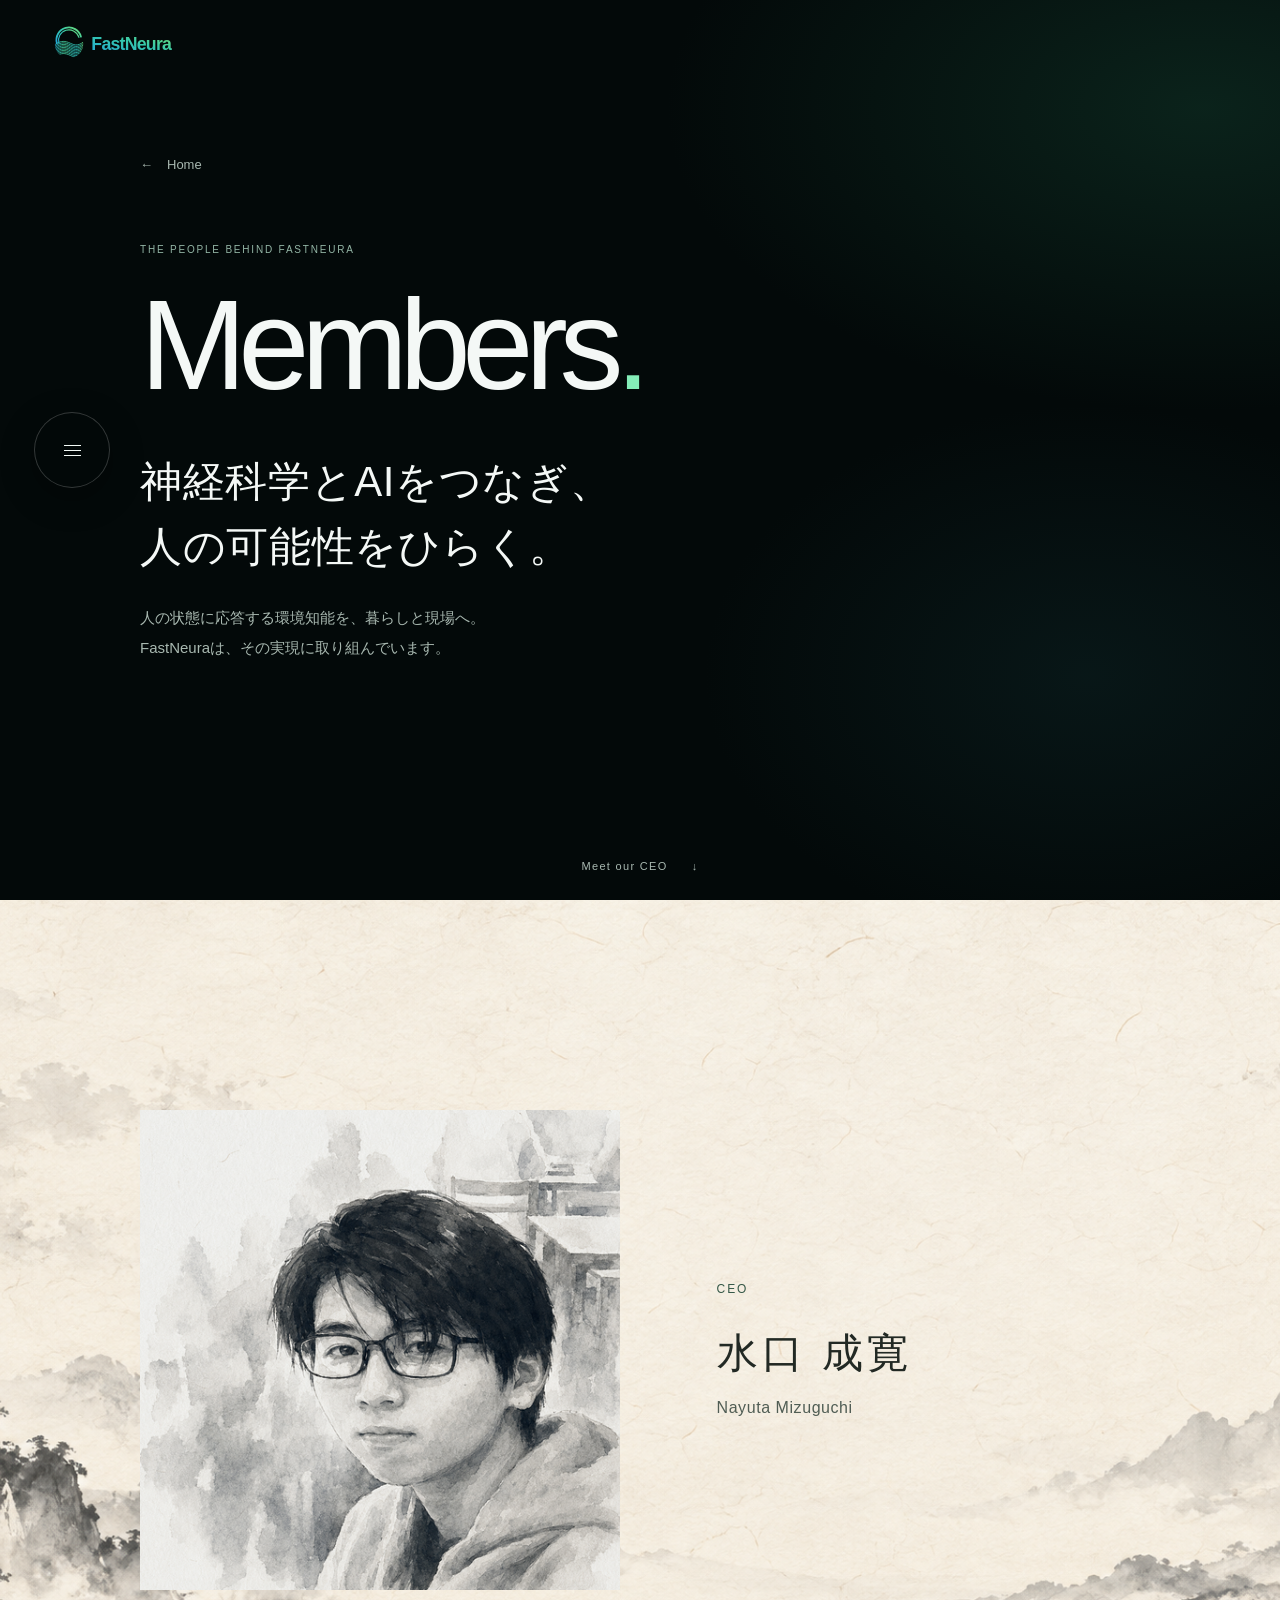
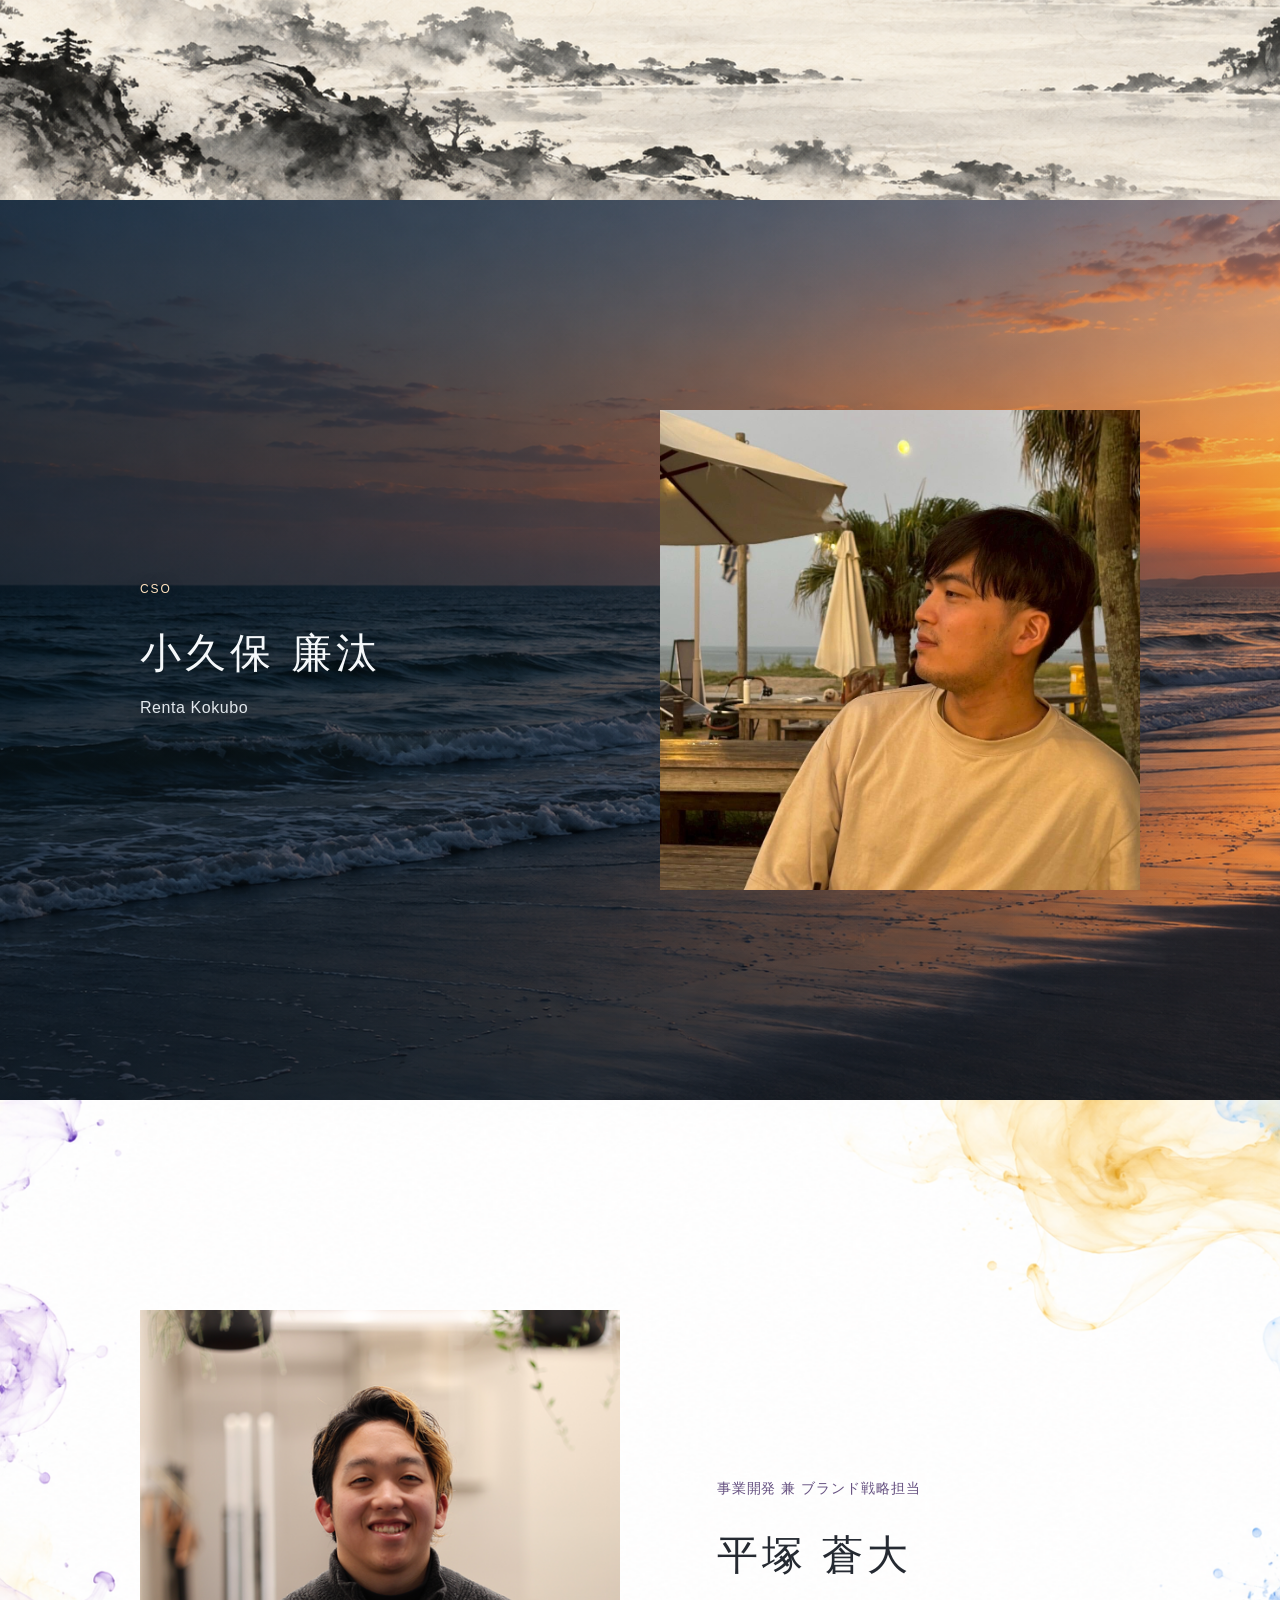
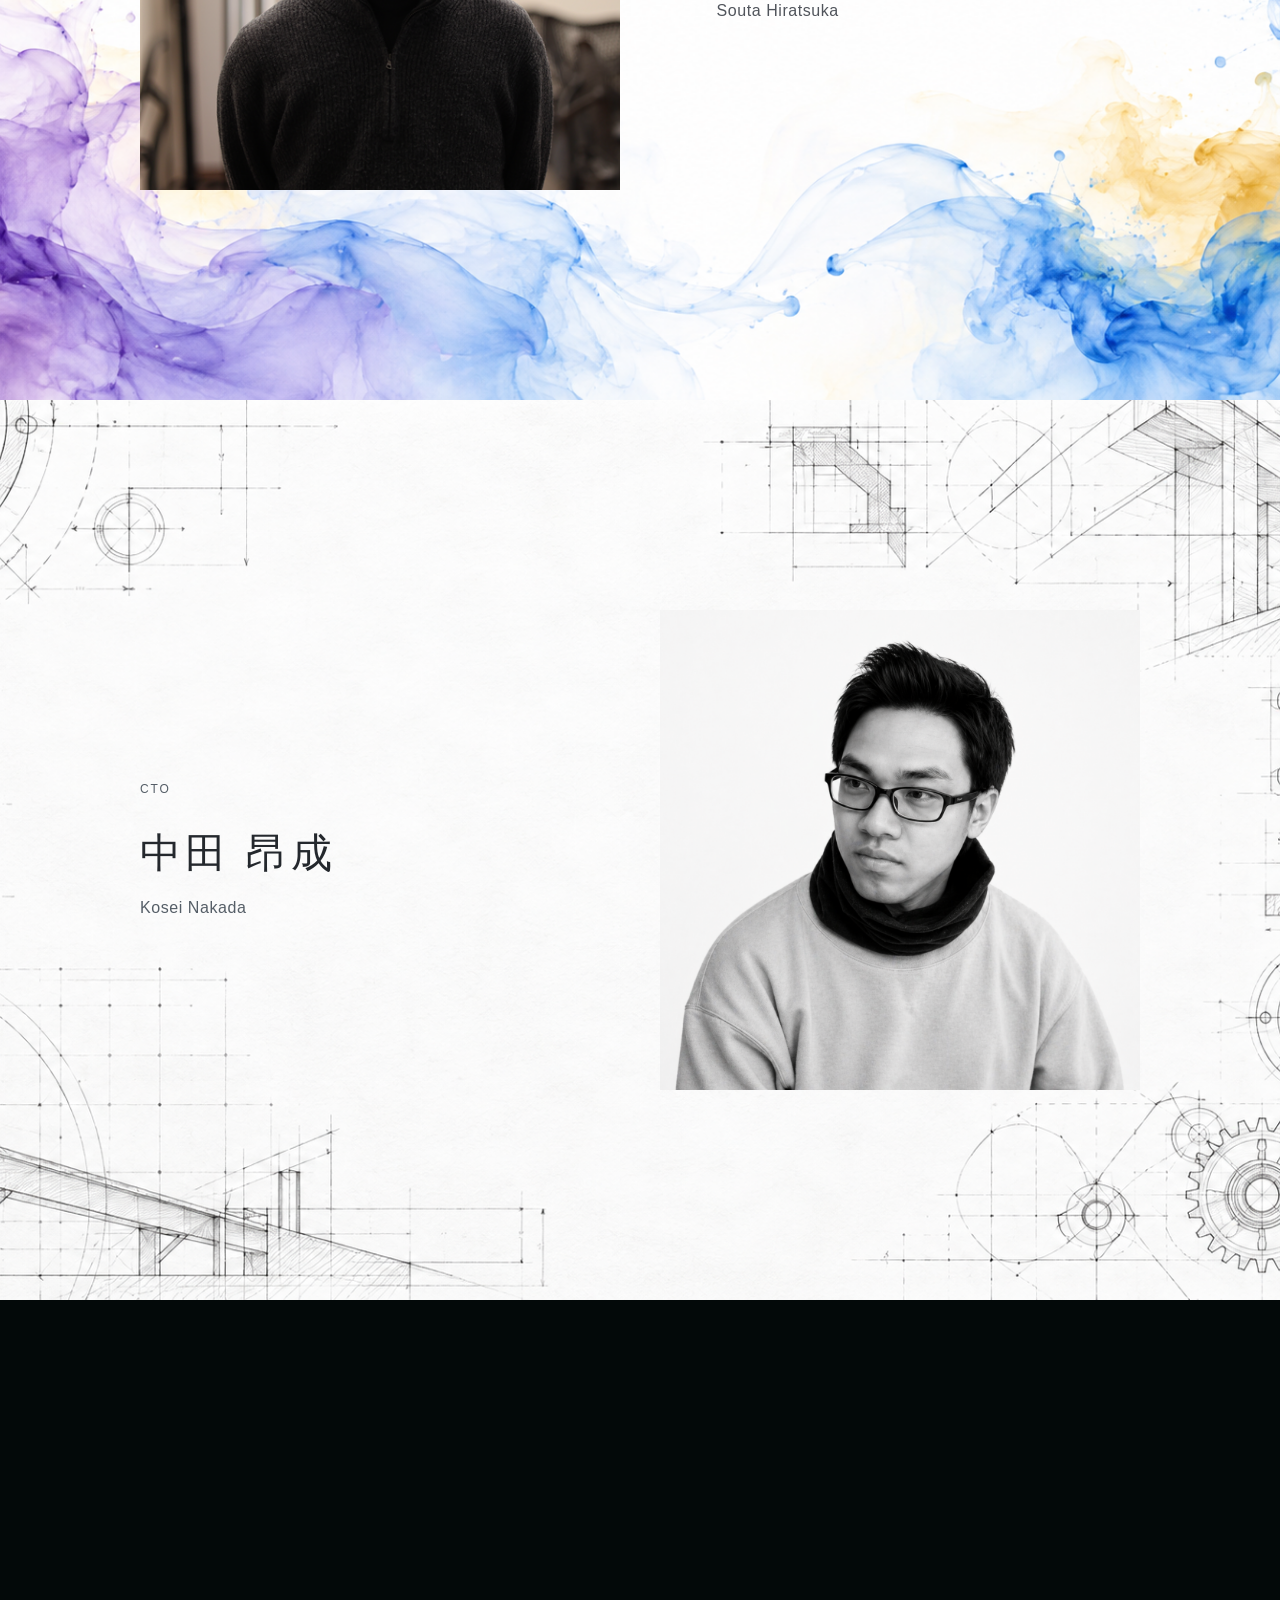
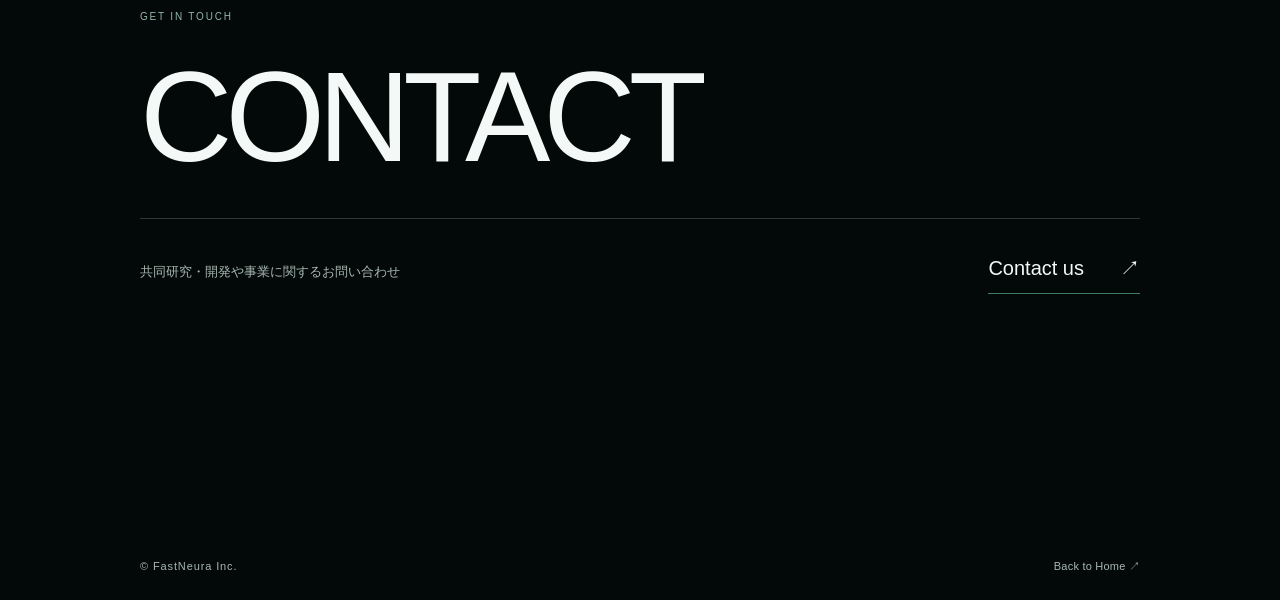
==== commit 698f7bfe: "Refresh pure SVG header logo" ====
--- a/members.html
+++ b/members.html
@@ -5,7 +5,7 @@
   <meta name="viewport" content="width=device-width,initial-scale=1,viewport-fit=cover">
   <meta name="description" content="FastNeuraのメンバー紹介。CEO 水口 成寛、CSO 小久保 廉汰、事業開発 兼 ブランド戦略担当 平塚 蒼大、CTO 中田 昂成。神経科学とAIをつなぎ、人の状態に応答する環境知能を暮らしと現場へ。">
   <title>Members | FastNeura</title>
-  <link rel="stylesheet" href="style.css?v=20261106-2">
+  <link rel="stylesheet" href="style.css?v=20261106-4">
   <link rel="stylesheet" href="members.css?v=20261030-12">
 </head>
 <body data-page="members">
--- a/style.css
+++ b/style.css
@@ -1,4 +1,4 @@
-:root{--bg:#f4f5f2;--ink:#101612;--muted:#6d7971;--line:#d7ddd8;--green:#78e1ad;--dark:#030909;--max:1180px;font-family:Inter,-apple-system,BlinkMacSystemFont,"Segoe UI","Helvetica Neue",Arial,"Noto Sans JP",sans-serif}*{box-sizing:border-box}html{scroll-behavior:smooth;scroll-snap-type:y mandatory;scroll-padding:0}body{margin:0;background:var(--bg);color:var(--ink);line-height:1.7;overscroll-behavior-y:none}a{color:inherit;text-decoration:none}.wrap{width:min(calc(100% - 48px),var(--max));margin-inline:auto}.site-header{position:absolute;inset:0 0 auto;z-index:20;min-height:88px;display:flex;align-items:center;justify-content:space-between;padding:0 max(24px,calc((100vw - var(--max))/2));color:#effaf4}.brand{display:flex;align-items:center;width:184px;height:72px;font-size:0;line-height:0;background:url("assets/fastneura-logo.svg") center/contain no-repeat}.brand span{display:none}.nav{display:none}.desktop-orbit-nav{position:fixed;left:34px;top:50%;z-index:45;width:76px;height:76px;transform:translateY(-50%)}.orbit-toggle,.orbit-link{position:absolute;left:0;top:0;width:76px;height:76px;border-radius:50%;display:flex;align-items:center;justify-content:center;border:1px solid #ffffff32;background:rgba(3,9,9,.72);backdrop-filter:blur(14px);-webkit-backdrop-filter:blur(14px);color:#f3faf6;box-shadow:0 10px 35px #0005;transition:transform .42s cubic-bezier(.22,.8,.2,1),opacity .3s ease,background .25s ease,border-color .25s ease}.orbit-toggle{z-index:6;cursor:default}.orbit-toggle::before,.orbit-toggle::after,.orbit-toggle span{content:"";position:absolute;width:17px;height:1px;background:#f3faf6;transition:transform .3s ease}.orbit-toggle::before{transform:translateY(-5px)}.orbit-toggle::after{transform:translateY(5px)}.orbit-toggle span{transform:none}.orbit-link{opacity:0;pointer-events:none;font-size:11px;font-weight:500;line-height:1.15;text-align:center;letter-spacing:.015em;padding:10px}.desktop-orbit-nav:hover .orbit-link,.desktop-orbit-nav:focus-within .orbit-link{opacity:1;pointer-events:auto}.desktop-orbit-nav:hover .orbit-toggle,.desktop-orbit-nav:focus-within .orbit-toggle{background:rgba(9,23,18,.88);border-color:#ffffff52}.desktop-orbit-nav:hover .orbit-toggle::before,.desktop-orbit-nav:focus-within .orbit-toggle::before{transform:rotate(45deg)}.desktop-orbit-nav:hover .orbit-toggle::after,.desktop-orbit-nav:focus-within .orbit-toggle::after{transform:rotate(-45deg)}.desktop-orbit-nav:hover .orbit-toggle span,.desktop-orbit-nav:focus-within .orbit-toggle span{opacity:0}.desktop-orbit-nav:hover .orbit-link:hover,.desktop-orbit-nav:focus-within .orbit-link:focus-visible{background:rgba(21,48,37,.94);border-color:#8ee9ba}.orbit-link:nth-of-type(1){transform:translate(0,0) scale(.7)}.orbit-link:nth-of-type(2){transform:translate(0,0) scale(.7)}.orbit-link:nth-of-type(3){transform:translate(0,0) scale(.7)}.orbit-link:nth-of-type(4){transform:translate(0,0) scale(.7)}.orbit-link:nth-of-type(5){transform:translate(0,0) scale(.7)}.desktop-orbit-nav:hover .orbit-link:nth-of-type(1),.desktop-orbit-nav:focus-within .orbit-link:nth-of-type(1){transform:translate(88px,-150px) scale(1)}.desktop-orbit-nav:hover .orbit-link:nth-of-type(2),.desktop-orbit-nav:focus-within .orbit-link:nth-of-type(2){transform:translate(138px,-80px) scale(1)}.desktop-orbit-nav:hover .orbit-link:nth-of-type(3),.desktop-orbit-nav:focus-within .orbit-link:nth-of-type(3){transform:translate(158px,0) scale(1)}.desktop-orbit-nav:hover .orbit-link:nth-of-type(4),.desktop-orbit-nav:focus-within .orbit-link:nth-of-type(4){transform:translate(138px,80px) scale(1)}.desktop-orbit-nav:hover .orbit-link:nth-of-type(5),.desktop-orbit-nav:focus-within .orbit-link:nth-of-type(5){transform:translate(88px,150px) scale(1)}.mobile-menu-toggle,.mobile-menu-panel{display:none}.hero{position:relative;min-height:100svh;background:var(--dark);color:white;overflow:hidden}#waves{position:absolute;inset:0;width:100%;height:100%;display:block}.hero-vignette{position:absolute;inset:0;pointer-events:none;background:radial-gradient(ellipse 95% 72% at 50% 35%,transparent 24%,rgba(0,0,0,.22) 72%,rgba(0,0,0,.58) 100%)}.hero-grain{position:absolute;inset:0;pointer-events:none;opacity:.10}.hero-inner{position:relative;z-index:2;min-height:100svh;display:flex;flex-direction:column;justify-content:center;align-items:flex-end;padding:120px 0 80px}.hero-kicker{width:min(42vw,520px);font-family:"Avenir Next","Helvetica Neue",Helvetica,"Segoe UI",Arial,sans-serif;font-size:clamp(52px,5.5vw,88px);font-weight:300;line-height:.96;letter-spacing:-.045em;color:#fff;margin-bottom:24px;text-align:left;white-space:nowrap;text-shadow:0 3px 20px #000b;transform:translate(clamp(80px,10vw,180px),-15svh);font-kerning:normal;font-feature-settings:"kern" 1}.hero-kicker a{display:inline-block;cursor:pointer;border-bottom:1px solid transparent}.hero-kicker a:hover,.hero-kicker a:focus-visible{border-color:#ffffffaa}.hero-sync{color:#63e6c7}.hero h1{margin:0;width:min(42vw,520px);color:#fff;font-family:"Hiragino Mincho ProN","Hiragino Mincho Pro","Yu Mincho","YuMincho","Noto Serif JP",serif;font-size:clamp(24px,2.8vw,45px);font-weight:500;letter-spacing:.035em;line-height:1.48;text-align:left;text-shadow:0 4px 30px #000c,0 1px 6px #000a;transform:translate(clamp(80px,10vw,180px),-15svh)}.hero h1 span{display:block;white-space:nowrap}.hero-term{display:inline;font:inherit;font-family:inherit;font-size:inherit;font-weight:inherit;line-height:inherit;letter-spacing:inherit;color:inherit;text-shadow:inherit;background:transparent;border:0;padding:0;margin:0;cursor:pointer;vertical-align:baseline;appearance:none;-webkit-appearance:none}.hero-term:hover{color:inherit}.hero-term:focus-visible{outline:1px solid #ffffffaa;outline-offset:4px;border-radius:2px}.hero-bottom{position:absolute;left:0;right:0;bottom:52px;display:flex;justify-content:space-between;gap:32px;align-items:end;border-top:1px solid #ffffff28;padding-top:20px}.hero-bottom p{margin:0;max-width:720px;color:#d4e1db;font-size:clamp(14px,1.5vw,18px)}.scroll{font-size:10px;letter-spacing:.12em;color:#95aaa0;white-space:nowrap}.modal-backdrop{position:fixed;inset:0;z-index:100;background:#020706cc;display:none;align-items:center;justify-content:center;padding:24px}.modal-backdrop.open{display:flex}.modal{width:min(560px,100%);background:#0a1310;color:#edf5f1;border:1px solid #ffffff2b;border-radius:18px;padding:32px;box-shadow:0 24px 80px #000b}.modal-head{display:flex;align-items:center;justify-content:space-between;gap:20px;margin-bottom:18px}.modal h2{font-family:"Hiragino Mincho ProN","Yu Mincho",serif;font-size:32px;letter-spacing:.04em}.modal p{margin:0;color:#c8d6cf;font-size:16px;line-height:1.9}.modal-close{width:42px;height:42px;border-radius:50%;border:1px solid #ffffff36;background:transparent;color:#fff;font-size:22px;cursor:pointer}main>section{min-height:100svh;scroll-snap-align:start;scroll-snap-stop:always}section{padding:120px 0}.section-head{display:grid;grid-template-columns:180px 1fr;gap:44px;margin-bottom:64px}.eyebrow{font-size:12px;letter-spacing:.14em;text-transform:uppercase;color:var(--muted)}h2{margin:0;font-size:clamp(34px,5vw,68px);line-height:1.08;letter-spacing:-.05em;font-weight:500}.lead{font-size:clamp(18px,2vw,27px);line-height:1.7;max-width:950px;margin:0}.muted{color:var(--muted)}.sync-intro{background:#fff}.sync-title{font-size:clamp(56px,10vw,140px);line-height:.9;letter-spacing:-.075em;margin:0 0 60px;font-weight:520}.sync-copy{display:grid;grid-template-columns:1fr 1fr;gap:80px;align-items:start}.sync-copy h2{font-size:clamp(30px,4.2vw,58px)}.sync-copy p{font-size:18px;margin:0;color:#4e5a53}.principles{padding-top:20px;background:#fff}.principle{display:grid;grid-template-columns:100px 1fr;gap:34px;padding:38px 0;border-top:1px solid var(--line)}.principle:last-child{border-bottom:1px solid var(--line)}.num{font-size:14px;color:#7a8a80;letter-spacing:.08em}.principle p{margin:0;font-size:clamp(22px,3vw,40px);line-height:1.45;letter-spacing:-.03em;max-width:1000px}.about{background:#101713;color:#edf3ef}.about .eyebrow,.about .muted{color:#92a398}.about p{font-size:clamp(18px,2vw,27px);line-height:1.9;margin:0;max-width:1000px;color:#d1dbd5}.service{background:#e9ede9}.service-intro{max-width:820px;margin:24px 0 70px;font-size:18px;color:#556159}.service-grid{display:grid;grid-template-columns:repeat(3,1fr);gap:1px;background:#cfd7d1;border:1px solid #cfd7d1}.service-card{background:#f7f8f6;padding:40px;min-height:340px;display:flex;flex-direction:column}.service-card .num{margin-bottom:auto}.service-card h3{font-size:28px;margin:52px 0 16px;letter-spacing:-.035em}.service-card p{margin:0;color:#637067}.partners{background:#fff}.partners-list{margin-top:58px;border-top:1px solid var(--line)}.partner{display:grid;grid-template-columns:280px 1fr;gap:46px;padding:26px 0;border-bottom:1px solid var(--line)}.partner strong{font-size:18px;font-weight:550}.partner span{color:#5f6c64}.contact-section{background:#08100c;color:#eff5f1;padding:120px 0 70px}.contact-section h2{font-size:clamp(56px,10vw,138px);margin-bottom:30px}.contact-row{display:flex;justify-content:space-between;gap:30px;align-items:end;border-top:1px solid #ffffff25;padding-top:28px}.contact-row p{margin:0;color:#afbeb6}.contact-link{font-size:22px;border-bottom:1px solid #9bdab9;padding-bottom:4px}.site-footer{background:#08100c;color:#6f8278;padding:0 0 36px;font-size:11px;letter-spacing:.08em;scroll-snap-align:end}@media(max-width:900px){.brand{width:156px;height:62px}.desktop-orbit-nav{display:none}.site-header{position:absolute;min-height:80px;padding:0 18px}.mobile-menu-toggle{display:flex;width:44px;height:44px;border-radius:50%;border:1px solid #ffffff38;background:#07100dcc;color:#fff;align-items:center;justify-content:center;position:relative;z-index:52}.mobile-menu-toggle::before,.mobile-menu-toggle::after,.mobile-menu-toggle span{content:"";position:absolute;width:17px;height:1px;background:#fff;transition:transform .25s ease,opacity .25s ease}.mobile-menu-toggle::before{transform:translateY(-5px)}.mobile-menu-toggle::after{transform:translateY(5px)}.mobile-menu-toggle.is-open::before{transform:rotate(45deg)}.mobile-menu-toggle.is-open::after{transform:rotate(-45deg)}.mobile-menu-toggle.is-open span{opacity:0}.mobile-menu-panel{display:flex;position:fixed;z-index:50;left:14px;right:14px;top:70px;flex-direction:column;background:#07100df2;color:#f4faf6;border:1px solid #ffffff28;border-radius:18px;padding:14px;backdrop-filter:blur(18px);-webkit-backdrop-filter:blur(18px);opacity:0;transform:translateY(-10px);pointer-events:none;transition:opacity .24s ease,transform .24s ease}.mobile-menu-panel.open{opacity:1;transform:translateY(0);pointer-events:auto}.mobile-menu-panel a{padding:14px 12px;border-bottom:1px solid #ffffff18;font-size:14px}.mobile-menu-panel a:last-child{border-bottom:0}}@media(max-width:600px){.wrap{width:min(calc(100% - 32px),var(--max))}.hero-inner{align-items:flex-start;padding-top:110px;padding-bottom:120px}.hero-kicker,.hero h1{width:100%;transform:translateY(-10svh)}.hero-kicker{font-size:clamp(42px,13vw,62px);text-align:left;letter-spacing:-.035em}.hero h1{font-size:clamp(24px,6.2vw,34px);line-height:1.55}.hero h1 span{white-space:normal}.hero-bottom{bottom:34px;align-items:start;flex-direction:column;gap:10px}.modal{padding:24px}.modal h2{font-size:27px}section{padding:84px 0}.section-head{grid-template-columns:1fr;gap:16px;margin-bottom:42px}.sync-copy{grid-template-columns:1fr;gap:28px}.principle{grid-template-columns:56px 1fr;gap:18px}.service-grid{grid-template-columns:1fr}.service-card{min-height:auto}.service-card .num{margin-bottom:36px}.partner{grid-template-columns:1fr;gap:8px}.contact-row{flex-direction:column;align-items:flex-start}}
+:root{--bg:#f4f5f2;--ink:#101612;--muted:#6d7971;--line:#d7ddd8;--green:#78e1ad;--dark:#030909;--max:1180px;font-family:Inter,-apple-system,BlinkMacSystemFont,"Segoe UI","Helvetica Neue",Arial,"Noto Sans JP",sans-serif}*{box-sizing:border-box}html{scroll-behavior:smooth;scroll-snap-type:y mandatory;scroll-padding:0}body{margin:0;background:var(--bg);color:var(--ink);line-height:1.7;overscroll-behavior-y:none}a{color:inherit;text-decoration:none}.wrap{width:min(calc(100% - 48px),var(--max));margin-inline:auto}.site-header{position:absolute;inset:0 0 auto;z-index:20;min-height:88px;display:flex;align-items:center;justify-content:space-between;padding:0 max(24px,calc((100vw - var(--max))/2));color:#effaf4}.brand{display:flex;align-items:center;width:184px;height:72px;font-size:0;line-height:0;background:url("fastneura-logo-v2.svg") left center/contain no-repeat}.brand span{display:none}.nav{display:none}.desktop-orbit-nav{position:fixed;left:34px;top:50%;z-index:45;width:76px;height:76px;transform:translateY(-50%)}.orbit-toggle,.orbit-link{position:absolute;left:0;top:0;width:76px;height:76px;border-radius:50%;display:flex;align-items:center;justify-content:center;border:1px solid #ffffff32;background:rgba(3,9,9,.72);backdrop-filter:blur(14px);-webkit-backdrop-filter:blur(14px);color:#f3faf6;box-shadow:0 10px 35px #0005;transition:transform .42s cubic-bezier(.22,.8,.2,1),opacity .3s ease,background .25s ease,border-color .25s ease}.orbit-toggle{z-index:6;cursor:default}.orbit-toggle::before,.orbit-toggle::after,.orbit-toggle span{content:"";position:absolute;width:17px;height:1px;background:#f3faf6;transition:transform .3s ease}.orbit-toggle::before{transform:translateY(-5px)}.orbit-toggle::after{transform:translateY(5px)}.orbit-toggle span{transform:none}.orbit-link{opacity:0;pointer-events:none;font-size:11px;font-weight:500;line-height:1.15;text-align:center;letter-spacing:.015em;padding:10px}.desktop-orbit-nav:hover .orbit-link,.desktop-orbit-nav:focus-within .orbit-link{opacity:1;pointer-events:auto}.desktop-orbit-nav:hover .orbit-toggle,.desktop-orbit-nav:focus-within .orbit-toggle{background:rgba(9,23,18,.88);border-color:#ffffff52}.desktop-orbit-nav:hover .orbit-toggle::before,.desktop-orbit-nav:focus-within .orbit-toggle::before{transform:rotate(45deg)}.desktop-orbit-nav:hover .orbit-toggle::after,.desktop-orbit-nav:focus-within .orbit-toggle::after{transform:rotate(-45deg)}.desktop-orbit-nav:hover .orbit-toggle span,.desktop-orbit-nav:focus-within .orbit-toggle span{opacity:0}.desktop-orbit-nav:hover .orbit-link:hover,.desktop-orbit-nav:focus-within .orbit-link:focus-visible{background:rgba(21,48,37,.94);border-color:#8ee9ba}.orbit-link:nth-of-type(1){transform:translate(0,0) scale(.7)}.orbit-link:nth-of-type(2){transform:translate(0,0) scale(.7)}.orbit-link:nth-of-type(3){transform:translate(0,0) scale(.7)}.orbit-link:nth-of-type(4){transform:translate(0,0) scale(.7)}.orbit-link:nth-of-type(5){transform:translate(0,0) scale(.7)}.desktop-orbit-nav:hover .orbit-link:nth-of-type(1),.desktop-orbit-nav:focus-within .orbit-link:nth-of-type(1){transform:translate(88px,-150px) scale(1)}.desktop-orbit-nav:hover .orbit-link:nth-of-type(2),.desktop-orbit-nav:focus-within .orbit-link:nth-of-type(2){transform:translate(138px,-80px) scale(1)}.desktop-orbit-nav:hover .orbit-link:nth-of-type(3),.desktop-orbit-nav:focus-within .orbit-link:nth-of-type(3){transform:translate(158px,0) scale(1)}.desktop-orbit-nav:hover .orbit-link:nth-of-type(4),.desktop-orbit-nav:focus-within .orbit-link:nth-of-type(4){transform:translate(138px,80px) scale(1)}.desktop-orbit-nav:hover .orbit-link:nth-of-type(5),.desktop-orbit-nav:focus-within .orbit-link:nth-of-type(5){transform:translate(88px,150px) scale(1)}.mobile-menu-toggle,.mobile-menu-panel{display:none}.hero{position:relative;min-height:100svh;background:var(--dark);color:white;overflow:hidden}#waves{position:absolute;inset:0;width:100%;height:100%;display:block}.hero-vignette{position:absolute;inset:0;pointer-events:none;background:radial-gradient(ellipse 95% 72% at 50% 35%,transparent 24%,rgba(0,0,0,.22) 72%,rgba(0,0,0,.58) 100%)}.hero-grain{position:absolute;inset:0;pointer-events:none;opacity:.10}.hero-inner{position:relative;z-index:2;min-height:100svh;display:flex;flex-direction:column;justify-content:center;align-items:flex-end;padding:120px 0 80px}.hero-kicker{width:min(42vw,520px);font-family:"Avenir Next","Helvetica Neue",Helvetica,"Segoe UI",Arial,sans-serif;font-size:clamp(52px,5.5vw,88px);font-weight:300;line-height:.96;letter-spacing:-.045em;color:#fff;margin-bottom:24px;text-align:left;white-space:nowrap;text-shadow:0 3px 20px #000b;transform:translate(clamp(80px,10vw,180px),-15svh);font-kerning:normal;font-feature-settings:"kern" 1}.hero-kicker a{display:inline-block;cursor:pointer;border-bottom:1px solid transparent}.hero-kicker a:hover,.hero-kicker a:focus-visible{border-color:#ffffffaa}.hero-sync{color:#63e6c7}.hero h1{margin:0;width:min(42vw,520px);color:#fff;font-family:"Hiragino Mincho ProN","Hiragino Mincho Pro","Yu Mincho","YuMincho","Noto Serif JP",serif;font-size:clamp(24px,2.8vw,45px);font-weight:500;letter-spacing:.035em;line-height:1.48;text-align:left;text-shadow:0 4px 30px #000c,0 1px 6px #000a;transform:translate(clamp(80px,10vw,180px),-15svh)}.hero h1 span{display:block;white-space:nowrap}.hero-term{display:inline;font:inherit;font-family:inherit;font-size:inherit;font-weight:inherit;line-height:inherit;letter-spacing:inherit;color:inherit;text-shadow:inherit;background:transparent;border:0;padding:0;margin:0;cursor:pointer;vertical-align:baseline;appearance:none;-webkit-appearance:none}.hero-term:hover{color:inherit}.hero-term:focus-visible{outline:1px solid #ffffffaa;outline-offset:4px;border-radius:2px}.hero-bottom{position:absolute;left:0;right:0;bottom:52px;display:flex;justify-content:space-between;gap:32px;align-items:end;border-top:1px solid #ffffff28;padding-top:20px}.hero-bottom p{margin:0;max-width:720px;color:#d4e1db;font-size:clamp(14px,1.5vw,18px)}.scroll{font-size:10px;letter-spacing:.12em;color:#95aaa0;white-space:nowrap}.modal-backdrop{position:fixed;inset:0;z-index:100;background:#020706cc;display:none;align-items:center;justify-content:center;padding:24px}.modal-backdrop.open{display:flex}.modal{width:min(560px,100%);background:#0a1310;color:#edf5f1;border:1px solid #ffffff2b;border-radius:18px;padding:32px;box-shadow:0 24px 80px #000b}.modal-head{display:flex;align-items:center;justify-content:space-between;gap:20px;margin-bottom:18px}.modal h2{font-family:"Hiragino Mincho ProN","Yu Mincho",serif;font-size:32px;letter-spacing:.04em}.modal p{margin:0;color:#c8d6cf;font-size:16px;line-height:1.9}.modal-close{width:42px;height:42px;border-radius:50%;border:1px solid #ffffff36;background:transparent;color:#fff;font-size:22px;cursor:pointer}main>section{min-height:100svh;scroll-snap-align:start;scroll-snap-stop:always}section{padding:120px 0}.section-head{display:grid;grid-template-columns:180px 1fr;gap:44px;margin-bottom:64px}.eyebrow{font-size:12px;letter-spacing:.14em;text-transform:uppercase;color:var(--muted)}h2{margin:0;font-size:clamp(34px,5vw,68px);line-height:1.08;letter-spacing:-.05em;font-weight:500}.lead{font-size:clamp(18px,2vw,27px);line-height:1.7;max-width:950px;margin:0}.muted{color:var(--muted)}.sync-intro{background:#fff}.sync-title{font-size:clamp(56px,10vw,140px);line-height:.9;letter-spacing:-.075em;margin:0 0 60px;font-weight:520}.sync-copy{display:grid;grid-template-columns:1fr 1fr;gap:80px;align-items:start}.sync-copy h2{font-size:clamp(30px,4.2vw,58px)}.sync-copy p{font-size:18px;margin:0;color:#4e5a53}.principles{padding-top:20px;background:#fff}.principle{display:grid;grid-template-columns:100px 1fr;gap:34px;padding:38px 0;border-top:1px solid var(--line)}.principle:last-child{border-bottom:1px solid var(--line)}.num{font-size:14px;color:#7a8a80;letter-spacing:.08em}.principle p{margin:0;font-size:clamp(22px,3vw,40px);line-height:1.45;letter-spacing:-.03em;max-width:1000px}.about{background:#101713;color:#edf3ef}.about .eyebrow,.about .muted{color:#92a398}.about p{font-size:clamp(18px,2vw,27px);line-height:1.9;margin:0;max-width:1000px;color:#d1dbd5}.service{background:#e9ede9}.service-intro{max-width:820px;margin:24px 0 70px;font-size:18px;color:#556159}.service-grid{display:grid;grid-template-columns:repeat(3,1fr);gap:1px;background:#cfd7d1;border:1px solid #cfd7d1}.service-card{background:#f7f8f6;padding:40px;min-height:340px;display:flex;flex-direction:column}.service-card .num{margin-bottom:auto}.service-card h3{font-size:28px;margin:52px 0 16px;letter-spacing:-.035em}.service-card p{margin:0;color:#637067}.partners{background:#fff}.partners-list{margin-top:58px;border-top:1px solid var(--line)}.partner{display:grid;grid-template-columns:280px 1fr;gap:46px;padding:26px 0;border-bottom:1px solid var(--line)}.partner strong{font-size:18px;font-weight:550}.partner span{color:#5f6c64}.contact-section{background:#08100c;color:#eff5f1;padding:120px 0 70px}.contact-section h2{font-size:clamp(56px,10vw,138px);margin-bottom:30px}.contact-row{display:flex;justify-content:space-between;gap:30px;align-items:end;border-top:1px solid #ffffff25;padding-top:28px}.contact-row p{margin:0;color:#afbeb6}.contact-link{font-size:22px;border-bottom:1px solid #9bdab9;padding-bottom:4px}.site-footer{background:#08100c;color:#6f8278;padding:0 0 36px;font-size:11px;letter-spacing:.08em;scroll-snap-align:end}@media(max-width:900px){.brand{width:156px;height:62px}.desktop-orbit-nav{display:none}.site-header{position:absolute;min-height:80px;padding:0 18px}.mobile-menu-toggle{display:flex;width:44px;height:44px;border-radius:50%;border:1px solid #ffffff38;background:#07100dcc;color:#fff;align-items:center;justify-content:center;position:relative;z-index:52}.mobile-menu-toggle::before,.mobile-menu-toggle::after,.mobile-menu-toggle span{content:"";position:absolute;width:17px;height:1px;background:#fff;transition:transform .25s ease,opacity .25s ease}.mobile-menu-toggle::before{transform:translateY(-5px)}.mobile-menu-toggle::after{transform:translateY(5px)}.mobile-menu-toggle.is-open::before{transform:rotate(45deg)}.mobile-menu-toggle.is-open::after{transform:rotate(-45deg)}.mobile-menu-toggle.is-open span{opacity:0}.mobile-menu-panel{display:flex;position:fixed;z-index:50;left:14px;right:14px;top:70px;flex-direction:column;background:#07100df2;color:#f4faf6;border:1px solid #ffffff28;border-radius:18px;padding:14px;backdrop-filter:blur(18px);-webkit-backdrop-filter:blur(18px);opacity:0;transform:translateY(-10px);pointer-events:none;transition:opacity .24s ease,transform .24s ease}.mobile-menu-panel.open{opacity:1;transform:translateY(0);pointer-events:auto}.mobile-menu-panel a{padding:14px 12px;border-bottom:1px solid #ffffff18;font-size:14px}.mobile-menu-panel a:last-child{border-bottom:0}}@media(max-width:600px){.wrap{width:min(calc(100% - 32px),var(--max))}.hero-inner{align-items:flex-start;padding-top:110px;padding-bottom:120px}.hero-kicker,.hero h1{width:100%;transform:translateY(-10svh)}.hero-kicker{font-size:clamp(42px,13vw,62px);text-align:left;letter-spacing:-.035em}.hero h1{font-size:clamp(24px,6.2vw,34px);line-height:1.55}.hero h1 span{white-space:normal}.hero-bottom{bottom:34px;align-items:start;flex-direction:column;gap:10px}.modal{padding:24px}.modal h2{font-size:27px}section{padding:84px 0}.section-head{grid-template-columns:1fr;gap:16px;margin-bottom:42px}.sync-copy{grid-template-columns:1fr;gap:28px}.principle{grid-template-columns:56px 1fr;gap:18px}.service-grid{grid-template-columns:1fr}.service-card{min-height:auto}.service-card .num{margin-bottom:36px}.partner{grid-template-columns:1fr;gap:8px}.contact-row{flex-direction:column;align-items:flex-start}}
 .footer-members{float:right;color:#c6e5d4;letter-spacing:.02em}
 .footer-members:hover{color:#84edb8}
 .orbit-toggle{cursor:pointer}
